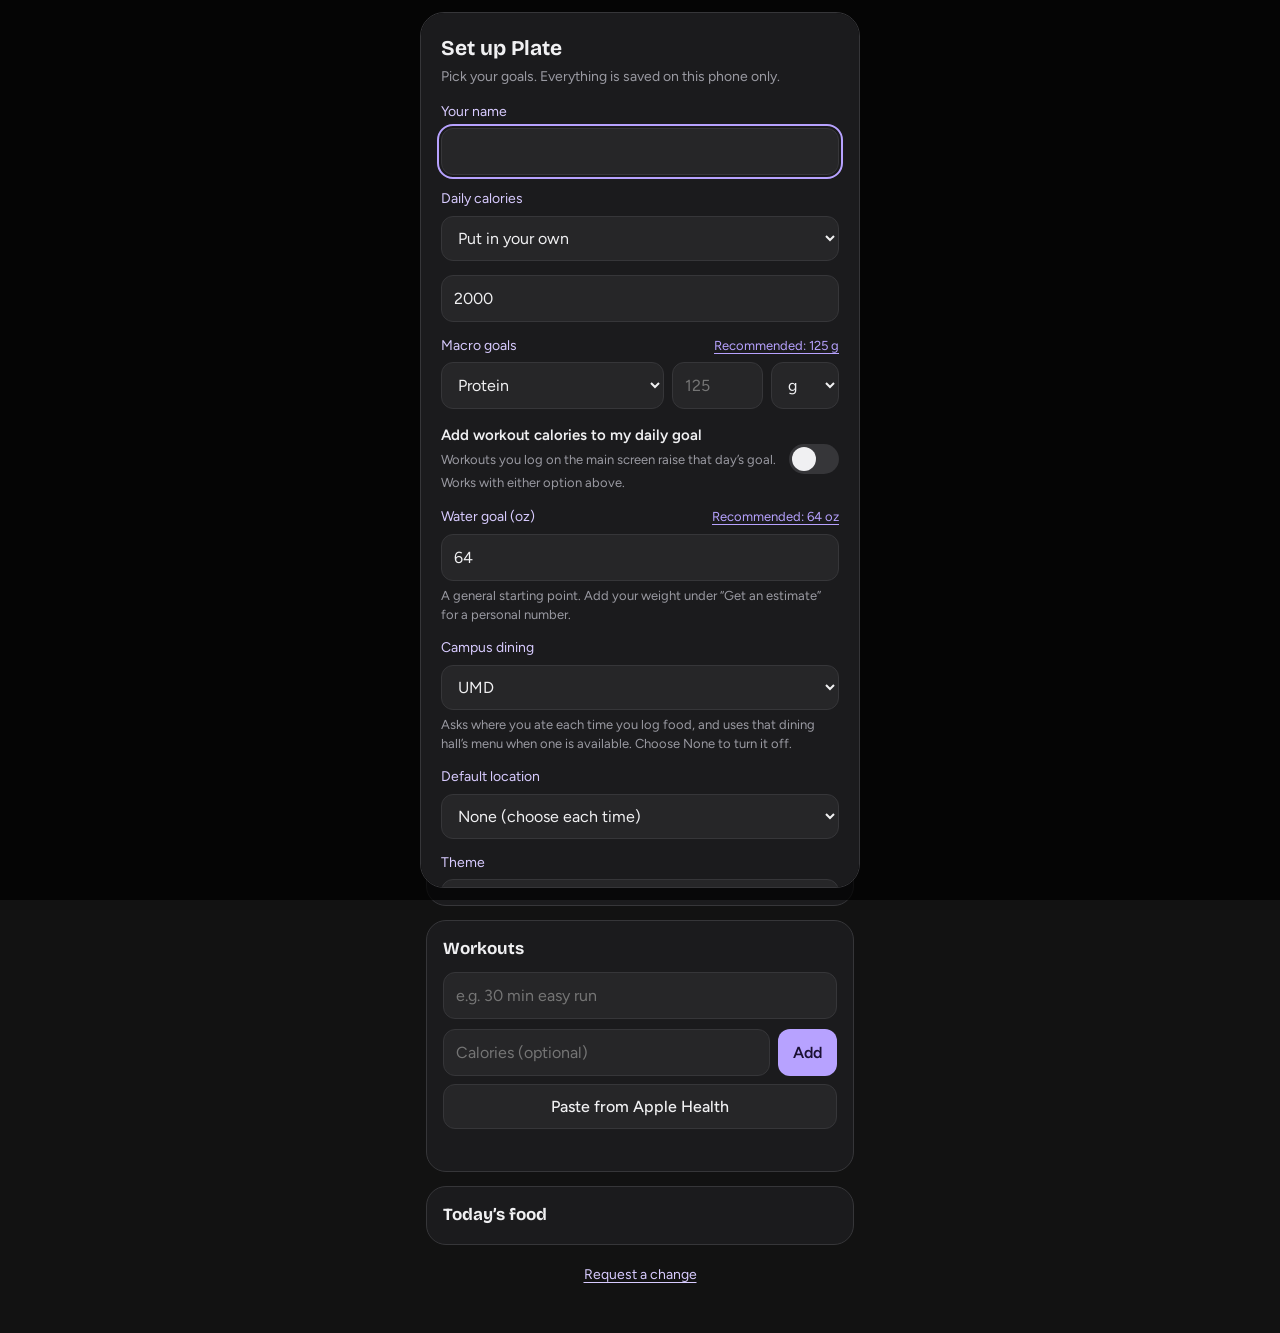
==== index.html @ ffce82b3 "Add files via upload" ====
<!doctype html>
<html lang="en">
<head>
<meta charset="utf-8">
<meta name="viewport" content="width=device-width, initial-scale=1, viewport-fit=cover">
<meta name="theme-color" content="#121212">
<meta name="apple-mobile-web-app-capable" content="yes">
<meta name="mobile-web-app-capable" content="yes">
<meta name="apple-mobile-web-app-title" content="Plate">
<link rel="manifest" href="manifest.json">
<link rel="preconnect" href="https://fonts.googleapis.com">
<link rel="preconnect" href="https://fonts.gstatic.com" crossorigin>
<link href="https://fonts.googleapis.com/css2?family=Bricolage+Grotesque:wght@600;700&family=Figtree:wght@400;500;600&display=swap" rel="stylesheet">
<title>Plate</title>
<style>
:root{
  --bg:#121212;--s1:#1b1b1d;--s2:#262628;--line:#363639;--text:#f0f0f2;--muted:#9a9aa2;
  --accent:#b7a2ff;--accent2:#d8cbff;--on:#1a1033;--rp:#ff9ec7;--rc:#ffd28a;--rf:#7fe0c3;--m3:#ff8a8a;--water:#8fb8ff;--hr:#ff9aae;--hy:#ffd60a;--hg:#8ce6b2;--neutral:#8a8a92;
}
*{box-sizing:border-box}
html{-webkit-text-size-adjust:100%}
body{margin:0;background:var(--bg);color:var(--text);font:16px/1.45 'Figtree',system-ui,sans-serif;
  padding:env(safe-area-inset-top) env(safe-area-inset-right) env(safe-area-inset-bottom) env(safe-area-inset-left)}
main{max-width:460px;margin:0 auto;padding:18px 16px 48px;display:grid;gap:14px}
h1,h2{font-family:'Bricolage Grotesque',system-ui,sans-serif;margin:0;font-weight:700}
header{display:flex;justify-content:space-between;align-items:center}
header h1{font-size:24px}
header p{margin:0;color:var(--muted);font-size:14px}
button,select,input,textarea{font:inherit;color:inherit}
.icon{background:var(--s1);border:1px solid var(--line);border-radius:14px;width:42px;height:42px;cursor:pointer;display:grid;place-items:center}
.icon svg{width:20px;height:20px;stroke:var(--accent2);fill:none;stroke-width:1.8;stroke-linecap:round;stroke-linejoin:round}
:focus-visible{outline:2px solid var(--accent);outline-offset:2px}
.card{background:var(--s1);border:1px solid var(--line);border-radius:20px;padding:16px}
.hero{display:grid;grid-template-columns:1fr minmax(112px,132px);gap:18px;align-items:center;border-radius:28px;padding:20px 18px;background:linear-gradient(180deg,var(--s2),var(--s1))}
.ringwrap{width:100%;aspect-ratio:1}
.ringwrap svg{width:100%;height:100%;transform:rotate(-90deg)}
.ringwrap circle{fill:none;stroke-width:9}
.track-c{stroke:var(--line)}
.ringwrap .arc{stroke-linecap:round;stroke-dasharray:1000;stroke-dashoffset:1000;transition:stroke-dashoffset .7s cubic-bezier(.2,.8,.2,1),stroke .3s}
#ring{stroke:var(--accent)}
#ring.over{stroke:var(--m3)}
#ringP{stroke:var(--rp)}
#ringC{stroke:var(--rc)}
#ringF{stroke:var(--rf)}
.hero-r{min-width:0}
#left{display:block;font-family:'Bricolage Grotesque',system-ui,sans-serif;font-size:clamp(24px,7.6vw,32px);font-weight:700;line-height:1;white-space:nowrap;font-variant-numeric:tabular-nums}
#left.over{color:var(--m3)}
#leftLabel{display:block;color:var(--muted);font-size:15px;margin-top:2px}
#sub{margin:6px 0 0;color:var(--accent2);font-size:13px}
.mlist{margin-top:14px;display:grid;gap:7px}
.mi{display:flex;align-items:center;gap:8px;font-size:14px}
.mi i{width:10px;height:10px;border-radius:50%;flex:0 0 auto}
.mi span{color:var(--muted);flex:1}
.mi b{font-weight:600}
.mi small{color:var(--muted);font-weight:400;font-size:13px}
.lrow2{display:flex;justify-content:space-between;align-items:baseline;gap:8px;margin-bottom:6px}
.lrow2 label{font-size:14px;color:var(--accent2)}
.rec{background:none;border:none;color:var(--accent);font-size:13px;cursor:pointer;padding:0;text-decoration:underline;text-underline-offset:3px}
.mrow{margin-top:12px}.mrow:first-child{margin-top:0}
.mtop{display:flex;justify-content:space-between;font-size:14px;margin-bottom:6px}
.mtop span:last-child{color:var(--muted)}
.track{height:8px;border-radius:99px;background:var(--s2);overflow:hidden}
.track i{display:block;height:100%;border-radius:99px;transition:width .5s}
.extras{display:grid;grid-template-columns:repeat(3,1fr);gap:8px;margin-top:16px;padding-top:14px;border-top:1px solid var(--line);text-align:center}
.extras b{display:block;font-size:16px}.extras span{color:var(--muted);font-size:13px}
.water h2,.log h2,.list h2{font-size:17px}
.wtop{display:flex;justify-content:space-between;align-items:baseline;margin-bottom:10px}
.wtop span{color:var(--muted);font-size:14px}
.wbtns{display:flex;gap:8px;margin-top:12px}
.btn{border:1px solid var(--line);background:var(--s2);border-radius:12px;padding:10px 14px;cursor:pointer;font-weight:500}
.btn.primary{background:var(--accent);color:var(--on);border-color:transparent;font-weight:600}
.btn:disabled{opacity:.55;cursor:default}
.wbtns .btn{flex:1;padding:10px 6px}
.wbtns .undo{flex:0 0 auto;color:var(--muted)}
textarea,input[type=text],input[type=number],input[type=password],select{
  width:100%;background:var(--s2);border:1px solid var(--line);border-radius:12px;padding:11px 12px;font-size:16px}
textarea{resize:vertical;min-height:84px;margin:10px 0}
.lrow{display:flex;gap:8px}
.lrow select{flex:1}
.lrow .btn{white-space:nowrap}
#preview{display:none;position:relative;margin:0 0 10px;width:96px}
#preview img{width:96px;height:96px;object-fit:cover;border-radius:14px;border:1px solid var(--line);display:block}
#preview button{position:absolute;top:-8px;right:-8px;width:26px;height:26px;border-radius:50%;border:none;background:var(--accent);color:var(--on);cursor:pointer;font-weight:700;line-height:1}
#status{min-height:20px;margin:10px 0 0;font-size:14px;color:var(--muted)}
#status.err{color:var(--m3)}
.entry{display:flex;gap:10px;align-items:center;padding:12px 0;border-top:1px solid var(--line)}
.entry:first-of-type{border-top:none}
.entry div{flex:1;min-width:0}
.entry strong{display:block;font-weight:600;overflow:hidden;text-overflow:ellipsis;white-space:nowrap}
.entry small{display:block;color:var(--muted)}
.entry .kc{font-weight:600;color:var(--accent2)}
.entry button{background:none;border:none;color:var(--muted);font-size:20px;cursor:pointer;padding:4px 8px}
.empty{color:var(--muted);margin:8px 0 0}
dialog{width:min(440px,calc(100% - 24px));max-height:calc(100% - 24px);overflow:auto;background:var(--s1);color:var(--text);border:1px solid var(--line);border-radius:24px;padding:20px}
dialog::backdrop{background:rgba(0,0,0,.7)}
dialog h2{font-size:21px;margin-bottom:4px}
dialog .lead{margin:0 0 14px;color:var(--muted);font-size:14px}
.field{margin-top:14px}
.field>label,.field>.lbl{display:block;font-size:14px;margin-bottom:6px;color:var(--accent2)}
.hint{color:var(--muted);font-size:13px;margin:6px 0 0}
.seg{display:flex;gap:8px}
.seg label{flex:1}
.seg input{position:absolute;opacity:0}
.seg span{display:block;text-align:center;padding:10px;border:1px solid var(--line);border-radius:12px;background:var(--s2);cursor:pointer}
.seg input:checked+span{background:var(--accent);color:var(--on);border-color:transparent;font-weight:600}
.seg input:focus-visible+span{outline:2px solid var(--accent);outline-offset:2px}
.two{display:grid;grid-template-columns:1fr 1fr;gap:10px}
.actions{display:flex;gap:8px;margin-top:20px}.actions .btn{flex:1}
.secret{-webkit-text-security:disc}
.calc{margin-top:16px;padding:14px;border:1px solid var(--line);border-radius:16px;background:var(--s2)}
.calc h3{margin:0 0 4px;font:700 17px 'Bricolage Grotesque',system-ui,sans-serif}
.calc label{display:block;font-size:14px;margin-bottom:6px;color:var(--accent2)}
.calc input[type=number],.calc select{background:var(--s1)}
.calc .seg span{background:var(--s1)}
.three{display:grid;grid-template-columns:1fr 1fr 1fr;gap:10px}
.calc .res{margin:12px 0 0;font-size:15px;color:var(--accent2)}
.calc .btn{margin-top:10px;width:100%}
.switchrow{display:flex;justify-content:space-between;align-items:center;gap:12px;margin-top:16px;padding-top:14px;border-top:1px solid var(--line)}
.switchrow strong{display:block;font-weight:600;font-size:15px}
.switchrow small{color:var(--muted);font-size:13px}
label.sw{display:block;position:relative;flex:0 0 auto;width:50px;height:30px;margin:0}
.sw input{position:absolute;opacity:0;inset:0;width:100%;height:100%;margin:0;cursor:pointer}
.sw span{position:absolute;inset:0;border-radius:99px;background:var(--line);transition:background .2s}
.sw span::after{content:'';position:absolute;top:3px;left:3px;width:24px;height:24px;border-radius:50%;background:var(--text);transition:transform .2s,background .2s}
.sw input:checked+span{background:var(--accent)}
.sw input:checked+span::after{transform:translateX(20px);background:var(--on)}
.sw input:focus-visible+span{outline:2px solid var(--accent);outline-offset:2px}
.work h2{font-size:17px}
.lrow input{flex:1;min-width:0}
#wStatus{min-height:20px}
#wStatus.err{color:var(--m3)}
.hirow{display:flex;align-items:center;gap:10px;flex-wrap:wrap}
.streak{display:inline-flex;align-items:center;gap:5px;background:var(--s1);border:1px solid var(--line);border-radius:99px;padding:3px 12px 3px 9px;color:var(--accent2);font:600 14px 'Figtree',system-ui,sans-serif;cursor:pointer}
.streak.zero{color:var(--muted)}
.streak.zero .fl{filter:grayscale(1);opacity:.6}
.calnav{display:flex;align-items:center;justify-content:space-between;margin-bottom:10px}
.calnav h2{margin:0;font-size:20px}
.calnav .icon{font-size:22px;color:var(--accent2);line-height:1}
.dow,.cgrid{display:grid;grid-template-columns:repeat(7,1fr);gap:4px}
.dow span{text-align:center;color:var(--muted);font-size:12px;padding:4px 0}
.cgrid button{aspect-ratio:1;border:1px solid transparent;border-radius:12px;background:none;color:var(--text);cursor:pointer;position:relative;font-size:15px;padding:0}
.cgrid button.logged{background:var(--s2);border-color:var(--line)}
.cgrid button.logged::after{content:'';position:absolute;bottom:4px;left:50%;width:7px;height:7px;margin-left:-3.5px;border-radius:50%;background:var(--sc,var(--accent))}
.cgrid button.today{border-color:var(--accent)}
.cgrid button.sel{background:var(--accent);color:var(--on);font-weight:600}
.cgrid button.sel::after{background:var(--on)}
.cgrid button.future{opacity:.35;cursor:default}
#calDetail h3{margin:18px 0 2px;font:700 17px 'Bricolage Grotesque',system-ui,sans-serif}
.dsum{margin:0;color:var(--muted);font-size:13px}
.mealh{margin:12px 0 0;color:var(--accent2);font-size:13px}
.health h2{font-size:17px}
.htop{display:flex;justify-content:space-between;align-items:baseline;gap:8px}
#hScore{font:700 26px/1 'Bricolage Grotesque',system-ui,sans-serif}
#hScore small{font:500 13px 'Figtree',system-ui,sans-serif;color:var(--muted);margin-left:6px}
.hwrap{position:relative;margin:14px 10px 0;height:20px}
.hline{position:absolute;left:0;right:0;top:5px;height:10px;border-radius:99px;background:linear-gradient(90deg,var(--hr),var(--hy),var(--hg))}
#hMark{position:absolute;top:0;width:20px;height:20px;margin-left:-10px;border-radius:50%;background:var(--text);border:3px solid var(--s1);box-shadow:0 0 0 2px var(--line);transition:left .6s cubic-bezier(.2,.8,.2,1),background .3s;display:none}
.hscale{display:flex;justify-content:space-between;margin:6px 10px 0;color:var(--muted);font-size:12px}
.dhead{display:flex;justify-content:space-between;align-items:center;gap:10px;margin:18px 0 2px}
.dhead h3{margin:0}
.qb{display:inline-flex;align-items:center;gap:7px;font:700 18px 'Bricolage Grotesque',system-ui,sans-serif}
.qb i{width:13px;height:13px;border-radius:50%;display:block}
.entry.tap{cursor:pointer}
.chips{display:flex;gap:8px}
.chips .btn{flex:1;padding:9px 4px}
#edit label{display:block;font-size:13px;margin-bottom:5px;color:var(--accent2)}
.edhead{display:flex;justify-content:space-between;align-items:center;margin-bottom:4px}
.edhead h2{margin:0}
#edFav{font-size:22px;line-height:1;color:var(--accent2)}
.big{margin-top:14px;padding:14px 16px;border:1px solid var(--line);border-radius:16px;background:var(--s2)}
.bignum{display:flex;align-items:baseline;gap:6px}
#bigK{font:700 40px/1 'Bricolage Grotesque',system-ui,sans-serif}
.bignum small{color:var(--muted);font-size:15px}
.bigm{margin-top:6px;color:var(--accent2);font-size:15px}
.ing{border:1px solid var(--line);background:var(--s2);border-radius:14px;padding:10px 12px;margin-top:10px}
.ing-top{display:flex;gap:8px;align-items:center}
.ing-t{flex:1;min-width:0;text-align:left;background:none;border:none;color:var(--text);padding:0;cursor:pointer}
.ing-nm{display:block;font-weight:600;overflow:hidden;text-overflow:ellipsis;white-space:nowrap}
.ing-sum{display:block;color:var(--muted);font-size:12px;margin-top:2px}
.ing-u{color:var(--muted);font-size:14px;min-width:30px}
.ing input{padding:8px 9px;font-size:15px;background:var(--s1);min-width:0}
.ing input.ing-qty{width:64px;flex:0 0 auto}
.ing-x{background:none;border:none;color:var(--muted);font-size:20px;cursor:pointer;padding:2px 6px}
.ing-panel{margin-top:10px;padding-top:10px;border-top:1px solid var(--line);display:grid;grid-template-columns:1fr 1fr;gap:8px}
.ing-panel[hidden]{display:none}
.ing-panel label span{display:block;margin-bottom:4px}
.favhead{display:flex;justify-content:space-between;align-items:center;font-size:13px;color:var(--muted);margin-bottom:6px}
.favs{display:flex;gap:8px;overflow-x:auto;padding:2px 0 6px}
.chip{flex:0 0 auto;border:1px solid var(--line);background:var(--s2);color:var(--text);border-radius:99px;padding:7px 12px;font-size:14px;cursor:pointer;white-space:nowrap}
.chip.rm{border-color:var(--m3);color:var(--m3)}
.hbtns{display:flex;gap:8px}
#coachBtn{position:relative}
.sect{margin:22px 0 0;font:700 16px 'Bricolage Grotesque',system-ui,sans-serif}
#coachBtn .bdg{position:absolute;top:-5px;right:-5px;width:18px;height:18px;border-radius:50%;background:var(--hy);color:#1a1a1a;font:700 12px/18px 'Figtree',system-ui,sans-serif;text-align:center;display:none}
#coachBtn.warn .bdg{display:block}
#coachDlg{height:calc(100% - 24px);overflow:hidden}
#coachDlg[open]{display:flex;flex-direction:column}
.msgs{flex:1;min-height:0;overflow:auto;display:flex;flex-direction:column;gap:8px;margin:10px 0}
.msg{max-width:86%;padding:9px 12px;border-radius:16px;white-space:pre-wrap;font-size:15px;line-height:1.4}
.msg.u{align-self:flex-end;background:var(--accent);color:var(--on);border-bottom-right-radius:4px}
.msg.a{align-self:flex-start;background:var(--s2);border-bottom-left-radius:4px}
.cin{display:flex;gap:8px;align-items:flex-end}
.cin textarea{margin:0;min-height:44px;max-height:120px;flex:1}
.tune{margin-top:6px}
.tune .field:first-child{margin-top:0}
.tune .field>label{display:flex;justify-content:space-between;font-size:14px;color:var(--accent2);margin-bottom:6px}
.tune input[type=range]{width:100%;accent-color:var(--accent);padding:0;margin:0}
.rng{display:flex;justify-content:space-between;color:var(--muted);font-size:12px;margin-top:2px}
.meter{font-size:13px;color:var(--muted);margin:8px 0 0}
.meter.warn{color:var(--hy)}
#coachBtn .dot{position:absolute;top:-4px;left:-4px;width:12px;height:12px;border-radius:50%;background:var(--accent);border:2px solid var(--bg);display:none}
#coachBtn.unread .dot{display:block}
#coachName{flex:1;min-width:0;font:700 21px 'Bricolage Grotesque',system-ui,sans-serif;background:transparent;border:1px solid var(--neutral);border-radius:10px;padding:5px 10px;margin:0 8px 0 0;color:var(--text)}
#mSel{flex:3}
#mVal{flex:1}
#mUnit{flex:0 0 68px;width:68px}
.foot{text-align:center;margin:6px 0 0;font-size:14px}
.foot a{color:var(--accent2);text-decoration:underline;text-underline-offset:3px}
@media (prefers-reduced-motion:reduce){*{transition:none!important}}
</style>
</head>
<body>
<main>
  <header>
    <div><div class="hirow"><h1 id="hi">Today</h1><button class="streak" id="streakBtn" aria-label="Open calendar"></button></div><p id="date"></p></div>
    <div class="hbtns"><button class="icon" id="coachBtn" aria-label="Coach"><svg viewBox="0 0 24 24"><path d="M4 5h16a1 1 0 0 1 1 1v9a1 1 0 0 1-1 1H10l-4 4v-4H4a1 1 0 0 1-1-1V6a1 1 0 0 1 1-1z"/><path d="M8.5 10.5h.01M12 10.5h.01M15.5 10.5h.01"/></svg><span class="dot" aria-hidden="true"></span><span class="bdg" aria-hidden="true">!</span></button>
    <button class="icon" id="openSettings" aria-label="Settings">
      <svg viewBox="0 0 24 24"><circle cx="12" cy="12" r="3"/><path d="M19.4 15a1.7 1.7 0 0 0 .3 1.8l.1.1a2 2 0 1 1-2.8 2.8l-.1-.1a1.7 1.7 0 0 0-1.8-.3 1.7 1.7 0 0 0-1 1.5V21a2 2 0 1 1-4 0v-.1a1.7 1.7 0 0 0-1.1-1.5 1.7 1.7 0 0 0-1.8.3l-.1.1a2 2 0 1 1-2.8-2.8l.1-.1a1.7 1.7 0 0 0 .3-1.8 1.7 1.7 0 0 0-1.5-1H3a2 2 0 1 1 0-4h.1a1.7 1.7 0 0 0 1.5-1.1 1.7 1.7 0 0 0-.3-1.8l-.1-.1a2 2 0 1 1 2.8-2.8l.1.1a1.7 1.7 0 0 0 1.8.3H9a1.7 1.7 0 0 0 1-1.5V3a2 2 0 1 1 4 0v.1a1.7 1.7 0 0 0 1 1.5 1.7 1.7 0 0 0 1.8-.3l.1-.1a2 2 0 1 1 2.8 2.8l-.1.1a1.7 1.7 0 0 0-.3 1.8V9a1.7 1.7 0 0 0 1.5 1H21a2 2 0 1 1 0 4h-.1a1.7 1.7 0 0 0-1.5 1z"/></svg>
    </button></div>
  </header>


  <section class="card health">
    <div class="htop"><h2>Food quality</h2><span id="hScore">—</span></div>
    <div class="hwrap"><div class="hline"></div><i id="hMark"></i></div>
    <div class="hscale"><span>1</span><span>50</span><span>100</span></div>
  </section>

  <section class="card hero">
    <div class="hero-r">
      <span id="left">0</span>
      <div class="mlist" id="mlist"></div>
    </div>
    <div class="ringwrap">
      <svg viewBox="0 0 160 160" role="img" aria-label="Calorie and macro progress rings">
        <circle class="track-c" cx="80" cy="80" r="72"/><circle class="arc" id="ring" cx="80" cy="80" r="72"/>
        <circle class="track-c" cx="80" cy="80" r="59"/><circle class="arc" id="ringP" cx="80" cy="80" r="59"/>
        <circle class="track-c" cx="80" cy="80" r="46"/><circle class="arc" id="ringC" cx="80" cy="80" r="46"/>
        <circle class="track-c" cx="80" cy="80" r="33"/><circle class="arc" id="ringF" cx="80" cy="80" r="33"/>
      </svg>
    </div>
  </section>

  <section class="card water">
    <div class="wtop"><h2>Water</h2><span id="waterText"></span></div>
    <div class="track"><i id="waterBar" style="background:var(--water);width:0"></i></div>
    <div class="wbtns">
      <button class="btn" data-water="8">+8 oz</button>
      <button class="btn" data-water="16">+16 oz</button>
      <button class="btn" data-water="24">+24 oz</button>
      <button class="btn undo" id="undoWater" aria-label="Undo last water">Undo</button>
    </div>
  </section>

  <section class="card log">
    <h2>Log food</h2>
    <div id="whereBox" style="margin-top:10px"><select id="where" aria-label="Where did you eat?"></select></div>
    <button type="button" class="btn" id="favOpen" style="width:100%;margin-top:12px">★ Favorites</button>
    <textarea id="food" placeholder="e.g. two slices of pepperoni pizza and a side salad"></textarea>
    <div id="preview"><img id="previewImg" alt="Food photo preview"><button id="clearPhoto" aria-label="Remove photo">×</button></div>
    <div class="lrow">
      <select id="meal" aria-label="Meal"><option>Breakfast</option><option>Lunch</option><option>Dinner</option><option>Snack</option></select>
      <button class="btn" id="photoBtn">Add photo</button>
      <button class="btn primary" id="logBtn">Log it</button>
    </div>
    <input type="file" id="photoIn" accept="image/*" hidden>
    <p id="status" role="status"></p>
  </section>

  <section class="card work">
    <div class="wtop"><h2>Workouts</h2><span id="burnText"></span></div>
    <input type="text" id="wName" placeholder="e.g. 30 min easy run" aria-label="Workout">
    <div class="lrow" style="margin-top:10px">
      <input type="number" id="wCal" inputmode="numeric" placeholder="Calories (optional)" aria-label="Calories burned, optional">
      <button class="btn primary" id="wAdd">Add</button>
    </div>
    <button class="btn" id="wPaste" style="width:100%;margin-top:8px">Paste from Apple Health</button>
    <p id="wStatus" class="hint" role="status"></p>
    <div id="wList"></div>
  </section>

  <section class="card list">
    <h2>Today’s food</h2>
    <div id="entries"></div>
  </section>
  <p class="foot"><a href="https://forms.gle/vaHTfkvrnx9tD7Kx8" target="_blank" rel="noopener noreferrer">Request a change</a></p>
</main>

<dialog id="coachDlg">
  <div class="edhead"><input type="text" id="coachName" maxlength="24" placeholder="Coach" aria-label="Coach name" autocomplete="off"><button type="button" class="icon" id="coachClose" aria-label="Close">×</button></div>
  <p class="meter" id="meter"></p>
  <div class="msgs" id="coachMsgs"></div>
  <p id="coachStatus" class="hint" role="status"></p>
  <div class="cin"><textarea id="coachIn" rows="1" placeholder="Ask your coach" aria-label="Message"></textarea><button type="button" class="btn primary" id="coachSend">Send</button></div>
</dialog>

<dialog id="favDlg">
  <div class="edhead"><h2>Favorites</h2><button type="button" class="icon" id="favClose" aria-label="Close">×</button></div>
  <p class="lead">Tap a favorite to add it to today.</p>
  <div class="field"><label for="favMeal">Add as</label><select id="favMeal"><option>Breakfast</option><option>Lunch</option><option>Dinner</option><option>Snack</option></select></div>
  <div id="favItems"></div>
</dialog>

<dialog id="edit">
  <div class="edhead"><h2>Edit food</h2><button type="button" class="icon" id="edFav" aria-pressed="false" aria-label="Add to favorites">☆</button></div>
  <div class="field"><label for="edName">Name</label><input type="text" id="edName" maxlength="80"></div>
  <div class="big"><div class="bignum"><span id="bigK">0</span><small>cal</small></div><div class="bigm" id="bigM"></div></div>

  <div id="edSimple">
    <div class="field"><label for="edPortion">Portion</label>
      <div class="chips"><button type="button" class="btn" data-p="0.5">½×</button><button type="button" class="btn" data-p="1">1×</button><button type="button" class="btn" data-p="1.5">1.5×</button><button type="button" class="btn" data-p="2">2×</button></div>
      <input type="number" id="edPortion" inputmode="decimal" min="0.1" max="20" step="0.25" style="margin-top:8px"></div>
    <div class="three field">
      <div><label for="edKcal">Calories</label><input type="number" id="edKcal" inputmode="decimal" min="0"></div>
      <div><label for="edP">Protein g</label><input type="number" id="edP" inputmode="decimal" min="0"></div>
      <div><label for="edC">Carbs g</label><input type="number" id="edC" inputmode="decimal" min="0"></div>
    </div>
    <div class="three field">
      <div><label for="edF">Fat g</label><input type="number" id="edF" inputmode="decimal" min="0"></div>
      <div><label for="edFi">Fiber g</label><input type="number" id="edFi" inputmode="decimal" min="0"></div>
      <div><label for="edSu">Sugar g</label><input type="number" id="edSu" inputmode="decimal" min="0"></div>
    </div>
    <div class="three field">
      <div><label for="edSo">Sodium mg</label><input type="number" id="edSo" inputmode="decimal" min="0"></div>
    </div>
    <button class="rec" id="edToIng" type="button" style="display:block;margin-top:14px">Build from ingredients instead</button>
  </div>

  <div id="edIngBox" hidden>
    <p class="hint" style="margin:14px 0 0">Change an amount to scale it. Tap an ingredient to edit its calories and macros.</p>
    <div id="edIngList"></div>
    <div class="field"><label for="edAddTxt">Add an ingredient</label>
      <div class="lrow"><input type="text" id="edAddTxt" placeholder="e.g. 2 tbsp ranch dressing"><button class="btn" id="edAdd" type="button">Add</button></div></div>
    <button class="rec" id="edToTotal" type="button" style="display:block;margin-top:14px">Use one total instead</button>
  </div>

  <div class="field" id="edWhereField"><label for="edWhere">Where did you eat?</label><select id="edWhere"></select></div>
  <p id="edStatus" class="hint" role="status"></p>
  <div class="actions"><button class="btn" id="edCancel" type="button">Cancel</button><button class="btn primary" id="edSave" type="button">Save</button></div>
</dialog>

<dialog id="cal">
  <div class="calnav">
    <button class="icon" id="calPrev" aria-label="Previous month">‹</button>
    <h2 id="calTitle"></h2>
    <button class="icon" id="calNext" aria-label="Next month">›</button>
  </div>
  <div class="dow"><span>S</span><span>M</span><span>T</span><span>W</span><span>T</span><span>F</span><span>S</span></div>
  <div class="cgrid" id="calGrid"></div>
  <div id="calDetail"></div>
  <div class="actions"><button class="btn" id="calClose">Close</button></div>
</dialog>

<dialog id="settings">
  <h2 id="setTitle">Set up Plate</h2>
  <p class="lead" id="setLead">Everything is saved on this phone only.</p>

  <div class="field"><label for="sName">Your name</label><input type="text" id="sName" autocomplete="given-name"></div>
  <div class="field"><label for="sMode">Daily calories</label>
    <select id="sMode"><option value="own">Put in your own</option><option value="est">Get an estimate</option></select></div>
  <div class="field" id="ownBox"><input type="number" id="sCal" inputmode="numeric" min="800" max="6000" aria-label="Daily calories"></div>

  <div class="calc" id="estBox" hidden>
    <h3>Your estimate</h3>
    <p class="hint" style="margin:0">Based on age, sex, height and weight (Mifflin-St Jeor) plus normal daily movement. A starting point, not medical advice.</p>
    <div class="three field">
      <div><label for="bAge">Age</label><input type="number" id="bAge" inputmode="numeric" min="14" max="100"></div>
      <div><label for="bFt">Height (ft)</label><input type="number" id="bFt" inputmode="numeric" min="3" max="8"></div>
      <div><label for="bIn">Inches</label><input type="number" id="bIn" inputmode="numeric" min="0" max="11"></div>
    </div>
    <div class="field"><label for="bLb">Weight (lb)</label><input type="number" id="bLb" inputmode="decimal" min="60" max="700"></div>
    <div class="field"><span class="lbl" style="display:block;font-size:14px;margin-bottom:6px;color:var(--accent2)">Sex used in the formula</span>
      <div class="seg"><label><input type="radio" name="sex" value="m"><span>Male</span></label><label><input type="radio" name="sex" value="f"><span>Female</span></label></div></div>
    <p class="res" id="bBase"></p>
    <p class="res" id="bRes"></p>
  </div>

  <div class="field"><div class="lrow2"><label for="mVal">Macro goals</label><button type="button" class="rec" id="macRec"></button></div>
    <div class="lrow"><select id="mSel" aria-label="Macro"><option value="p">Protein</option><option value="c">Carbs</option><option value="f">Fat</option><option value="fiber">Fiber</option><option value="sugar">Sugar</option></select>
      <input type="number" id="mVal" inputmode="numeric" min="1" max="2000" aria-label="Goal"><select id="mUnit" aria-label="Unit"><option value="g">g</option><option value="%">%</option></select></div></div>

  <div class="switchrow" style="border-top:none;padding-top:0">
    <div><strong>Add workout calories to my daily goal</strong><small>Workouts you log on the main screen raise that day’s goal. Works with either option above.</small></div>
    <label class="sw"><input type="checkbox" id="sAddBurn" aria-label="Add workout calories to my daily goal"><span></span></label>
  </div>

  <div class="field"><div class="lrow2"><label for="sWater">Water goal (oz)</label><button type="button" class="rec" id="waterRec"></button></div><input type="number" id="sWater" inputmode="numeric" min="16" max="300"><p class="hint" id="waterHint"></p></div>

  <div class="field"><label for="sSchool">Campus dining</label>
    <select id="sSchool"><option value="">None</option><option value="umd">UMD</option><option value="uconn">UConn</option></select>
    <p class="hint">Asks where you ate each time you log food, and uses that dining hall’s menu when one is available. Choose None to turn it off.</p></div>
  <div class="field" id="defWhereField"><label for="sDefWhere">Default location</label><select id="sDefWhere"></select></div>

  <div class="field"><label for="sTheme">Theme</label><select id="sTheme"></select></div>
  <div class="switchrow" style="border-top:none;padding-top:0">
    <div><strong>Light mode</strong></div>
    <label class="sw"><input type="checkbox" id="sLight" aria-label="Light mode"><span></span></label>
  </div>

  <h3 class="sect">AI coach</h3>
  <div class="tune">
    <div class="field"><label for="cStrict"><span>Strictness</span><span id="cStrictV"></span></label><input type="range" id="cStrict" min="1" max="5" step="1"><div class="rng"><span>Gentle</span><span>Strict</span></div></div>
    <div class="field"><label for="cDetail"><span>Detail</span><span id="cDetailV"></span></label><input type="range" id="cDetail" min="1" max="5" step="1"><div class="rng"><span>Brief</span><span>In-depth</span></div></div>
    <div class="field"><label for="cNudge"><span>Reminders per day</span><span id="cNudgeV"></span></label><input type="range" id="cNudge" min="0" max="8" step="1"></div>
    <div class="field"><label for="cLimit"><span>Daily AI limit (requests)</span></label><input type="number" id="cLimit" inputmode="numeric" min="10" max="100000"></div>
    <button type="button" class="rec" id="cClear" style="display:block;margin-top:12px">Clear chat</button>
  </div>

  <div class="field"><label for="sProv">AI</label>
    <select id="sProv"><option value="gemini">Google Gemini (free)</option><option value="anthropic">Anthropic Claude (paid)</option></select></div>
  <div class="field"><label for="sKey" id="keyLbl">Gemini API key</label><input type="text" id="sKey" class="secret" autocomplete="off" autocapitalize="off" autocorrect="off" spellcheck="false" data-lpignore="true" data-1p-ignore placeholder="AIza…">
    <p class="hint" id="keyHint"></p></div>
  <div class="field"><label for="sModel">Model</label><input type="text" id="sModel" autocomplete="off"></div>

  <p id="setErr" class="hint" style="color:var(--m3)"></p>
  <div class="actions">
    <button class="btn" id="cancelSet">Cancel</button>
    <button class="btn primary" id="saveSet">Save</button>
  </div>
</dialog>

<script>
/* ---------- Themes: add a new one by copying a block ---------- */
const THEMES = {
  lavender: { name: 'Lavender',
    vars:  { bg:'#121212', s1:'#1b1b1d', s2:'#262628', line:'#363639', text:'#f0f0f2', muted:'#9a9aa2', accent:'#b7a2ff', accent2:'#d8cbff', on:'#1a1033', rp:'#ff9ec7', rc:'#ffd28a', rf:'#7fe0c3', m3:'#ff8a8a', water:'#8fb8ff', hr:'#ff9aae', hy:'#ffd60a', hg:'#8ce6b2' },
    light: { bg:'#f6f3ff', s1:'#ffffff', s2:'#efe9ff', line:'#ddd3f5', text:'#241b3d', muted:'#6d6490', accent:'#7a5cff', accent2:'#5b3fd1', on:'#ffffff', rp:'#e0568f', rc:'#d98a14', rf:'#1fa384', m3:'#d93b3b', water:'#3b7de0', hr:'#f4929e', hy:'#ffc400', hg:'#7ed8a4' } },
  blue: { name: 'Blue',
    vars:  { bg:'#121212', s1:'#1b1b1d', s2:'#262628', line:'#363639', text:'#f0f0f2', muted:'#9a9aa2', accent:'#6fa8ff', accent2:'#b9d3ff', on:'#0a1730', rp:'#ff9fb2', rc:'#ffd68a', rf:'#7fe6d0', m3:'#ff8a8a', water:'#66d9ef', hr:'#ff9aae', hy:'#ffd60a', hg:'#86e8c6' },
    light: { bg:'#f0f5ff', s1:'#ffffff', s2:'#e2ecff', line:'#cddcf5', text:'#0f2040', muted:'#5b7197', accent:'#2f6fe0', accent2:'#1f55b8', on:'#ffffff', rp:'#e0456b', rc:'#d98a0f', rf:'#14a58a', m3:'#d93b3b', water:'#0f9fc4', hr:'#f4929e', hy:'#ffc400', hg:'#76d8bc' } },
  plum: { name: 'Plum',
    vars:  { bg:'#121212', s1:'#1b1b1d', s2:'#262628', line:'#363639', text:'#f0f0f2', muted:'#9a9aa2', accent:'#e39bff', accent2:'#f3cfff', on:'#2a0f36', rp:'#ff9ab0', rc:'#ffc58f', rf:'#8ee0d6', m3:'#ff8a8a', water:'#8fb8ff', hr:'#ff9fb4', hy:'#ffd60a', hg:'#92e6b6' },
    light: { bg:'#fbf3ff', s1:'#ffffff', s2:'#f6e6ff', line:'#e8cdf5', text:'#2e1740', muted:'#7d5f92', accent:'#a63fd6', accent2:'#8a2bb8', on:'#ffffff', rp:'#e0456b', rc:'#d9802f', rf:'#1a9a8c', m3:'#d93b3b', water:'#3b7de0', hr:'#f593a8', hy:'#ffc400', hg:'#7ed8a4' } },
  moss: { name: 'Moss',
    vars:  { bg:'#121212', s1:'#1b1b1d', s2:'#262628', line:'#363639', text:'#f0f0f2', muted:'#9a9aa2', accent:'#9be3b5', accent2:'#cdf3da', on:'#0c2216', rp:'#ffd08a', rc:'#8fc4ff', rf:'#f5a3c7', m3:'#ff8a8a', water:'#7fd6e8', hr:'#ff9d90', hy:'#ffd60a', hg:'#a0eeb0' },
    light: { bg:'#f1f8f3', s1:'#ffffff', s2:'#e4f1e8', line:'#cfe3d6', text:'#14281c', muted:'#5d7a68', accent:'#23844b', accent2:'#1c6b3c', on:'#ffffff', rp:'#c77d0a', rc:'#2f7fd1', rf:'#d6457f', m3:'#d93b3b', water:'#1e9fb8', hr:'#f4968a', hy:'#ffc400', hg:'#86d8a0' } }
};
const SCHOOLS = {
  umd: { name: 'UMD', halls: [
    { id:'251-north',    name:'251 North' },
    { id:'south-campus', name:'South Campus' },
    { id:'the-y',        name:'Yahentamitsi (The Y)' }
  ] },
  uconn: { name: 'UConn', halls: [
    { id:'uconn-connecticut-hall', name:'Connecticut Hall' },
    { id:'uconn-gelfenbien',       name:'Gelfenbien (Towers)' },
    { id:'uconn-mcmahon',          name:'McMahon' },
    { id:'uconn-north',            name:'North' },
    { id:'uconn-northwest',        name:'Northwest' },
    { id:'uconn-putnam',           name:'Putnam' },
    { id:'uconn-south',            name:'South' },
    { id:'uconn-whitney',          name:'Whitney' }
  ] }
};
const HALLS = Object.entries(SCHOOLS).flatMap(([k, s]) => s.halls.map(h => ({ ...h, school: k })));
const schoolOf = p => !p ? 'umd' : (p.school !== undefined ? p.school : (p.askUMD === false ? '' : 'umd'));
const schoolName = id => { const h = HALLS.find(x => x.id === id); return h ? SCHOOLS[h.school].name : 'campus'; };

/* ---------- Storage ---------- */
const $ = s => document.querySelector(s);
const store = {
  get(k, d){ try { const v = localStorage.getItem(k); return v ? JSON.parse(v) : d; } catch { return d; } },
  set(k, v){ try { localStorage.setItem(k, JSON.stringify(v)); } catch {} }
};
let profile = store.get('plate.profile', null);
let days = store.get('plate.days', {});
let menus = {}, photo = null;

const DEF_MODEL = { gemini: 'gemini-3.1-flash-lite', anthropic: 'claude-haiku-5-5' };
function normProfile(p){
  if (p && !p.provider){ p.provider = p.apiKey ? 'anthropic' : 'gemini'; p.keyA = p.apiKey || ''; p.modelA = p.model || ''; p.keyG = ''; p.modelG = ''; }
  return p;
}
normProfile(profile);
const aiProv = () => (profile && profile.provider) || 'gemini';
const aiKey = () => !profile ? '' : ((aiProv() === 'gemini' ? profile.keyG : profile.keyA) || '');
const aiModel = () => !profile ? DEF_MODEL.gemini : ((aiProv() === 'gemini' ? profile.modelG : profile.modelA) || DEF_MODEL[aiProv()]);

const pad = n => String(n).padStart(2, '0');
const dayKey = (d = new Date()) => `${d.getFullYear()}-${pad(d.getMonth()+1)}-${pad(d.getDate())}`;
const today = () => (days[dayKey()] ||= { entries: [], water: 0, adds: [] });
const saveDays = () => store.set('plate.days', days);
const num = v => Number.isFinite(+v) ? +v : 0;

function applyTheme(id, light){
  const t = THEMES[id] || THEMES.lavender, v = light && t.light ? t.light : t.vars;
  for (const [k, val] of Object.entries(v)) document.documentElement.style.setProperty('--' + k, val);
  document.documentElement.style.colorScheme = light ? 'light' : 'dark';
  document.querySelector('meta[name=theme-color]').content = v.bg;
}

/* ---------- Render ---------- */
function render(){
  const d = today(); d.workouts ||= [];
  const sum = { kcal:0, p:0, c:0, f:0, fiber:0, sugar:0, sodium:0 };
  d.entries.forEach(e => { for (const k in sum) sum[k] += num(e[k]); });
  const burn = d.workouts.reduce((a, w) => a + num(w.kcal), 0), extra = profile.addBurn ? burn : 0;
  const goal = profile.calGoal + extra, left = goal - sum.kcal;

  $('#hi').textContent = profile.name ? `Hi, ${profile.name}` : 'Today';
  renderStreak();
  renderFavs();
  const rated = d.entries.filter(e => num(e.health) > 0);
  let hs = 0, hw = 0; rated.forEach(e => { const w = Math.max(num(e.kcal), 25); hs += num(e.health) * w; hw += w; });
  renderHealth(hw ? Math.round(hs / hw) : 0, rated.length);
  $('#date').textContent = new Date().toLocaleDateString(undefined, { weekday:'long', month:'long', day:'numeric' });
  $('#left').textContent = `${Math.round(sum.kcal)}/${Math.round(goal)}`;
  $('#left').classList.toggle('over', left < 0);
  $('#left').setAttribute('aria-label', `${Math.round(sum.kcal)} of ${Math.round(goal)} calories eaten`);

  const setRing = (id, r, frac) => { const el = $(id), C = 2 * Math.PI * r; el.style.strokeDasharray = C; el.style.strokeDashoffset = C * (1 - Math.max(0, Math.min(frac, 1))); };
  setRing('#ring', 72, sum.kcal / goal);
  $('#ring').classList.toggle('over', left < 0);
  const T = macroGoals(goal), tp = T.p, tc = T.c, tf = T.f;
  setRing('#ringP', 59, sum.p / tp); setRing('#ringC', 46, sum.c / tc); setRing('#ringF', 33, sum.f / tf);
  const tfi = T.fiber, tsu = T.sugar;
  $('#mlist').innerHTML = [['Protein','p',tp,'g','var(--rp)'],['Carbs','c',tc,'g','var(--rc)'],['Fat','f',tf,'g','var(--rf)'],['Fiber','fiber',tfi,'g','var(--neutral)'],['Sugar','sugar',tsu,'g','var(--neutral)']]
    .map(([n,k,t,u,c]) => `<div class="mi"><i style="background:${c}"></i><span>${n}</span><b>${Math.round(sum[k])}<small>/${t}${u}</small></b></div>`).join('');

  $('#waterText').textContent = `${d.water} of ${profile.waterGoal} oz`;
  $('#waterBar').style.width = Math.min(100, d.water / profile.waterGoal * 100) + '%';
  $('#undoWater').disabled = !d.adds.length;
  $('#burnText').textContent = burn ? `${Math.round(burn).toLocaleString()} cal burned${extra ? ', added to goal' : ''}` : '';
  const wl = $('#wList'); wl.innerHTML = '';
  d.workouts.forEach(w => {
    const row = document.createElement('div'); row.className = 'entry';
    const info = document.createElement('div');
    const s = document.createElement('strong'); s.textContent = w.name;
    const m = document.createElement('small'); m.textContent = w.src;
    info.append(s, m);
    const kc = document.createElement('span'); kc.className = 'kc'; kc.textContent = Math.round(w.kcal);
    const del = document.createElement('button'); del.textContent = '×'; del.setAttribute('aria-label', 'Delete ' + w.name);
    del.onclick = () => { d.workouts = d.workouts.filter(x => x.id !== w.id); saveDays(); render(); };
    row.append(info, kc, del); wl.append(row);
  });

  const box = $('#entries'); box.innerHTML = '';
  if (!d.entries.length){ const p = document.createElement('p'); p.className = 'empty'; p.textContent = 'Nothing logged yet. Describe a meal or add a photo.'; box.append(p); }
  d.entries.forEach(e => {
    const row = document.createElement('div'); row.className = 'entry';
    const info = document.createElement('div');
    const s = document.createElement('strong'); s.textContent = e.name;
    const m = document.createElement('small'); m.textContent = `${e.meal}${e.ing && e.ing.length > 1 ? ' · ' + e.ing.length + ' ingredients' : ''} · P ${Math.round(e.p)}g · C ${Math.round(e.c)}g · F ${Math.round(e.f)}g`;
    info.append(s, m);
    if (asks() || e.hall){ const l = document.createElement('small'); l.textContent = 'Location: ' + locText(e.hall); info.append(l); }
    const kc = document.createElement('span'); kc.className = 'kc'; kc.textContent = Math.round(e.kcal);
    const del = document.createElement('button'); del.textContent = '×'; del.setAttribute('aria-label', 'Delete ' + e.name);
    del.onclick = ev => { ev.stopPropagation(); d.entries = d.entries.filter(x => x.id !== e.id); saveDays(); render(); };
    info.tabIndex = 0; info.setAttribute('role', 'button'); info.setAttribute('aria-label', 'Edit ' + e.name);
    info.onkeydown = ev => { if (ev.key === 'Enter') openEdit(e.id); };
    row.classList.add('tap'); row.onclick = () => openEdit(e.id);
    row.append(info, kc, del); box.append(row);
  });
}

/* ---------- Water ---------- */
document.querySelectorAll('[data-water]').forEach(b => b.onclick = () => {
  const d = today(), oz = +b.dataset.water; d.water += oz; d.adds.push(oz); saveDays(); render();
});
$('#undoWater').onclick = () => { const d = today(), oz = d.adds.pop(); if (oz){ d.water = Math.max(0, d.water - oz); saveDays(); render(); } };

/* ---------- Photo ---------- */
$('#photoBtn').onclick = () => $('#photoIn').click();
$('#photoIn').onchange = async e => {
  const f = e.target.files[0]; e.target.value = ''; if (!f) return;
  try { photo = await shrink(f); $('#previewImg').src = photo; $('#preview').style.display = 'block'; setStatus(''); }
  catch (err) { setStatus(err.message, true); }
};
$('#clearPhoto').onclick = () => { photo = null; $('#preview').style.display = 'none'; };
function shrink(file){
  return new Promise((ok, no) => {
    const img = new Image(), url = URL.createObjectURL(file);
    img.onload = () => {
      const s = Math.min(1, 1024 / Math.max(img.width, img.height)), cv = document.createElement('canvas');
      cv.width = Math.round(img.width * s); cv.height = Math.round(img.height * s);
      cv.getContext('2d').drawImage(img, 0, 0, cv.width, cv.height);
      URL.revokeObjectURL(url); ok(cv.toDataURL('image/jpeg', .82));
    };
    img.onerror = () => no(new Error('Could not read that photo. Try another one.'));
    img.src = url;
  });
}

/* ---------- UMD dining hall menu (menu/<hall>.json, filled in by the Step 2 script) ---------- */
const hallName = id => (HALLS.find(h => h.id === id) || {}).name || '';
const asks = () => !!schoolOf(profile);
async function loadMenu(hall){
  if (hall in menus) return menus[hall];
  menus[hall] = null;
  try { const r = await fetch(`menu/${hall}.json`, { cache:'no-store' }); if (r.ok) menus[hall] = await r.json(); } catch {}
  return menus[hall];
}
async function menuContext(meal, hall){
  if (!hall || hall === 'none' || meal === 'Snack') return '';
  const m = await loadMenu(hall);
  if (!m || m.date !== dayKey()) return '';
  const items = m.meals && m.meals[meal];
  if (!items || !items.length) return '';
  return `\n\nToday's ${hallName(hall) || 'campus'} dining hall ${meal.toLowerCase()} menu (name|serving size|kcal|protein g|carbs g|fat g, all per that serving size). If something I ate matches an item, use these numbers scaled to my portion:\n` +
    items.map(i => `${i.name}|${i.serving || '1 serving'}|${i.cal}|${i.p}|${i.c}|${i.f}`).join('\n');
}

/* ---------- Log food with AI ---------- */
const SYSTEM = `You are a careful nutrition estimator inside a calorie tracking app. The user describes food and/or sends a photo. Reply with ONLY a JSON object, no prose and no code fences, in exactly this shape:
{"items":[{"name":"short food name","calories":0,"protein_g":0,"carbs_g":0,"fat_g":0,"fiber_g":0,"sugar_g":0,"sodium_mg":0,"health":0}],"water_oz":0}
List each distinct food as its own item. health is a whole number from 1 to 100 rating how healthy that food is: about 90 to 100 for vegetables, fruit, legumes, whole grains, fish and lean protein; 60 to 80 for decent mixed meals; 30 to 50 for refined carbs, processed meats and rich desserts; 5 to 25 for fried food, candy, soda and heavily ultra-processed items. Rate the food itself, not the portion size. Only when the user assembled a food from separate components (a salad bar salad, a build-your-own bowl or sandwich, or a homemade dish where they listed the ingredients), also add an "ingredients" array to that item, each with name, qty (a number), unit (like cup, tbsp, oz, g, slice or piece), calories, protein_g, carbs_g, fat_g, fiber_g, sugar_g and sodium_mg, and make the item's own numbers equal their sums. Never break down a single prepared dish such as pasta, pizza, a burger, a dining hall entree or a menu sandwich. Estimate realistic portions from the description or photo. Set water_oz only if the user mentions drinking water, otherwise 0. If the input has no food at all, return {"items":[],"water_oz":0}.`;

function setStatus(t, err){ const s = $('#status'); s.textContent = t; s.className = err ? 'err' : ''; }

$('#logBtn').onclick = async () => {
  const text = $('#food').value.trim(), meal = $('#meal').value, hall = asks() ? $('#where').value : '';
  if (!text && !photo) return setStatus('Describe what you ate or add a photo.', true);
  if (!aiKey()){ setStatus('Add your API key in settings first.', true); return openSettings(); }
  const btn = $('#logBtn'); btn.disabled = true; setStatus('Analyzing…');
  try {
    const content = [];
    if (photo) content.push({ type:'image', source:{ type:'base64', media_type:'image/jpeg', data: photo.split(',')[1] } });
    content.push({ type:'text', text: `Meal: ${meal}\nWhat I ate: ${text || '(see photo)'}${hall && hall !== 'none' ? `\nI ate at the ${hallName(hall)} dining hall at ${schoolName(hall)}.` : ''}${await menuContext(meal, hall)}` });
    const raw = await callAI(SYSTEM, content, 1000);
    const out = JSON.parse(raw.slice(raw.indexOf('{'), raw.lastIndexOf('}') + 1));
    const d = today(), t = Date.now();
    (out.items || []).forEach((it, i) => d.entries.push({
      id: t + i, meal, hall: hall || '', name: String(it.name || 'Food').slice(0, 80),
      kcal: Math.round(num(it.calories)), p: num(it.protein_g), c: num(it.carbs_g), f: num(it.fat_g),
      fiber: num(it.fiber_g), sugar: num(it.sugar_g), sodium: num(it.sodium_mg), health: Math.max(0, Math.min(100, Math.round(num(it.health)))), ...mapIng(it)
    }));
    const w = Math.round(num(out.water_oz)); if (w > 0){ d.water += w; d.adds.push(w); }
    if (!(out.items || []).length && w <= 0) return setStatus('I couldn’t find any food in that. Try describing it differently.', true);
    saveDays(); $('#food').value = ''; resetWhere(); $('#clearPhoto').click(); setStatus('Logged.'); render();
  } catch (err) {
    setStatus(err instanceof SyntaxError ? 'Got a confusing reply. Try again.' : err.message, true);
  } finally { btn.disabled = false; }
};

/* ---------- Workouts ---------- */
const WSYS = `You estimate calories burned for a workout inside a calorie tracking app. The user describes a workout and may give body details. Reply with ONLY a JSON object, no prose and no code fences: {"name":"short workout name","calories":0}. calories is the extra energy the workout itself burned, above resting. Give a realistic estimate; if duration or intensity is missing, assume a typical moderate 30 minute session. If the input is not a workout, return {"name":"","calories":0}.`;
function aiError(status, msg){
  if (status === 429){ markHit(); return aiProv() === 'gemini' ? `The free AI limit was hit. Per-minute limits clear in a minute. If it’s the daily limit, it resets around ${resetTime()}.` : 'Too many requests. Wait a minute and try again.'; }
  if (status === 401 || status === 403) return 'That API key was rejected. Check it in settings.';
  if (/credit/i.test(msg || '')) return 'Your Anthropic credit is out. Add credit at console.anthropic.com.';
  if (status === 400 && /api key/i.test(msg || '')) return 'That API key was not accepted. Check it in settings.';
  return msg || `Request failed (${status})`;
}
async function post(url, headers, body){
  try { return await fetch(url, { method: 'POST', headers, body: JSON.stringify(body) }); }
  catch { throw new Error('Couldn’t reach the AI service. Check your connection and try again.'); }
}
async function callAI(system, content, maxTokens){
  trackUse();
  const key = aiKey(), model = aiModel();
  if (aiProv() === 'gemini'){
    const parts = content.map(b => b.type === 'text' ? { text: b.text } : { inlineData: { mimeType: b.source.media_type, data: b.source.data } });
    const res = await post(`https://generativelanguage.googleapis.com/v1beta/models/${encodeURIComponent(model)}:generateContent`,
      { 'content-type': 'application/json', 'x-goog-api-key': key },
      { systemInstruction: { parts: [{ text: system }] }, contents: [{ role: 'user', parts }], generationConfig: { maxOutputTokens: Math.max(maxTokens, 2048), responseMimeType: 'application/json' } });
    if (!res.ok){ const j = await res.json().catch(() => ({})); throw new Error(aiError(res.status, j.error && j.error.message)); }
    const data = await res.json(), c = data.candidates && data.candidates[0];
    return ((c && c.content && c.content.parts) || []).map(p => p.text || '').join('');
  }
  const res = await post('https://api.anthropic.com/v1/messages',
    { 'content-type': 'application/json', 'x-api-key': key, 'anthropic-version': '2023-06-01', 'anthropic-dangerous-direct-browser-access': 'true' },
    { model, max_tokens: maxTokens, system, messages: [{ role: 'user', content }] });
  if (!res.ok){ const j = await res.json().catch(() => ({})); throw new Error(aiError(res.status, j.error && j.error.message)); }
  const data = await res.json(); return data.content.map(b => b.text || '').join('');
}
async function ask(system, content){
  const raw = await callAI(system, [{ type: 'text', text: content }], 400);
  return JSON.parse(raw.slice(raw.indexOf('{'), raw.lastIndexOf('}') + 1));
}
function wStatus(t, err){ const s = $('#wStatus'); s.textContent = t; s.className = 'hint' + (err ? ' err' : ''); }
function pushWorkout(w){ const d = today(); d.workouts ||= []; d.workouts.push(w); saveDays(); render(); }

$('#wAdd').onclick = async () => {
  const name = $('#wName').value.trim(), cal = Math.round(+$('#wCal').value);
  if (cal > 0){
    if (cal > 5000) return wStatus('That looks too high. Enter calories under 5,000.', true);
    $('#wName').value = ''; $('#wCal').value = ''; wStatus('');
    return pushWorkout({ id: Date.now(), name: (name || 'Workout').slice(0, 60), kcal: cal, src: 'Entered' });
  }
  if (!name) return wStatus('Describe the workout, or enter the calories.', true);
  if (!aiKey()){ wStatus('Add your API key in settings to estimate, or enter the calories.', true); return openSettings(); }
  const btn = $('#wAdd'); btn.disabled = true; wStatus('Estimating…');
  try {
    const b = profile.body || {};
    const who = b.lb ? `Body weight about ${b.lb} lb${b.age ? `, age ${b.age}` : ''}${b.sex ? `, ${b.sex === 'm' ? 'male' : 'female'}` : ''}.` : 'Body weight unknown; assume an average adult.';
    const out = await ask(WSYS, `${who}\nWorkout: ${name}`), kcal = Math.round(num(out.calories));
    if (!(kcal > 0)) throw new Error('Couldn’t estimate that one. Add the minutes, or enter the calories.');
    $('#wName').value = ''; wStatus('');
    pushWorkout({ id: Date.now(), name: String(out.name || name).slice(0, 60), kcal, src: 'Estimated' });
  } catch (err) { wStatus(err instanceof SyntaxError ? 'Got a confusing reply. Try again.' : err.message, true); }
  finally { btn.disabled = false; }
};

$('#wPaste').onclick = async () => {
  try {
    const t = await navigator.clipboard.readText(), m = String(t).match(/\d+(\.\d+)?/), kcal = m ? Math.round(+m[0]) : 0;
    if (!(kcal > 0 && kcal <= 5000)) return wStatus('Run your Health shortcut first so the calories are copied, then tap this.', true);
    const d = today(); d.workouts = (d.workouts || []).filter(w => w.src !== 'Apple Health');
    wStatus('Added from Apple Health.');
    pushWorkout({ id: Date.now(), name: 'Apple Health activity', kcal, src: 'Apple Health' });
  } catch { wStatus('Couldn’t read the clipboard. Tap Paste if your phone asks.', true); }
};

/* ---------- Settings ---------- */
const dlg = $('#settings');
THEMES && Object.entries(THEMES).forEach(([id, t]) => $('#sTheme').add(new Option(t.name, id)));
function whereOpts(sel, placeholder, school){
  sel.innerHTML = ''; sel.add(new Option(placeholder, '')); sel.add(new Option('Not at a dining hall', 'none'));
  ((SCHOOLS[school] || {}).halls || []).forEach(h => sel.add(new Option(h.name, h.id)));
}
function resetWhere(){ $('#where').value = (profile && profile.defWhere) || ''; }
function syncDef(){
  const sc = $('#sSchool').value, cur = $('#sDefWhere').value;
  $('#defWhereField').hidden = !sc;
  whereOpts($('#sDefWhere'), 'None (choose each time)', sc);
  $('#sDefWhere').value = [...$('#sDefWhere').options].some(o => o.value === cur) ? cur : '';
}
$('#sSchool').addEventListener('change', syncDef);
function fillWhere(){
  const sc = schoolOf(profile);
  whereOpts($('#where'), 'Where did you eat?', sc); whereOpts($('#edWhere'), '(no data)', sc);
  $('#whereBox').hidden = !asks(); resetWhere();
}

let provCur = 'gemini', provVals = {};
function showProv(){
  const g = provCur === 'gemini', v = provVals[provCur] || {};
  $('#sKey').value = v.key || ''; $('#sModel').value = v.model || ''; $('#sModel').placeholder = DEF_MODEL[provCur];
  $('#keyLbl').textContent = g ? 'Gemini API key' : 'Anthropic API key'; $('#sKey').placeholder = g ? 'AIza…' : 'sk-ant-…';
  $('#keyHint').textContent = g ? 'Free key at aistudio.google.com/apikey. On the free tier Google may use what you send to improve its products.' : 'Paid. Get a key at console.anthropic.com.';
}
function syncProv(){
  provVals[provCur] = { key: $('#sKey').value.trim(), model: $('#sModel').value.trim() };
  provCur = $('#sProv').value; showProv();
}
$('#sProv').addEventListener('change', syncProv);

function openSettings(){
  const p = profile || { name:'', calGoal:2000, waterGoal:64, school:'umd', theme:'lavender', provider:'gemini', keyG:'', modelG:'', keyA:'', modelA:'' };
  $('#sName').value = p.name; $('#sCal').value = p.calGoal; $('#sWater').value = p.waterGoal;
  $('#sSchool').value = schoolOf(p); syncDef(); $('#sDefWhere').value = p.defWhere || ''; $('#sTheme').value = p.theme; $('#sLight').checked = !!p.light; provVals = { gemini: { key: p.keyG || '', model: p.modelG || '' }, anthropic: { key: p.keyA || '', model: p.modelA || '' } }; provCur = p.provider || 'gemini'; $('#sProv').value = provCur; showProv();
  $('#setTitle').textContent = profile ? 'Settings' : 'Set up Plate';
  $('#setLead').textContent = profile ? 'Everything is saved on this phone only.' : 'Pick your goals. Everything is saved on this phone only.';
  $('#cancelSet').hidden = !profile; $('#setErr').textContent = '';
  const b = p.body || {};
  $('#bAge').value = b.age || ''; $('#bFt').value = b.ft || ''; $('#bIn').value = b.inch ?? ''; $('#bLb').value = b.lb || '';
  document.querySelectorAll('input[name=sex]').forEach(r => r.checked = r.value === b.sex);
  $('#sMode').value = p.calMode || 'own'; $('#sAddBurn').checked = !!p.addBurn;
  estimate(); syncDef(); syncTune(); loadMac(p);
  if (!dlg.open) dlg.showModal();
}
/* ---------- Calorie estimator ---------- */
let est = null;
const fmt = x => Math.round(x).toLocaleString();
function readBody(){
  return { age:+$('#bAge').value || 0, ft:+$('#bFt').value || 0, inch:+$('#bIn').value || 0, lb:+$('#bLb').value || 0,
    sex:(document.querySelector('input[name=sex]:checked') || {}).value || '' };
}
function syncMode(){
  const e = $('#sMode').value === 'est';
  $('#ownBox').hidden = e; $('#estBox').hidden = !e;
}
function estimate(){
  syncMode(); updateWaterRec();
  const b = readBody(), base = $('#bBase'), res = $('#bRes'); est = null;
  if (!(b.age >= 14 && b.age <= 100 && b.ft >= 3 && b.ft <= 8 && b.lb >= 60 && b.lb <= 700 && b.sex)){
    base.textContent = 'Fill in age, sex, height and weight to see your estimate.'; res.textContent = ''; recMac(); return;
  }
  const kg = b.lb * 0.45359237, cm = (b.ft * 12 + b.inch) * 2.54;
  const bmr = 10 * kg + 6.25 * cm - 5 * b.age + (b.sex === 'm' ? 5 : -161), maint = bmr * 1.2;
  base.textContent = `Your body burns about ${fmt(bmr)} cal/day at rest. With normal daily movement, about ${fmt(maint)} maintains your weight.`;
  est = Math.round(maint / 10) * 10; res.textContent = `Daily goal: ${fmt(est)} cal.`; recMac();
}
['#bAge','#bFt','#bIn','#bLb','#sMode'].forEach(s => { $(s).addEventListener('input', estimate); $(s).addEventListener('change', estimate); });
document.querySelectorAll('input[name=sex]').forEach(r => r.addEventListener('change', estimate));
function updateWaterRec(){
  const lb = +$('#bLb').value, known = lb >= 60, oz = known ? Math.min(160, Math.max(40, Math.round(lb * 0.5))) : 64;
  const b = $('#waterRec'); b.textContent = `Recommended: ${oz} oz`; b.dataset.oz = oz;
  $('#waterHint').textContent = known ? 'About half an ounce per pound of body weight. Tap the recommendation to use it.' : 'A general starting point. Add your weight under “Get an estimate” for a personal number.';
}
$('#waterRec').onclick = () => { $('#sWater').value = $('#waterRec').dataset.oz; };

$('#openSettings').onclick = openSettings;
$('#cancelSet').onclick = () => { applyTheme(profile.theme, profile.light); dlg.close(); };
dlg.addEventListener('cancel', e => { if (!profile) e.preventDefault(); });
const previewTheme = () => applyTheme($('#sTheme').value, $('#sLight').checked);
$('#sTheme').onchange = previewTheme; $('#sLight').onchange = previewTheme;

$('#saveSet').onclick = () => {
  const mode = $('#sMode').value; estimate();
  const cal = mode === 'est' ? est : Math.round(+$('#sCal').value), water = Math.round(+$('#sWater').value);
  if (mode === 'est' && !est) return $('#setErr').textContent = 'Fill in age, sex, height and weight for an estimate, or choose “Put in your own”.';
  if (!(cal >= 800 && cal <= 6000)) return $('#setErr').textContent = 'Enter a daily calorie goal between 800 and 6,000.';
  if (!(water >= 16 && water <= 300)) return $('#setErr').textContent = 'Enter a water goal between 16 and 300 oz.';
  stashMac();
  const macros = {}, macroPct = {}, mrec = macroRec(cal);
  for (const k in MACN){
    const m = macVals[k] || {}, v = Math.round(+m.v);
    if (m.u === '%' && PCTREC[k]){ if (v > 0 && v <= 100 && v !== PCTREC[k]) macroPct[k] = v; }
    else if (v > 0 && v <= 2000 && v !== mrec[k]) macros[k] = v;
  }
  provVals[provCur] = { key: $('#sKey').value.trim(), model: $('#sModel').value.trim() };
  profile = {
    name: $('#sName').value.trim().slice(0, 30), calGoal: cal, macros, macroPct, waterGoal: water,
    school: $('#sSchool').value, defWhere: $('#sSchool').value ? $('#sDefWhere').value : '', theme: $('#sTheme').value, light: $('#sLight').checked,
    provider: provCur, keyG: (provVals.gemini || {}).key || '', modelG: (provVals.gemini || {}).model || '', keyA: (provVals.anthropic || {}).key || '', modelA: (provVals.anthropic || {}).model || '', body: readBody(), calMode: mode, addBurn: $('#sAddBurn').checked, coachName: profile && profile.coachName, coach: { strict: +$('#cStrict').value, detail: +$('#cDetail').value, nudges: +$('#cNudge').value, limit: Math.round(+$('#cLimit').value) >= 10 ? Math.round(+$('#cLimit').value) : CC.limit }
  };
  store.set('plate.profile', profile); menus = {}; fillWhere();
  applyTheme(profile.theme, profile.light); dlg.close(); render(); renderLimit();
};

/* ---------- Streak + calendar ---------- */
const hasFood = k => !!(days[k] && days[k].entries && days[k].entries.length);
function streakCount(){
  const d = new Date(); if (!hasFood(dayKey(d))) d.setDate(d.getDate() - 1);
  let n = 0; while (hasFood(dayKey(d))){ n++; d.setDate(d.getDate() - 1); } return n;
}
function renderStreak(){
  const n = streakCount(), b = $('#streakBtn');
  b.innerHTML = `<span class="fl">🔥</span>${n}`; b.className = 'streak' + (n ? '' : ' zero');
  b.setAttribute('aria-label', `${n} day streak. Open calendar.`);
}
function dayScore(day){
  const rated = ((day && day.entries) || []).filter(e => num(e.health) > 0);
  let hs = 0, hw = 0; rated.forEach(e => { const w = Math.max(num(e.kcal), 25); hs += num(e.health) * w; hw += w; });
  return hw ? Math.max(1, Math.min(100, Math.round(hs / hw))) : 0;
}
function scoreColor(s){
  const cs = getComputedStyle(document.documentElement), c = (v, d) => cs.getPropertyValue(v).trim() || d, t = s < 50 ? s / 50 : (s - 50) / 50;
  return s < 50 ? mixHex(c('--hr', '#ff9aae'), c('--hy', '#ffd60a'), t) : mixHex(c('--hy', '#ffd60a'), c('--hg', '#8ce6b2'), t);
}
let calMonth = new Date(), calSel = dayKey();
const longDate = (y, m, d) => new Date(y, m, d).toLocaleDateString(undefined, { weekday:'long', month:'long', day:'numeric' });
function renderCal(){
  const y = calMonth.getFullYear(), m = calMonth.getMonth(), tk = dayKey();
  $('#calTitle').textContent = new Date(y, m, 1).toLocaleDateString(undefined, { month:'long', year:'numeric' });
  const g = $('#calGrid'); g.innerHTML = '';
  for (let i = 0; i < new Date(y, m, 1).getDay(); i++) g.append(document.createElement('div'));
  for (let d = 1, n = new Date(y, m + 1, 0).getDate(); d <= n; d++){
    const k = dayKey(new Date(y, m, d)), b = document.createElement('button');
    b.type = 'button'; b.textContent = d;
    if (hasFood(k)) b.classList.add('logged');
    const sc = dayScore(days[k]); if (sc) b.style.setProperty('--sc', scoreColor(sc));
    if (k === tk) b.classList.add('today');
    if (k === calSel) b.classList.add('sel');
    if (k > tk){ b.classList.add('future'); b.disabled = true; }
    b.setAttribute('aria-label', longDate(y, m, d) + (hasFood(k) ? ', food logged' : ''));
    b.onclick = () => { calSel = k; renderCal(); };
    g.append(b);
  }
  renderDetail();
}
function renderDetail(){
  const box = $('#calDetail'); box.innerHTML = '';
  const [y, m, d] = calSel.split('-').map(Number), day = days[calSel] || {};
  const es = day.entries || [], ws = day.workouts || [], water = day.water || 0;
  const sc = dayScore(day), head = document.createElement('div'); head.className = 'dhead';
  const h = document.createElement('h3'); h.textContent = longDate(y, m - 1, d); head.append(h);
  if (sc){
    const q = document.createElement('span'); q.className = 'qb'; q.setAttribute('aria-label', `Food quality ${sc}`);
    const dot = document.createElement('i'); dot.style.background = scoreColor(sc);
    q.append(dot, document.createTextNode(sc)); head.append(q);
  }
  box.append(head);
  if (!es.length && !ws.length && !water){
    const p = document.createElement('p'); p.className = 'empty'; p.textContent = 'Nothing logged this day.'; box.append(p); return;
  }
  const t = { kcal:0, p:0, c:0, f:0 }; es.forEach(e => { t.kcal += num(e.kcal); t.p += num(e.p); t.c += num(e.c); t.f += num(e.f); });
  const burn = ws.reduce((a, w) => a + num(w.kcal), 0);
  const sum = document.createElement('p'); sum.className = 'dsum';
  sum.textContent = [`${Math.round(t.kcal).toLocaleString()} cal eaten`, `P ${Math.round(t.p)}g · C ${Math.round(t.c)}g · F ${Math.round(t.f)}g`, water ? `${water} oz water` : '', burn ? `${Math.round(burn).toLocaleString()} cal burned` : ''].filter(Boolean).join(' · ');
  box.append(sum);
  ['Breakfast','Lunch','Dinner','Snack'].forEach(meal => {
    const items = es.filter(e => e.meal === meal); if (!items.length) return;
    const mh = document.createElement('p'); mh.className = 'mealh'; mh.textContent = meal; box.append(mh);
    const wrap = document.createElement('div');
    items.forEach(e => {
      const row = document.createElement('div'); row.className = 'entry';
      const info = document.createElement('div'), s = document.createElement('strong'), sm = document.createElement('small');
      s.textContent = e.name; sm.textContent = `P ${Math.round(e.p)}g · C ${Math.round(e.c)}g · F ${Math.round(e.f)}g`;
      info.append(s, sm);
      if (asks() || e.hall){ const lc = document.createElement('small'); lc.textContent = 'Location: ' + locText(e.hall); info.append(lc); }
      const kc = document.createElement('span'); kc.className = 'kc'; kc.textContent = Math.round(e.kcal);
      row.append(info, kc); wrap.append(row);
    });
    box.append(wrap);
  });
}
$('#streakBtn').onclick = () => { calMonth = new Date(); calSel = dayKey(); renderCal(); $('#cal').showModal(); };
$('#calPrev').onclick = () => { calMonth = new Date(calMonth.getFullYear(), calMonth.getMonth() - 1, 1); renderCal(); };
$('#calNext').onclick = () => { calMonth = new Date(calMonth.getFullYear(), calMonth.getMonth() + 1, 1); renderCal(); };
$('#calClose').onclick = () => $('#cal').close();

const hex2rgb = h => [1, 3, 5].map(i => parseInt(h.replace('#', '').slice(i - 1, i + 1), 16));
const mixHex = (a, b, t) => { const A = hex2rgb(a), B = hex2rgb(b); return 'rgb(' + A.map((v, i) => Math.round(v + (B[i] - v) * t)).join(',') + ')'; };
function renderHealth(score, n){
  const cs = getComputedStyle(document.documentElement), c = (v, d) => cs.getPropertyValue(v).trim() || d, mark = $('#hMark');
  if (!n){ mark.style.display = 'none'; $('#hScore').textContent = '—'; return; }
  const s = Math.max(1, Math.min(100, score)), t = s < 50 ? s / 50 : (s - 50) / 50;
  mark.style.display = 'block'; mark.style.left = ((s - 1) / 99 * 100) + '%';
  mark.style.background = s < 50 ? mixHex(c('--hr', '#ff9aae'), c('--hy', '#ffd60a'), t) : mixHex(c('--hy', '#ffd60a'), c('--hg', '#8ce6b2'), t);
  $('#hScore').innerHTML = `${s}<small>${s < 35 ? 'Low' : s < 65 ? 'Okay' : s < 85 ? 'Good' : 'Great'}</small>`;
}

/* ---------- Edit a logged food + favorites ---------- */
const EF = [['kcal','#edKcal'],['p','#edP'],['c','#edC'],['f','#edF'],['fiber','#edFi'],['sugar','#edSu'],['sodium','#edSo']];
const KEYS = EF.map(x => x[0]);
const shown = (k, v) => (k === 'kcal' || k === 'sodium') ? Math.round(v) : Math.round(v * 10) / 10;
const ingTotals = list => { const t = {}; KEYS.forEach(k => { t[k] = list.reduce((a, i) => a + num(i[k]), 0); }); return t; };
const ISYS = `You estimate nutrition for a single ingredient inside a calorie tracking app. The user gives an ingredient with an amount. Reply with ONLY a JSON object, no prose and no code fences: {"name":"ingredient name","qty":0,"unit":"cup","calories":0,"protein_g":0,"carbs_g":0,"fat_g":0,"fiber_g":0,"sugar_g":0,"sodium_mg":0}. qty is a number and unit is a short unit like cup, tbsp, oz, g, slice or piece. The numbers are for the full amount given. If no amount is given, assume one typical serving. This is a single ingredient, not a meal.`;
let ed = null, favs = store.get('plate.favs', []), favEdit = false;
const saveFavs = () => store.set('plate.favs', favs);

function mapIng(it){
  const L = (Array.isArray(it.ingredients) ? it.ingredients : []).slice(0, 12).map(g => ({
    name: String(g.name || 'Ingredient').slice(0, 60), qty: num(g.qty) || 1, unit: String(g.unit || '').slice(0, 20),
    kcal: num(g.calories), p: num(g.protein_g), c: num(g.carbs_g), f: num(g.fat_g), fiber: num(g.fiber_g), sugar: num(g.sugar_g), sodium: num(g.sodium_mg)
  }));
  if (L.length < 2) return {};
  const t = ingTotals(L); t.kcal = Math.round(t.kcal);
  return { ing: L, ...t };
}

/* favorites */
function favFrom(e){
  const f = { id: 'f' + Date.now(), name: e.name }; KEYS.forEach(k => { f[k] = num(e[k]); });
  f.health = num(e.health); f.hall = e.hall || ''; if (e.portion) f.portion = e.portion; if (e.ing) f.ing = e.ing.map(i => ({ ...i })); return f;
}
const locText = h => h === 'none' ? 'Not at a dining hall' : (h ? hallName(h) : '(no data)');
function renderFavs(){
  $('#favOpen').textContent = favs.length ? `★ Favorites (${favs.length})` : '★ Favorites';
  const box = $('#favItems'); box.innerHTML = '';
  if (!favs.length){ const p = document.createElement('p'); p.className = 'empty'; p.textContent = 'No favorites yet. Open a food and tap the ☆ to save it here.'; box.append(p); return; }
  favs.forEach(f => {
    const row = document.createElement('div'); row.className = 'entry tap';
    const info = document.createElement('div'), s = document.createElement('strong'), m = document.createElement('small');
    s.textContent = f.name; m.textContent = `P ${Math.round(num(f.p))}g · C ${Math.round(num(f.c))}g · F ${Math.round(num(f.f))}g`; info.append(s, m);
    if (asks() || f.hall){ const l = document.createElement('small'); l.textContent = 'Location: ' + locText(f.hall); info.append(l); }
    info.tabIndex = 0; info.setAttribute('role', 'button'); info.setAttribute('aria-label', 'Add ' + f.name);
    info.onkeydown = ev => { if (ev.key === 'Enter') quickAdd(f); };
    const kc = document.createElement('span'); kc.className = 'kc'; kc.textContent = Math.round(num(f.kcal));
    const del = document.createElement('button'); del.type = 'button'; del.textContent = '×'; del.setAttribute('aria-label', 'Remove ' + f.name);
    del.onclick = ev => { ev.stopPropagation(); favs = favs.filter(x => x.id !== f.id); saveFavs(); renderFavs(); };
    row.onclick = () => quickAdd(f); row.append(info, kc, del); box.append(row);
  });
}
function quickAdd(f){
  const meal = $('#favMeal').value, hall = f.hall ? f.hall : (asks() ? $('#where').value : '');
  const copy = JSON.parse(JSON.stringify(f)); delete copy.hall;
  Object.assign(copy, { id: Date.now(), meal, hall, favId: f.id });
  today().entries.push(copy); saveDays(); $('#favDlg').close(); setStatus(`Added ${f.name}.`); render();
}
$('#favOpen').onclick = () => { $('#favMeal').value = $('#meal').value; renderFavs(); $('#favDlg').showModal(); };
$('#favClose').onclick = () => $('#favDlg').close();

/* edit sheet */
function fillSimple(v){ EF.forEach(([k, sel]) => { $(sel).value = shown(k, v[k]); }); }
function setUnit(v, portion){ ed.unit = {}; KEYS.forEach(k => { ed.unit[k] = num(v[k]) / (portion || 1); }); }
function updTotals(){
  if (!ed) return;
  const t = ed.ing ? ingTotals(ed.ing) : Object.fromEntries(EF.map(([k, sel]) => [k, num($(sel).value)]));
  $('#bigK').textContent = Math.round(t.kcal).toLocaleString();
  $('#bigM').textContent = `P ${shown('p', t.p)}g · C ${shown('c', t.c)}g · F ${shown('f', t.f)}g`;
}
function setStar(){
  const b = $('#edFav'); b.textContent = ed.fav ? '★' : '☆'; b.setAttribute('aria-pressed', String(ed.fav));
  b.setAttribute('aria-label', ed.fav ? 'Remove from favorites' : 'Add to favorites');
}
function openEdit(id){
  const e = today().entries.find(x => x.id === id); if (!e) return;
  const isFav = !!(e.favId && favs.some(f => f.id === e.favId));
  const portion = e.portion > 0 ? e.portion : 1;
  const one = () => ({ name: e.name, qty: portion, unit: 'serving', ...Object.fromEntries(KEYS.map(k => [k, num(e[k])])) });
  ed = { id, ing: e.simple ? null : (e.ing && e.ing.length ? e.ing.map(i => ({ ...i })) : [one()]), portion, fav: isFav, wasFav: isFav };
  $('#edName').value = e.name; whereOpts($('#edWhere'), '(no data)', schoolOf(profile)); if (e.hall && e.hall !== 'none' && ![...$('#edWhere').options].some(o => o.value === e.hall)) $('#edWhere').add(new Option(hallName(e.hall), e.hall)); $('#edWhere').value = e.hall || ''; $('#edWhereField').hidden = !(asks() || e.hall); fillSimple(e); $('#edPortion').value = ed.portion; setUnit(e, ed.portion);
  $('#edStatus').textContent = ''; setStar(); drawEdit(); $('#edit').showModal();
}
function drawEdit(){
  $('#edSimple').hidden = !!ed.ing; $('#edIngBox').hidden = !ed.ing;
  if (ed.ing) drawIng();
  updTotals();
}
function mkIn(type, val, cls, label, on, step){
  const i = document.createElement('input'); i.type = type; i.className = cls; i.value = val ?? ''; i.placeholder = label; i.setAttribute('aria-label', label);
  if (type === 'number'){ i.inputMode = 'decimal'; i.min = '0'; if (step) i.step = step; }
  i.addEventListener('input', () => on(i.value)); return i;
}
function wrapL(text, input){ const l = document.createElement('label'), s = document.createElement('span'); s.textContent = text; l.append(s, input); return l; }
function drawIng(){
  const box = $('#edIngList'); box.innerHTML = '';
  ed.ing.forEach((it, idx) => {
    const nums = {}, row = document.createElement('div'); row.className = 'ing';
    const nm = document.createElement('span'); nm.className = 'ing-nm'; nm.textContent = it.name || 'Ingredient';
    const sum = document.createElement('span'); sum.className = 'ing-sum';
    const setSum = () => { sum.textContent = `${Math.round(num(it.kcal))} cal · P ${shown('p', it.p)} · C ${shown('c', it.c)} · F ${shown('f', it.f)}`; };
    setSum();
    const toggle = document.createElement('button'); toggle.type = 'button'; toggle.className = 'ing-t'; toggle.setAttribute('aria-expanded', 'false'); toggle.append(nm, sum);
    let lastQ = num(it.qty) > 0 ? num(it.qty) : 0;
    const qty = mkIn('number', it.qty, 'ing-qty', 'Amount', v => {
      const nq = num(v);
      if (nq > 0 && lastQ > 0 && nq !== lastQ){
        const f = nq / lastQ; KEYS.forEach(k => { it[k] = num(it[k]) * f; });
        KEYS.forEach(k => { nums[k].value = shown(k, it[k]); }); setSum();
      }
      if (nq > 0) lastQ = nq; it.qty = nq; updTotals();
    }, '0.25');
    const unit = document.createElement('span'); unit.className = 'ing-u'; unit.textContent = it.unit || '';
    const del = document.createElement('button'); del.type = 'button'; del.className = 'ing-x'; del.textContent = '×'; del.setAttribute('aria-label', 'Remove ' + (it.name || 'ingredient'));
    del.onclick = () => { ed.ing.splice(idx, 1); drawIng(); };
    const top = document.createElement('div'); top.className = 'ing-top'; top.append(toggle, qty, unit, del);
    const panel = document.createElement('div'); panel.className = 'ing-panel'; panel.hidden = true;
    panel.append(
      wrapL('Name', mkIn('text', it.name, '', 'Name', v => { it.name = v; nm.textContent = v || 'Ingredient'; })),
      wrapL('Unit', mkIn('text', it.unit, '', 'Unit', v => { it.unit = v; unit.textContent = v; }))
    );
    [['kcal','Calories'],['p','Protein g'],['c','Carbs g'],['f','Fat g'],['fiber','Fiber g'],['sugar','Sugar g'],['sodium','Sodium mg']].forEach(([k, lab]) => {
      nums[k] = mkIn('number', shown(k, it[k]), '', lab, v => { it[k] = num(v); setSum(); updTotals(); });
      panel.append(wrapL(lab, nums[k]));
    });
    toggle.onclick = () => { const open = panel.hidden; panel.hidden = !open; toggle.setAttribute('aria-expanded', String(open)); };
    row.append(top, panel); box.append(row);
  });
  updTotals();
}

$('#edPortion').addEventListener('input', () => {
  const np = num($('#edPortion').value); if (!ed || ed.ing || !(np > 0)) return;
  ed.portion = np; EF.forEach(([k, sel]) => { $(sel).value = shown(k, ed.unit[k] * np); }); updTotals();
});
document.querySelectorAll('#edit [data-p]').forEach(b => b.onclick = () => { $('#edPortion').value = b.dataset.p; $('#edPortion').dispatchEvent(new Event('input')); });
EF.forEach(([k, sel]) => $(sel).addEventListener('input', () => { if (ed && !ed.ing){ ed.unit[k] = num($(sel).value) / (ed.portion || 1); updTotals(); } }));
$('#edFav').onclick = () => { if (ed){ ed.fav = !ed.fav; setStar(); } };

$('#edToIng').onclick = () => {
  const v = {}; EF.forEach(([k, sel]) => { v[k] = num($(sel).value); });
  ed.ing = [{ name: $('#edName').value.trim() || 'Food', qty: 1, unit: 'serving', ...v }];
  drawEdit(); $('#edStatus').textContent = 'Adjust this ingredient and add the rest below.';
};
$('#edToTotal').onclick = () => {
  const t = ingTotals(ed.ing); ed.ing = null; ed.portion = 1; $('#edPortion').value = 1;
  fillSimple(t); setUnit(t, 1); $('#edStatus').textContent = ''; drawEdit();
};
$('#edAdd').onclick = async () => {
  const txt = $('#edAddTxt').value.trim(), st = $('#edStatus');
  if (!txt){ st.textContent = 'Type an ingredient, like 2 tbsp ranch dressing.'; return; }
  if (!aiKey()){
    ed.ing.push({ name: txt.slice(0, 60), qty: 1, unit: '', kcal: 0, p: 0, c: 0, f: 0, fiber: 0, sugar: 0, sodium: 0 });
    $('#edAddTxt').value = ''; st.textContent = 'Add your API key in settings to auto-fill numbers, or tap the ingredient to type them in.'; return drawIng();
  }
  const btn = $('#edAdd'); btn.disabled = true; st.textContent = 'Estimating…';
  try {
    const o = await ask(ISYS, txt);
    ed.ing.push({ name: String(o.name || txt).slice(0, 60), qty: num(o.qty) || 1, unit: String(o.unit || '').slice(0, 20), kcal: num(o.calories), p: num(o.protein_g), c: num(o.carbs_g), f: num(o.fat_g), fiber: num(o.fiber_g), sugar: num(o.sugar_g), sodium: num(o.sodium_mg) });
    $('#edAddTxt').value = ''; st.textContent = ''; drawIng();
  } catch (err) { st.textContent = err instanceof SyntaxError ? 'Got a confusing reply. Try again, or add it blank and type the numbers in.' : err.message; }
  finally { btn.disabled = false; }
};
$('#edCancel').onclick = () => $('#edit').close();
$('#edSave').onclick = () => {
  const e = today().entries.find(x => x.id === ed.id); if (!e) return $('#edit').close();
  if (ed.ing && !ed.ing.length){ $('#edStatus').textContent = 'Keep at least one ingredient, or choose “Use one total instead”.'; return; }
  e.name = $('#edName').value.trim().slice(0, 80) || e.name; e.hall = $('#edWhere').value;
  if (ed.ing && ed.ing.length > 1){
    e.ing = ed.ing.map(i => ({ name: String(i.name || 'Ingredient').slice(0, 60), qty: num(i.qty), unit: String(i.unit || '').slice(0, 20), kcal: num(i.kcal), p: num(i.p), c: num(i.c), f: num(i.f), fiber: num(i.fiber), sugar: num(i.sugar), sodium: num(i.sodium) }));
    Object.assign(e, ingTotals(e.ing)); e.kcal = Math.round(e.kcal); delete e.portion; delete e.simple;
  } else if (ed.ing){
    const r = ed.ing[0]; delete e.ing; delete e.simple;
    KEYS.forEach(k => { e[k] = Math.max(0, num(r[k])); }); e.kcal = Math.round(e.kcal);
    if (r.unit === 'serving' && num(r.qty) > 0) e.portion = num(r.qty); else delete e.portion;
  } else {
    delete e.ing; EF.forEach(([k, sel]) => { e[k] = Math.max(0, num($(sel).value)); }); e.portion = ed.portion; e.simple = true;
  }
  if (ed.fav && !ed.wasFav){ const f = favFrom(e); e.favId = f.id; favs.push(f); saveFavs(); }
  else if (!ed.fav && ed.wasFav){ favs = favs.filter(x => x.id !== e.favId); delete e.favId; saveFavs(); }
  saveDays(); $('#edit').close(); render();
};

/* ---------- Coach, reminders and free-limit warning ---------- */
const CC = { strict: 3, detail: 3, nudges: 3, limit: 250 };
const cc = () => Object.assign({}, CC, (profile && profile.coach) || {});
function setCC(k, v){ if (!profile) return; profile.coach = Object.assign({}, profile.coach || {}, { [k]: v }); store.set('plate.profile', profile); }
const SLABEL = ['Very gentle', 'Gentle', 'Balanced', 'Direct', 'Strict'], DLABEL = ['Very brief', 'Brief', 'Balanced', 'Detailed', 'In-depth'];
const STRICT = [
  'Very gentle and encouraging. Celebrate small wins and suggest rather than instruct.',
  'Warm and supportive. Offer gentle nudges.',
  'Balanced. Friendly but honest, and name gaps plainly.',
  'Direct and no-nonsense. Call out misses clearly and give specific next steps, while staying respectful.',
  'Very strict accountability coach. Blunt, specific and demanding about their own targets, but never insulting or shaming.'
];
const DETAIL = [
  'Reply in one sentence.',
  'Reply in at most 2 to 3 short sentences.',
  'Reply in a short paragraph of about 3 to 5 sentences, with a brief reason.',
  'Be thorough: explain the reasoning and give a few concrete options, up to about 200 words.',
  'Be in depth: explain the why, use their numbers, and give a concrete plan, up to about 350 words.'
];
const DCAP = [120, 220, 420, 700, 1100];
let unread = +store.get('plate.unread', 0) || 0, limitWarn = false;
const coachNameOf = () => ((profile && profile.coachName) || '').trim() || 'Coach';
function coachLabel(){
  const b = $('#coachBtn'); b.classList.toggle('unread', unread > 0);
  b.setAttribute('aria-label', coachNameOf() + (unread ? ', new reminder' : '') + (limitWarn ? ', AI limit warning' : ''));
}
let chat = store.get('plate.chat', []), usage = store.get('plate.usage', { d: '', n: 0 }), nudgeSt = store.get('plate.nudges', { d: '', n: 0, last: 0, k: {} }), coachBusy = false;

/* free-limit tracking (Gemini daily quotas reset at midnight Pacific time) */
const ptDay = () => new Date().toLocaleDateString('en-CA', { timeZone: 'America/Los_Angeles' });
function resetTime(){
  const ptNow = new Date(new Date().toLocaleString('en-US', { timeZone: 'America/Los_Angeles' }));
  const ms = 86400000 - (ptNow - new Date(ptNow.getFullYear(), ptNow.getMonth(), ptNow.getDate()));
  return new Date(Date.now() + ms).toLocaleTimeString([], { hour: 'numeric', minute: '2-digit' });
}
function useRec(){ const d = ptDay(); if (usage.d !== d) usage = { d, n: 0 }; return usage; }
function trackUse(){ if (aiProv() !== 'gemini') return; useRec().n++; store.set('plate.usage', usage); renderLimit(); }
function markHit(){ if (aiProv() !== 'gemini') return; useRec().hit = Date.now(); store.set('plate.usage', usage); renderLimit(); }
function renderLimit(){
  const b = $('#coachBtn'), m = $('#meter');
  if (aiProv() !== 'gemini'){
    b.classList.remove('warn'); limitWarn = false; coachLabel(); m.classList.remove('warn');
    m.textContent = 'Using Anthropic (pay as you go). No daily limit tracked here.'; return;
  }
  const u = useRec(), lim = cc().limit, recent = !!u.hit && Date.now() - u.hit < 15 * 60000, warn = recent || u.n >= lim * 0.8;
  b.classList.toggle('warn', warn); limitWarn = warn; coachLabel(); m.classList.toggle('warn', warn);
  m.textContent = recent ? `The AI limit was hit a moment ago. Per-minute limits clear in a minute. Daily limits reset around ${resetTime()}.` : `Today: ${u.n} of ${lim} AI requests. Resets around ${resetTime()}.`;
}

/* chat */
function coachContext(){
  const d = today(), w = d.workouts || [];
  const sum = { kcal: 0, p: 0, c: 0, f: 0, fiber: 0, sugar: 0 }; d.entries.forEach(e => { for (const k in sum) sum[k] += num(e[k]); });
  const burn = w.reduce((a, x) => a + num(x.kcal), 0), goal = profile.calGoal + (profile.addBurn ? burn : 0);
  const T = macroGoals(goal), tp = T.p, tc = T.c, tf = T.f, L = [];
  L.push(`Name: ${profile.name || 'not given'}`);
  const b = profile.body || {}; if (b.age && b.lb && b.ft) L.push(`Body: age ${b.age}, ${b.sex === 'f' ? 'female' : 'male'}, ${b.ft} ft ${b.inch || 0} in, ${b.lb} lb`);
  L.push(`Local time: ${new Date().toLocaleTimeString([], { hour: 'numeric', minute: '2-digit' })}`);
  L.push(`Calories today: ${Math.round(sum.kcal)} of ${Math.round(goal)}`);
  L.push(`Protein ${Math.round(sum.p)} of ${tp} g, carbs ${Math.round(sum.c)} of ${tc} g, fat ${Math.round(sum.f)} of ${tf} g, fiber ${Math.round(sum.fiber)} of ${T.fiber} g, sugar ${Math.round(sum.sugar)} of ${T.sugar} g`);
  L.push(`Water: ${d.water} of ${profile.waterGoal} oz`);
  L.push(`Exercise today: ${w.length ? w.map(x => `${x.name} (${Math.round(x.kcal)} cal)`).join(', ') : 'none logged'}`);
  const sc = dayScore(d); L.push(`Food quality score today (1-100, AI estimate): ${sc || 'not rated yet'}`);
  const meals = ['Breakfast', 'Lunch', 'Dinner', 'Snack'].map(m => { const it = d.entries.filter(e => e.meal === m); return it.length ? `${m}: ${it.map(e => `${e.name} (${Math.round(e.kcal)} cal)`).join(', ')}` : ''; }).filter(Boolean);
  L.push(`Foods today: ${meals.length ? meals.join('; ') : 'nothing logged yet'}`);
  const past = []; for (let i = 1; i <= 7; i++){ const x = new Date(); x.setDate(x.getDate() - i); const es = (days[dayKey(x)] && days[dayKey(x)].entries) || []; past.push(es.length ? Math.round(es.reduce((a, e) => a + num(e.kcal), 0)) : 'not logged'); }
  L.push(`Calories eaten on the past 7 days, most recent first: ${past.join(', ')}`);
  L.push(`Logging streak: ${streakCount()} days`);
  return L.join('\n');
}
function coachSystem(){
  const c = cc();
  return `You are a nutrition coach inside a calorie and habit tracking app. You help one person with food, hydration, exercise and habits, using the data below. The person calls you ${coachNameOf()}.
Strictness level ${c.strict} of 5: ${STRICT[c.strict - 1]}
Detail level ${c.detail} of 5: ${DETAIL[c.detail - 1]}
Rules:
- Plain text only. No markdown, headers or bullet symbols. Use short sentences.
- Use only the data below. If something is not logged, say so instead of guessing.
- You are not a doctor. Give general guidance only.
- Never encourage very low calorie intake, skipping meals, fasting to make up for eating, purging, or extreme exercise. Never shame or moralize about food or bodies, and do not call foods good or bad.
- If the person mentions an eating disorder, self-harm, or a serious medical symptom, respond with care, do not give diet numbers, and encourage them to talk to a doctor, counselor, or someone they trust. If they may be in crisis, suggest local emergency services or a crisis line (in the US, call or text 988).
- Stay on food, water, exercise and the app. Politely decline unrelated requests.
Current data:
${coachContext()}`;
}
async function chatAI(system, history, maxTokens){
  trackUse();
  const key = aiKey(), model = aiModel(), h = [];
  history.slice(-12).forEach(m => { const last = h[h.length - 1]; if (last && last.r === m.r) last.t += '\n' + m.t; else h.push({ r: m.r, t: m.t }); });
  while (h.length && h[0].r !== 'user') h.shift();
  if (aiProv() === 'gemini'){
    const res = await post(`https://generativelanguage.googleapis.com/v1beta/models/${encodeURIComponent(model)}:generateContent`,
      { 'content-type': 'application/json', 'x-goog-api-key': key },
      { systemInstruction: { parts: [{ text: system }] }, contents: h.map(m => ({ role: m.r === 'user' ? 'user' : 'model', parts: [{ text: m.t }] })), generationConfig: { maxOutputTokens: Math.max(maxTokens, 1024) } });
    if (!res.ok){ const j = await res.json().catch(() => ({})); throw new Error(aiError(res.status, j.error && j.error.message)); }
    const data = await res.json(), c = data.candidates && data.candidates[0];
    return ((c && c.content && c.content.parts) || []).map(p => p.text || '').join('').trim();
  }
  const res = await post('https://api.anthropic.com/v1/messages',
    { 'content-type': 'application/json', 'x-api-key': key, 'anthropic-version': '2023-06-01', 'anthropic-dangerous-direct-browser-access': 'true' },
    { model, max_tokens: maxTokens, system, messages: h.map(m => ({ role: m.r, content: m.t })) });
  if (!res.ok){ const j = await res.json().catch(() => ({})); throw new Error(aiError(res.status, j.error && j.error.message)); }
  const data = await res.json(); return data.content.map(b => b.text || '').join('').trim();
}
function renderChat(){
  const box = $('#coachMsgs'); box.innerHTML = '';
  if (!chat.length){ const p = document.createElement('p'); p.className = 'empty'; p.textContent = 'Ask about today’s food, water or workouts, or what to eat next.'; box.append(p); }
  chat.forEach(m => { const d = document.createElement('div'); d.className = 'msg ' + (m.r === 'user' ? 'u' : 'a'); d.textContent = m.t; box.append(d); });
  box.scrollTop = box.scrollHeight;
}
async function coachSend(){
  if (coachBusy) return;
  const t = $('#coachIn').value.trim(), st = $('#coachStatus'); if (!t) return;
  if (!aiKey()){ st.textContent = 'Add your API key in settings first.'; return; }
  coachBusy = true; $('#coachSend').disabled = true; st.textContent = 'Thinking…';
  chat.push({ r: 'user', t: t.slice(0, 1500) }); chat = chat.slice(-60); store.set('plate.chat', chat); $('#coachIn').value = ''; renderChat();
  try {
    const reply = await chatAI(coachSystem(), chat, DCAP[cc().detail - 1]);
    if (!reply) throw new Error('No reply came back. Try again.');
    chat.push({ r: 'assistant', t: reply }); chat = chat.slice(-60); store.set('plate.chat', chat); st.textContent = ''; renderChat();
  } catch (err) { st.textContent = err.message; }
  finally { coachBusy = false; $('#coachSend').disabled = false; }
}
function tuneLabels(){
  $('#cStrictV').textContent = SLABEL[+$('#cStrict').value - 1]; $('#cDetailV').textContent = DLABEL[+$('#cDetail').value - 1]; $('#cNudgeV').textContent = +$('#cNudge').value || 'Off';
}
function syncTune(){
  const c = cc();
  $('#cStrict').value = c.strict; $('#cDetail').value = c.detail; $('#cNudge').value = c.nudges; $('#cLimit').value = c.limit; tuneLabels();
}
['#cStrict', '#cDetail', '#cNudge'].forEach(sel => $(sel).addEventListener('input', tuneLabels));
$('#coachBtn').onclick = () => { if (!profile) return openSettings(); $('#coachName').value = coachNameOf(); unread = 0; store.set('plate.unread', 0); coachLabel(); syncTune(); renderChat(); renderLimit(); $('#coachDlg').showModal(); $('#coachName').blur(); $('#coachMsgs').scrollTop = $('#coachMsgs').scrollHeight; };
$('#coachClose').onclick = () => $('#coachDlg').close();
$('#coachName').addEventListener('input', () => { if (!profile) return; profile.coachName = $('#coachName').value.slice(0, 24); store.set('plate.profile', profile); coachLabel(); });
$('#coachName').addEventListener('change', () => { if (!profile) return; profile.coachName = $('#coachName').value.trim().slice(0, 24); store.set('plate.profile', profile); $('#coachName').value = coachNameOf(); coachLabel(); });
$('#cClear').onclick = () => { chat = []; store.set('plate.chat', chat); renderChat(); };
$('#coachSend').onclick = coachSend;
$('#coachIn').addEventListener('keydown', e => { if (e.key === 'Enter' && (e.ctrlKey || e.metaKey)){ e.preventDefault(); coachSend(); } });

/* reminders: shown while the app is open, no AI used */
function pickNudge(h){
  const d = today(), t = cc().strict <= 2 ? 0 : cc().strict === 3 ? 1 : 2, k = nudgeSt.k || {}, w = d.water, g = profile.waterGoal;
  const expected = g * Math.min(1, Math.max(0, (h - 8) / 13)), has = m => d.entries.some(e => e.meal === m);
  const burn = (d.workouts || []).reduce((a, x) => a + num(x.kcal), 0), goal = profile.calGoal + (profile.addBurn ? burn : 0), tp = macroGoals(goal).p;
  let sp = 0; d.entries.forEach(e => { sp += num(e.p); });
  const c = [];
  if (h >= 13 && !has('Breakfast') && !has('Lunch')) c.push(['meals', ['Haven’t seen a meal logged yet. Want to add what you’ve eaten?', 'No meals logged yet today. Add what you’ve had.', 'Nothing logged today. Log your meals as you eat them.'][t]]);
  if (h >= 19.5 && !has('Dinner')) c.push(['dinner', ['Dinner isn’t logged yet. Add it whenever you eat.', 'Dinner isn’t logged yet. Add it when you eat.', 'No dinner logged. Log it as soon as you eat.'][t]]);
  if (h >= 19 && streakCount() > 0 && !d.entries.length) c.push(['streak', `Log something today to keep your ${streakCount()}-day streak.`]);
  if (h >= 16 && !(d.workouts || []).length) c.push(['move', ['Maybe a short walk today? Even 10 minutes counts.', 'No workout logged today. Even a 15-minute walk helps.', 'No movement logged today. Get a workout in before the day ends.'][t]]);
  if (h >= 18 && d.entries.length && sp < tp * 0.6) c.push(['protein', [`Protein’s a bit low today. A little more at dinner could help.`, `Protein is at ${Math.round(sp)} of ${tp} g. Consider adding some at your next meal.`, `Protein is only ${Math.round(sp)} of ${tp} g. Fix that with your next meal.`][t]]);
  if (w < expected - 8) c.push(['water', [`A little water break? You’re at ${w} of ${g} oz.`, `Water check: ${w} of ${g} oz so far. Grab a glass.`, `You’re behind on water: ${w} of ${g} oz. Drink some now.`][t]]);
  return c.find(([kind]) => (k[kind] || 0) < (kind === 'water' ? 2 : 1)) || null;
}
function nudgeCheck(){
  if (!profile) return;
  const max = cc().nudges, now = new Date(), h = now.getHours() + now.getMinutes() / 60, dk = dayKey();
  if (nudgeSt.d !== dk){ nudgeSt = { d: dk, n: 0, last: 0, k: {} }; }
  if (!max || nudgeSt.n >= max || h < 8 || h >= 21) return;
  if (Date.now() - nudgeSt.last < Math.max(60, Math.floor(13 * 60 / max)) * 60000) return;
  const p = pickNudge(h); if (!p) return;
  chat.push({ r: 'assistant', t: p[1] }); chat = chat.slice(-60); store.set('plate.chat', chat);
  if ($('#coachDlg').open) renderChat(); else { unread++; store.set('plate.unread', unread); coachLabel(); }
  nudgeSt.n++; nudgeSt.last = Date.now(); nudgeSt.k[p[0]] = (nudgeSt.k[p[0]] || 0) + 1; store.set('plate.nudges', nudgeSt);
}

/* ---------- Macro goals ---------- */
const MACN = { p: 'Protein', c: 'Carbs', f: 'Fat', fiber: 'Fiber', sugar: 'Sugar' };
const PCTREC = { p: 25, c: 45, f: 30, sugar: 10 }, KPG = { p: 4, c: 4, f: 9, sugar: 4 };
let macCur = 'p', macVals = {};
function macroRec(goal){
  return { p: Math.round(goal * .25 / 4), c: Math.round(goal * .45 / 4), f: Math.round(goal * .30 / 9), fiber: Math.round(goal / 1000 * 14), sugar: Math.round(goal * .10 / 4) };
}
function macroGoals(goal){
  const r = macroRec(goal), o = (profile && profile.macros) || {}, pc = (profile && profile.macroPct) || {};
  for (const k in r){
    if (PCTREC[k] && num(pc[k]) > 0) r[k] = Math.round(num(pc[k]) / 100 * goal / KPG[k]);
    else if (num(o[k]) > 0) r[k] = Math.round(num(o[k]));
  }
  return r;
}
function settingsGoal(){
  const g = $('#sMode').value === 'est' ? est : Math.round(+$('#sCal').value);
  return g >= 800 && g <= 6000 ? g : ((profile && profile.calGoal) || 2000);
}
const macUnit = k => PCTREC[k] && $('#mUnit').value === '%' ? '%' : 'g';
function recMac(){
  const k = macCur, u = macUnit(k), b = $('#macRec'), val = u === '%' ? PCTREC[k] : macroRec(settingsGoal())[k];
  b.textContent = `Recommended: ${val}${u === '%' ? '%' : ' g'}`; b.dataset.g = val; $('#mVal').placeholder = String(val);
}
function showMac(){
  const k = macCur, m = macVals[k] || { v: '', u: 'g' };
  $('#mUnit').value = PCTREC[k] ? m.u : 'g'; $('#mUnit').disabled = !PCTREC[k];
  $('#mVal').value = m.v; recMac();
}
function stashMac(){ macVals[macCur] = { v: $('#mVal').value.trim(), u: macUnit(macCur) }; }
function loadMac(p){
  macVals = {};
  for (const k in MACN){
    if (p.macroPct && p.macroPct[k]) macVals[k] = { v: String(p.macroPct[k]), u: '%' };
    else macVals[k] = { v: p.macros && p.macros[k] ? String(p.macros[k]) : '', u: 'g' };
  }
  macCur = 'p'; $('#mSel').value = 'p'; showMac();
}
$('#mSel').addEventListener('change', () => { stashMac(); macCur = $('#mSel').value; showMac(); });
$('#mVal').addEventListener('input', stashMac);
$('#mUnit').addEventListener('change', () => {
  const k = macCur, old = (macVals[k] || {}).u || 'g', nu = $('#mUnit').value, goal = settingsGoal(), n = Math.round(+$('#mVal').value);
  let v = $('#mVal').value.trim();
  if (v && n > 0 && old !== nu) v = String(nu === '%' ? Math.round(n * KPG[k] / goal * 100) : Math.round(n / 100 * goal / KPG[k]));
  macVals[k] = { v, u: nu }; showMac();
});
$('#macRec').onclick = () => { $('#mVal').value = $('#macRec').dataset.g; stashMac(); };
$('#sCal').addEventListener('input', recMac);

/* ---------- Start ---------- */
(function init(){
  fillWhere();
  const h = new Date().getHours();
  $('#meal').value = h < 11 ? 'Breakfast' : h < 15 ? 'Lunch' : h < 21 ? 'Dinner' : 'Snack';
  if (!profile){ applyTheme('lavender'); openSettings(); }
  else { applyTheme(profile.theme, profile.light); render(); }
})();
renderLimit(); nudgeCheck(); setInterval(nudgeCheck, 600000);
document.addEventListener('visibilitychange', () => { if (!document.hidden){ renderLimit(); nudgeCheck(); } });
</script>
</body>
</html>
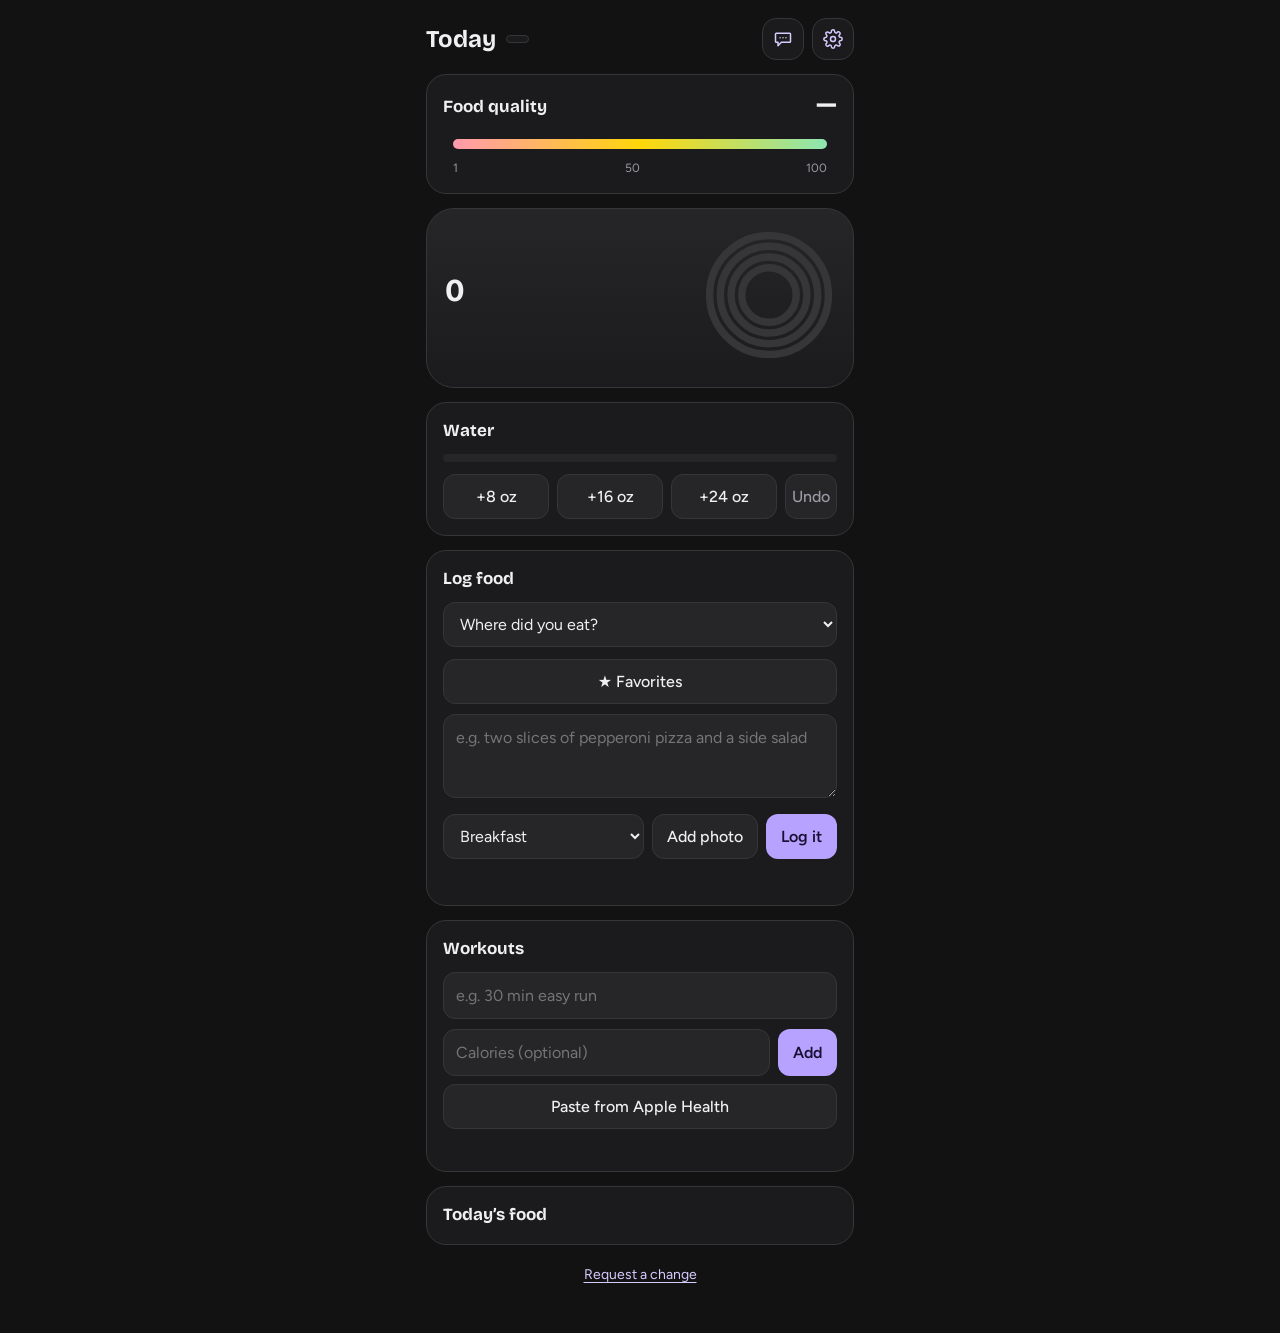
==== commit c0fd6d0a: "Update index.html" ====
--- a/index.html
+++ b/index.html
@@ -592,22 +592,40 @@
 }
 
 /* ---------- UMD dining hall menu (menu/<hall>.json, filled in by the Step 2 script) ---------- */
-const hallName = id => (HALLS.find(h => h.id === id) || {}).name || '';
-const asks = () => !!schoolOf(profile);
 async function loadMenu(hall){
-  if (hall in menus) return menus[hall];
-  menus[hall] = null;
-  try { const r = await fetch(`menu/${hall}.json`, { cache:'no-store' }); if (r.ok) menus[hall] = await r.json(); } catch {}
-  return menus[hall];
-}
-async function menuContext(meal, hall){
-  if (!hall || hall === 'none' || meal === 'Snack') return '';
+  const c = menus[hall];
+  if (c && ((c.data && c.data.date === dayKey()) || Date.now() - c.t < 5 * 60000)) return c.data;
+  let data = null;
+  try { const r = await fetch(`menu/${hall}.json?t=${Date.now()}`, { cache:'no-store' }); if (r.ok) data = await r.json(); } catch {}
+  menus[hall] = { data, t: Date.now() };
+  return data;
+}
+async function menuItems(meal, hall){
   const m = await loadMenu(hall);
-  if (!m || m.date !== dayKey()) return '';
-  const items = m.meals && m.meals[meal];
-  if (!items || !items.length) return '';
-  return `\n\nToday's ${hallName(hall) || 'campus'} dining hall ${meal.toLowerCase()} menu (name|serving size|kcal|protein g|carbs g|fat g, all per that serving size). If something I ate matches an item, use these numbers scaled to my portion:\n` +
-    items.map(i => `${i.name}|${i.serving || '1 serving'}|${i.cal}|${i.p}|${i.c}|${i.f}`).join('\n');
+  if (!m || m.date !== dayKey()) return [];
+  const lists = meal === 'Snack' ? Object.values(m.meals || {}) : [(m.meals || {})[meal] || []];
+  const seen = new Set(), out = [];
+  lists.forEach(l => l.forEach(i => {
+    const k = i.name + '|' + i.serving;
+    if (seen.has(k) || /\bBAR\b/i.test(i.serving || '')) return;
+    seen.add(k); out.push(i);
+  }));
+  return out;
+}
+function menuContext(items, hall, meal){
+  if (!items.length) return '';
+  const label = meal === 'Snack' ? 'all-day' : meal.toLowerCase();
+  return `\n\nToday's ${hallName(hall) || 'campus'} dining hall ${label} menu, as id|name|serving size:\n` +
+    items.map((m, i) => `${i + 1}|${m.name}|${m.serving || '1 serving'}`).join('\n') +
+    `\n\nFor each food I ate (or each ingredient, if I built it from parts) that is on this menu, add "menu_id" (the id above) and "servings" (how many of that menu serving size I ate, e.g. 2 for two slices when the serving is 1 slice, or 2 for 8 oz when the serving is 4 oz) to that item or ingredient. The app fills in the nutrition from the menu, so its numbers don't matter. If it isn't on the menu, leave menu_id out and estimate as usual. Only match when it is clearly the same food.`;
+}
+function applyMenu(o, items){
+  const id = Math.round(num(o.menu_id)), m = id >= 1 ? items[id - 1] : null;
+  if (!m) return false;
+  const s = Math.min(20, num(o.servings) > 0 ? num(o.servings) : 1);
+  Object.assign(o, { name: m.name, qty: s, unit: 'serving', calories: m.cal * s, protein_g: m.p * s, carbs_g: m.c * s,
+    fat_g: m.f * s, fiber_g: m.fiber * s, sugar_g: m.sugar * s, sodium_mg: m.sodium * s, _menu: s });
+  return true;
 }
 
 /* ---------- Log food with AI ---------- */
@@ -623,20 +641,32 @@
   if (!aiKey()){ setStatus('Add your API key in settings first.', true); return openSettings(); }
   const btn = $('#logBtn'); btn.disabled = true; setStatus('Analyzing…');
   try {
+    const atHall = !!hall && hall !== 'none';
+    const mi = atHall ? await menuItems(meal, hall) : [];
     const content = [];
     if (photo) content.push({ type:'image', source:{ type:'base64', media_type:'image/jpeg', data: photo.split(',')[1] } });
-    content.push({ type:'text', text: `Meal: ${meal}\nWhat I ate: ${text || '(see photo)'}${hall && hall !== 'none' ? `\nI ate at the ${hallName(hall)} dining hall at ${schoolName(hall)}.` : ''}${await menuContext(meal, hall)}` });
+    content.push({ type:'text', text: `Meal: ${meal}\nWhat I ate: ${text || '(see photo)'}${atHall ? `\nI ate at the ${hallName(hall)} dining hall at ${schoolName(hall)}.` : ''}${menuContext(mi, hall, meal)}` });
     const raw = await callAI(SYSTEM, content, 1000);
     const out = JSON.parse(raw.slice(raw.indexOf('{'), raw.lastIndexOf('}') + 1));
     const d = today(), t = Date.now();
-    (out.items || []).forEach((it, i) => d.entries.push({
-      id: t + i, meal, hall: hall || '', name: String(it.name || 'Food').slice(0, 80),
-      kcal: Math.round(num(it.calories)), p: num(it.protein_g), c: num(it.carbs_g), f: num(it.fat_g),
-      fiber: num(it.fiber_g), sugar: num(it.sugar_g), sodium: num(it.sodium_mg), health: Math.max(0, Math.min(100, Math.round(num(it.health)))), ...mapIng(it)
-    }));
+    let matched = 0;
+    (out.items || []).forEach((it, i) => {
+      const ings = Array.isArray(it.ingredients) ? it.ingredients : [];
+      ings.forEach(g => { if (applyMenu(g, mi)) matched++; });
+      const hit = ings.length < 2 && applyMenu(it, mi);
+      if (hit) matched++;
+      d.entries.push({
+        id: t + i, meal, hall: hall || '', name: String(it.name || 'Food').slice(0, 80),
+        kcal: Math.round(num(it.calories)), p: num(it.protein_g), c: num(it.carbs_g), f: num(it.fat_g),
+        fiber: num(it.fiber_g), sugar: num(it.sugar_g), sodium: num(it.sodium_mg), health: Math.max(0, Math.min(100, Math.round(num(it.health)))), ...mapIng(it),
+        ...(hit ? { portion: it._menu, simple: true } : {})
+      });
+    });
     const w = Math.round(num(out.water_oz)); if (w > 0){ d.water += w; d.adds.push(w); }
     if (!(out.items || []).length && w <= 0) return setStatus('I couldn’t find any food in that. Try describing it differently.', true);
-    saveDays(); $('#food').value = ''; resetWhere(); $('#clearPhoto').click(); setStatus('Logged.'); render();
+    saveDays(); $('#food').value = ''; resetWhere(); $('#clearPhoto').click();
+    setStatus(!atHall ? 'Logged.' : !mi.length ? 'Logged. No menu for today, so I estimated.' : matched ? `Logged. ${matched} matched to the menu.` : 'Logged. Nothing matched the menu, so I estimated.');
+    render();
   } catch (err) {
     setStatus(err instanceof SyntaxError ? 'Got a confusing reply. Try again.' : err.message, true);
   } finally { btn.disabled = false; }
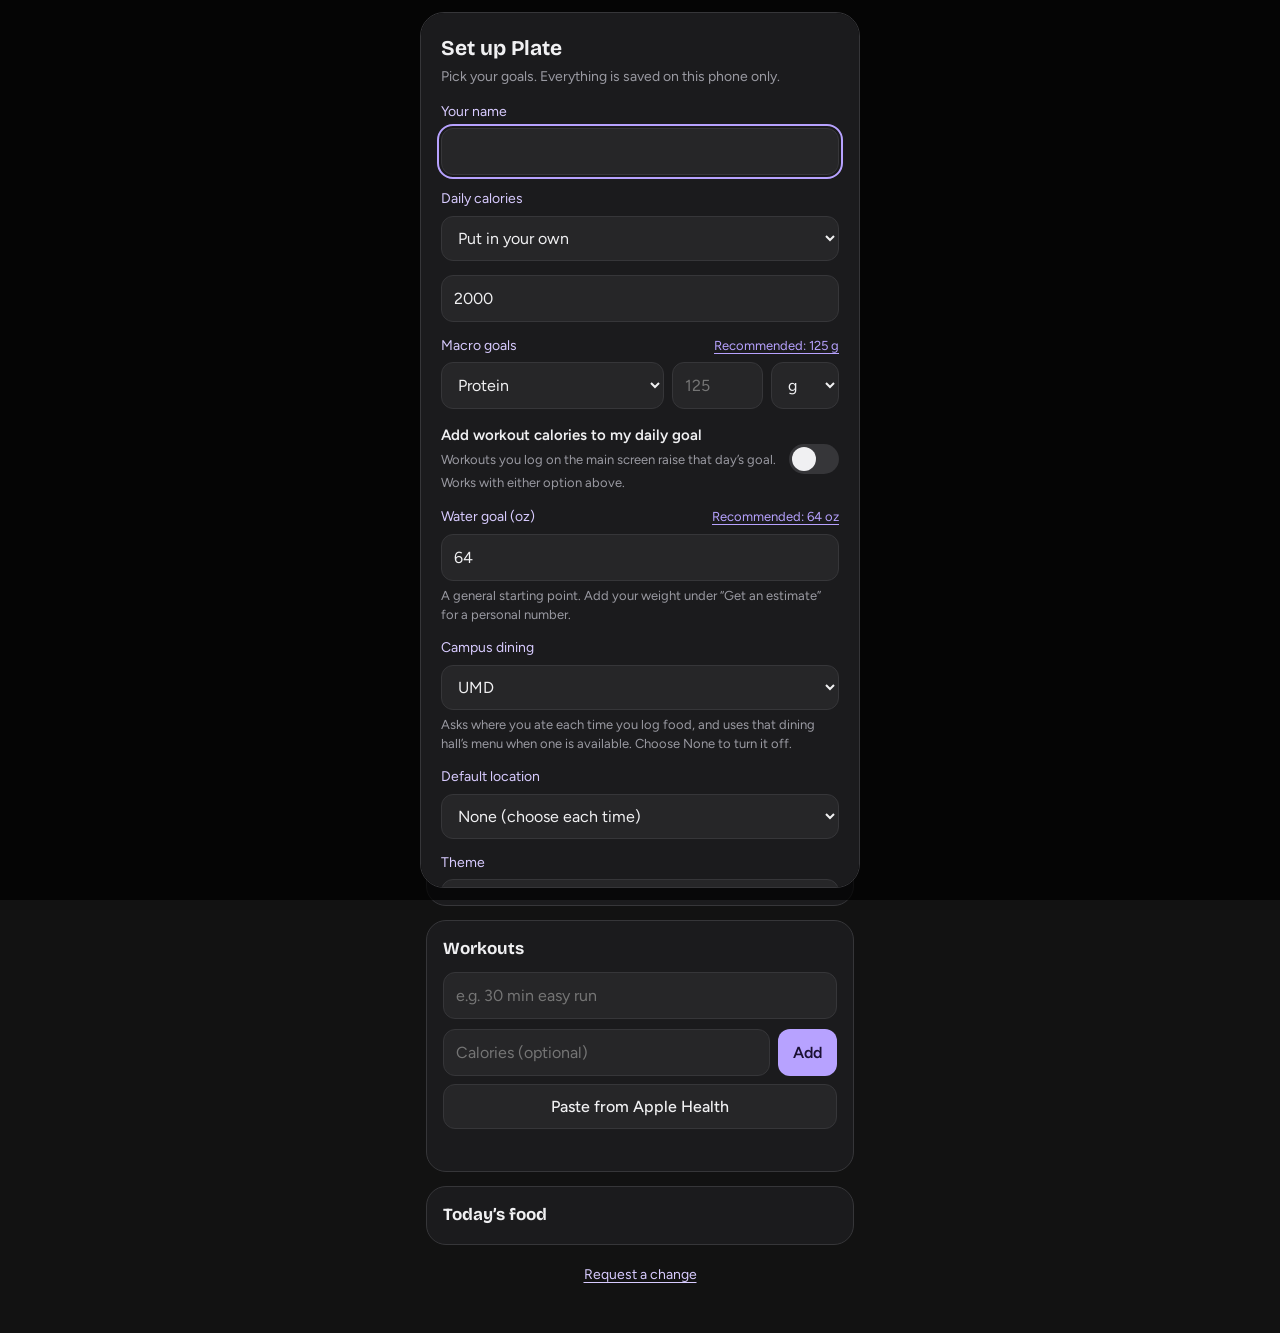
==== commit 786577df: "Update index.html" ====
--- a/index.html
+++ b/index.html
@@ -592,7 +592,9 @@
 }
 
 /* ---------- UMD dining hall menu (menu/<hall>.json, filled in by the Step 2 script) ---------- */
-async function loadMenu(hall){
+const hallName = id => (HALLS.find(h => h.id === id) || {}).name || '';
+const asks = () => !!schoolOf(profile);
+  async function loadMenu(hall){
   const c = menus[hall];
   if (c && ((c.data && c.data.date === dayKey()) || Date.now() - c.t < 5 * 60000)) return c.data;
   let data = null;
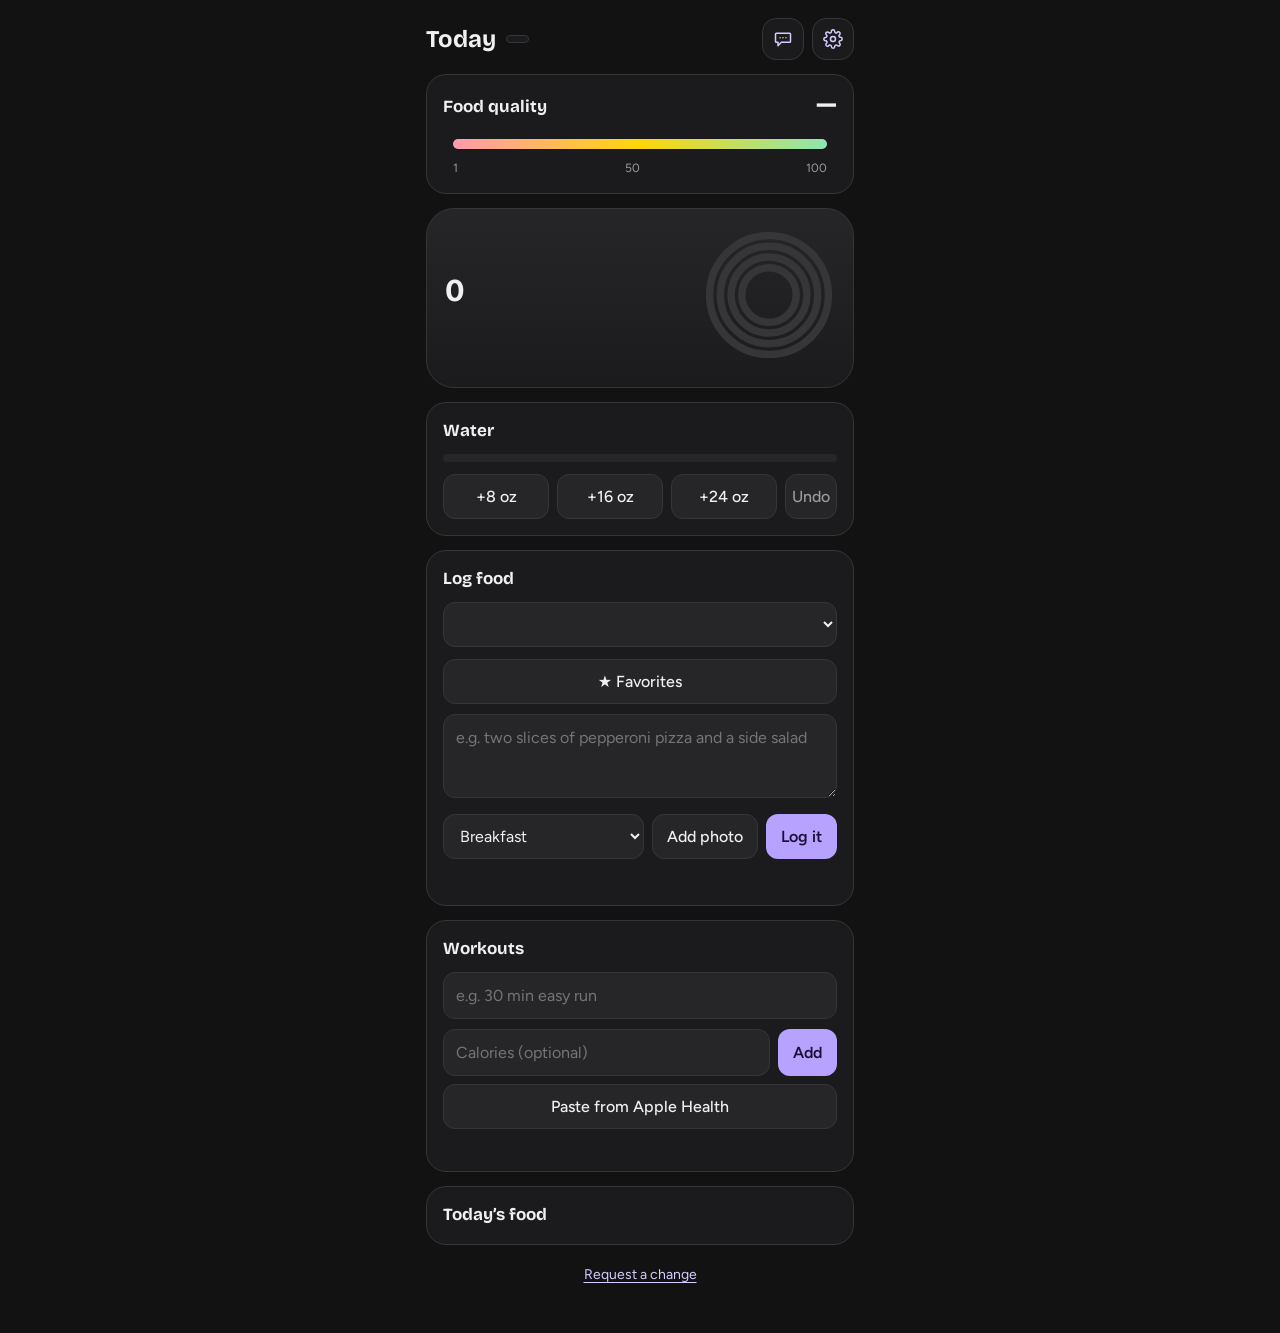
==== commit ea986faa: "Add files via upload" ====
--- a/index.html
+++ b/index.html
@@ -12,212 +12,7 @@
 <link rel="preconnect" href="https://fonts.gstatic.com" crossorigin>
 <link href="https://fonts.googleapis.com/css2?family=Bricolage+Grotesque:wght@600;700&family=Figtree:wght@400;500;600&display=swap" rel="stylesheet">
 <title>Plate</title>
-<style>
-:root{
-  --bg:#121212;--s1:#1b1b1d;--s2:#262628;--line:#363639;--text:#f0f0f2;--muted:#9a9aa2;
-  --accent:#b7a2ff;--accent2:#d8cbff;--on:#1a1033;--rp:#ff9ec7;--rc:#ffd28a;--rf:#7fe0c3;--m3:#ff8a8a;--water:#8fb8ff;--hr:#ff9aae;--hy:#ffd60a;--hg:#8ce6b2;--neutral:#8a8a92;
-}
-*{box-sizing:border-box}
-html{-webkit-text-size-adjust:100%}
-body{margin:0;background:var(--bg);color:var(--text);font:16px/1.45 'Figtree',system-ui,sans-serif;
-  padding:env(safe-area-inset-top) env(safe-area-inset-right) env(safe-area-inset-bottom) env(safe-area-inset-left)}
-main{max-width:460px;margin:0 auto;padding:18px 16px 48px;display:grid;gap:14px}
-h1,h2{font-family:'Bricolage Grotesque',system-ui,sans-serif;margin:0;font-weight:700}
-header{display:flex;justify-content:space-between;align-items:center}
-header h1{font-size:24px}
-header p{margin:0;color:var(--muted);font-size:14px}
-button,select,input,textarea{font:inherit;color:inherit}
-.icon{background:var(--s1);border:1px solid var(--line);border-radius:14px;width:42px;height:42px;cursor:pointer;display:grid;place-items:center}
-.icon svg{width:20px;height:20px;stroke:var(--accent2);fill:none;stroke-width:1.8;stroke-linecap:round;stroke-linejoin:round}
-:focus-visible{outline:2px solid var(--accent);outline-offset:2px}
-.card{background:var(--s1);border:1px solid var(--line);border-radius:20px;padding:16px}
-.hero{display:grid;grid-template-columns:1fr minmax(112px,132px);gap:18px;align-items:center;border-radius:28px;padding:20px 18px;background:linear-gradient(180deg,var(--s2),var(--s1))}
-.ringwrap{width:100%;aspect-ratio:1}
-.ringwrap svg{width:100%;height:100%;transform:rotate(-90deg)}
-.ringwrap circle{fill:none;stroke-width:9}
-.track-c{stroke:var(--line)}
-.ringwrap .arc{stroke-linecap:round;stroke-dasharray:1000;stroke-dashoffset:1000;transition:stroke-dashoffset .7s cubic-bezier(.2,.8,.2,1),stroke .3s}
-#ring{stroke:var(--accent)}
-#ring.over{stroke:var(--m3)}
-#ringP{stroke:var(--rp)}
-#ringC{stroke:var(--rc)}
-#ringF{stroke:var(--rf)}
-.hero-r{min-width:0}
-#left{display:block;font-family:'Bricolage Grotesque',system-ui,sans-serif;font-size:clamp(24px,7.6vw,32px);font-weight:700;line-height:1;white-space:nowrap;font-variant-numeric:tabular-nums}
-#left.over{color:var(--m3)}
-#leftLabel{display:block;color:var(--muted);font-size:15px;margin-top:2px}
-#sub{margin:6px 0 0;color:var(--accent2);font-size:13px}
-.mlist{margin-top:14px;display:grid;gap:7px}
-.mi{display:flex;align-items:center;gap:8px;font-size:14px}
-.mi i{width:10px;height:10px;border-radius:50%;flex:0 0 auto}
-.mi span{color:var(--muted);flex:1}
-.mi b{font-weight:600}
-.mi small{color:var(--muted);font-weight:400;font-size:13px}
-.lrow2{display:flex;justify-content:space-between;align-items:baseline;gap:8px;margin-bottom:6px}
-.lrow2 label{font-size:14px;color:var(--accent2)}
-.rec{background:none;border:none;color:var(--accent);font-size:13px;cursor:pointer;padding:0;text-decoration:underline;text-underline-offset:3px}
-.mrow{margin-top:12px}.mrow:first-child{margin-top:0}
-.mtop{display:flex;justify-content:space-between;font-size:14px;margin-bottom:6px}
-.mtop span:last-child{color:var(--muted)}
-.track{height:8px;border-radius:99px;background:var(--s2);overflow:hidden}
-.track i{display:block;height:100%;border-radius:99px;transition:width .5s}
-.extras{display:grid;grid-template-columns:repeat(3,1fr);gap:8px;margin-top:16px;padding-top:14px;border-top:1px solid var(--line);text-align:center}
-.extras b{display:block;font-size:16px}.extras span{color:var(--muted);font-size:13px}
-.water h2,.log h2,.list h2{font-size:17px}
-.wtop{display:flex;justify-content:space-between;align-items:baseline;margin-bottom:10px}
-.wtop span{color:var(--muted);font-size:14px}
-.wbtns{display:flex;gap:8px;margin-top:12px}
-.btn{border:1px solid var(--line);background:var(--s2);border-radius:12px;padding:10px 14px;cursor:pointer;font-weight:500}
-.btn.primary{background:var(--accent);color:var(--on);border-color:transparent;font-weight:600}
-.btn:disabled{opacity:.55;cursor:default}
-.wbtns .btn{flex:1;padding:10px 6px}
-.wbtns .undo{flex:0 0 auto;color:var(--muted)}
-textarea,input[type=text],input[type=number],input[type=password],select{
-  width:100%;background:var(--s2);border:1px solid var(--line);border-radius:12px;padding:11px 12px;font-size:16px}
-textarea{resize:vertical;min-height:84px;margin:10px 0}
-.lrow{display:flex;gap:8px}
-.lrow select{flex:1}
-.lrow .btn{white-space:nowrap}
-#preview{display:none;position:relative;margin:0 0 10px;width:96px}
-#preview img{width:96px;height:96px;object-fit:cover;border-radius:14px;border:1px solid var(--line);display:block}
-#preview button{position:absolute;top:-8px;right:-8px;width:26px;height:26px;border-radius:50%;border:none;background:var(--accent);color:var(--on);cursor:pointer;font-weight:700;line-height:1}
-#status{min-height:20px;margin:10px 0 0;font-size:14px;color:var(--muted)}
-#status.err{color:var(--m3)}
-.entry{display:flex;gap:10px;align-items:center;padding:12px 0;border-top:1px solid var(--line)}
-.entry:first-of-type{border-top:none}
-.entry div{flex:1;min-width:0}
-.entry strong{display:block;font-weight:600;overflow:hidden;text-overflow:ellipsis;white-space:nowrap}
-.entry small{display:block;color:var(--muted)}
-.entry .kc{font-weight:600;color:var(--accent2)}
-.entry button{background:none;border:none;color:var(--muted);font-size:20px;cursor:pointer;padding:4px 8px}
-.empty{color:var(--muted);margin:8px 0 0}
-dialog{width:min(440px,calc(100% - 24px));max-height:calc(100% - 24px);overflow:auto;background:var(--s1);color:var(--text);border:1px solid var(--line);border-radius:24px;padding:20px}
-dialog::backdrop{background:rgba(0,0,0,.7)}
-dialog h2{font-size:21px;margin-bottom:4px}
-dialog .lead{margin:0 0 14px;color:var(--muted);font-size:14px}
-.field{margin-top:14px}
-.field>label,.field>.lbl{display:block;font-size:14px;margin-bottom:6px;color:var(--accent2)}
-.hint{color:var(--muted);font-size:13px;margin:6px 0 0}
-.seg{display:flex;gap:8px}
-.seg label{flex:1}
-.seg input{position:absolute;opacity:0}
-.seg span{display:block;text-align:center;padding:10px;border:1px solid var(--line);border-radius:12px;background:var(--s2);cursor:pointer}
-.seg input:checked+span{background:var(--accent);color:var(--on);border-color:transparent;font-weight:600}
-.seg input:focus-visible+span{outline:2px solid var(--accent);outline-offset:2px}
-.two{display:grid;grid-template-columns:1fr 1fr;gap:10px}
-.actions{display:flex;gap:8px;margin-top:20px}.actions .btn{flex:1}
-.secret{-webkit-text-security:disc}
-.calc{margin-top:16px;padding:14px;border:1px solid var(--line);border-radius:16px;background:var(--s2)}
-.calc h3{margin:0 0 4px;font:700 17px 'Bricolage Grotesque',system-ui,sans-serif}
-.calc label{display:block;font-size:14px;margin-bottom:6px;color:var(--accent2)}
-.calc input[type=number],.calc select{background:var(--s1)}
-.calc .seg span{background:var(--s1)}
-.three{display:grid;grid-template-columns:1fr 1fr 1fr;gap:10px}
-.calc .res{margin:12px 0 0;font-size:15px;color:var(--accent2)}
-.calc .btn{margin-top:10px;width:100%}
-.switchrow{display:flex;justify-content:space-between;align-items:center;gap:12px;margin-top:16px;padding-top:14px;border-top:1px solid var(--line)}
-.switchrow strong{display:block;font-weight:600;font-size:15px}
-.switchrow small{color:var(--muted);font-size:13px}
-label.sw{display:block;position:relative;flex:0 0 auto;width:50px;height:30px;margin:0}
-.sw input{position:absolute;opacity:0;inset:0;width:100%;height:100%;margin:0;cursor:pointer}
-.sw span{position:absolute;inset:0;border-radius:99px;background:var(--line);transition:background .2s}
-.sw span::after{content:'';position:absolute;top:3px;left:3px;width:24px;height:24px;border-radius:50%;background:var(--text);transition:transform .2s,background .2s}
-.sw input:checked+span{background:var(--accent)}
-.sw input:checked+span::after{transform:translateX(20px);background:var(--on)}
-.sw input:focus-visible+span{outline:2px solid var(--accent);outline-offset:2px}
-.work h2{font-size:17px}
-.lrow input{flex:1;min-width:0}
-#wStatus{min-height:20px}
-#wStatus.err{color:var(--m3)}
-.hirow{display:flex;align-items:center;gap:10px;flex-wrap:wrap}
-.streak{display:inline-flex;align-items:center;gap:5px;background:var(--s1);border:1px solid var(--line);border-radius:99px;padding:3px 12px 3px 9px;color:var(--accent2);font:600 14px 'Figtree',system-ui,sans-serif;cursor:pointer}
-.streak.zero{color:var(--muted)}
-.streak.zero .fl{filter:grayscale(1);opacity:.6}
-.calnav{display:flex;align-items:center;justify-content:space-between;margin-bottom:10px}
-.calnav h2{margin:0;font-size:20px}
-.calnav .icon{font-size:22px;color:var(--accent2);line-height:1}
-.dow,.cgrid{display:grid;grid-template-columns:repeat(7,1fr);gap:4px}
-.dow span{text-align:center;color:var(--muted);font-size:12px;padding:4px 0}
-.cgrid button{aspect-ratio:1;border:1px solid transparent;border-radius:12px;background:none;color:var(--text);cursor:pointer;position:relative;font-size:15px;padding:0}
-.cgrid button.logged{background:var(--s2);border-color:var(--line)}
-.cgrid button.logged::after{content:'';position:absolute;bottom:4px;left:50%;width:7px;height:7px;margin-left:-3.5px;border-radius:50%;background:var(--sc,var(--accent))}
-.cgrid button.today{border-color:var(--accent)}
-.cgrid button.sel{background:var(--accent);color:var(--on);font-weight:600}
-.cgrid button.sel::after{background:var(--on)}
-.cgrid button.future{opacity:.35;cursor:default}
-#calDetail h3{margin:18px 0 2px;font:700 17px 'Bricolage Grotesque',system-ui,sans-serif}
-.dsum{margin:0;color:var(--muted);font-size:13px}
-.mealh{margin:12px 0 0;color:var(--accent2);font-size:13px}
-.health h2{font-size:17px}
-.htop{display:flex;justify-content:space-between;align-items:baseline;gap:8px}
-#hScore{font:700 26px/1 'Bricolage Grotesque',system-ui,sans-serif}
-#hScore small{font:500 13px 'Figtree',system-ui,sans-serif;color:var(--muted);margin-left:6px}
-.hwrap{position:relative;margin:14px 10px 0;height:20px}
-.hline{position:absolute;left:0;right:0;top:5px;height:10px;border-radius:99px;background:linear-gradient(90deg,var(--hr),var(--hy),var(--hg))}
-#hMark{position:absolute;top:0;width:20px;height:20px;margin-left:-10px;border-radius:50%;background:var(--text);border:3px solid var(--s1);box-shadow:0 0 0 2px var(--line);transition:left .6s cubic-bezier(.2,.8,.2,1),background .3s;display:none}
-.hscale{display:flex;justify-content:space-between;margin:6px 10px 0;color:var(--muted);font-size:12px}
-.dhead{display:flex;justify-content:space-between;align-items:center;gap:10px;margin:18px 0 2px}
-.dhead h3{margin:0}
-.qb{display:inline-flex;align-items:center;gap:7px;font:700 18px 'Bricolage Grotesque',system-ui,sans-serif}
-.qb i{width:13px;height:13px;border-radius:50%;display:block}
-.entry.tap{cursor:pointer}
-.chips{display:flex;gap:8px}
-.chips .btn{flex:1;padding:9px 4px}
-#edit label{display:block;font-size:13px;margin-bottom:5px;color:var(--accent2)}
-.edhead{display:flex;justify-content:space-between;align-items:center;margin-bottom:4px}
-.edhead h2{margin:0}
-#edFav{font-size:22px;line-height:1;color:var(--accent2)}
-.big{margin-top:14px;padding:14px 16px;border:1px solid var(--line);border-radius:16px;background:var(--s2)}
-.bignum{display:flex;align-items:baseline;gap:6px}
-#bigK{font:700 40px/1 'Bricolage Grotesque',system-ui,sans-serif}
-.bignum small{color:var(--muted);font-size:15px}
-.bigm{margin-top:6px;color:var(--accent2);font-size:15px}
-.ing{border:1px solid var(--line);background:var(--s2);border-radius:14px;padding:10px 12px;margin-top:10px}
-.ing-top{display:flex;gap:8px;align-items:center}
-.ing-t{flex:1;min-width:0;text-align:left;background:none;border:none;color:var(--text);padding:0;cursor:pointer}
-.ing-nm{display:block;font-weight:600;overflow:hidden;text-overflow:ellipsis;white-space:nowrap}
-.ing-sum{display:block;color:var(--muted);font-size:12px;margin-top:2px}
-.ing-u{color:var(--muted);font-size:14px;min-width:30px}
-.ing input{padding:8px 9px;font-size:15px;background:var(--s1);min-width:0}
-.ing input.ing-qty{width:64px;flex:0 0 auto}
-.ing-x{background:none;border:none;color:var(--muted);font-size:20px;cursor:pointer;padding:2px 6px}
-.ing-panel{margin-top:10px;padding-top:10px;border-top:1px solid var(--line);display:grid;grid-template-columns:1fr 1fr;gap:8px}
-.ing-panel[hidden]{display:none}
-.ing-panel label span{display:block;margin-bottom:4px}
-.favhead{display:flex;justify-content:space-between;align-items:center;font-size:13px;color:var(--muted);margin-bottom:6px}
-.favs{display:flex;gap:8px;overflow-x:auto;padding:2px 0 6px}
-.chip{flex:0 0 auto;border:1px solid var(--line);background:var(--s2);color:var(--text);border-radius:99px;padding:7px 12px;font-size:14px;cursor:pointer;white-space:nowrap}
-.chip.rm{border-color:var(--m3);color:var(--m3)}
-.hbtns{display:flex;gap:8px}
-#coachBtn{position:relative}
-.sect{margin:22px 0 0;font:700 16px 'Bricolage Grotesque',system-ui,sans-serif}
-#coachBtn .bdg{position:absolute;top:-5px;right:-5px;width:18px;height:18px;border-radius:50%;background:var(--hy);color:#1a1a1a;font:700 12px/18px 'Figtree',system-ui,sans-serif;text-align:center;display:none}
-#coachBtn.warn .bdg{display:block}
-#coachDlg{height:calc(100% - 24px);overflow:hidden}
-#coachDlg[open]{display:flex;flex-direction:column}
-.msgs{flex:1;min-height:0;overflow:auto;display:flex;flex-direction:column;gap:8px;margin:10px 0}
-.msg{max-width:86%;padding:9px 12px;border-radius:16px;white-space:pre-wrap;font-size:15px;line-height:1.4}
-.msg.u{align-self:flex-end;background:var(--accent);color:var(--on);border-bottom-right-radius:4px}
-.msg.a{align-self:flex-start;background:var(--s2);border-bottom-left-radius:4px}
-.cin{display:flex;gap:8px;align-items:flex-end}
-.cin textarea{margin:0;min-height:44px;max-height:120px;flex:1}
-.tune{margin-top:6px}
-.tune .field:first-child{margin-top:0}
-.tune .field>label{display:flex;justify-content:space-between;font-size:14px;color:var(--accent2);margin-bottom:6px}
-.tune input[type=range]{width:100%;accent-color:var(--accent);padding:0;margin:0}
-.rng{display:flex;justify-content:space-between;color:var(--muted);font-size:12px;margin-top:2px}
-.meter{font-size:13px;color:var(--muted);margin:8px 0 0}
-.meter.warn{color:var(--hy)}
-#coachBtn .dot{position:absolute;top:-4px;left:-4px;width:12px;height:12px;border-radius:50%;background:var(--accent);border:2px solid var(--bg);display:none}
-#coachBtn.unread .dot{display:block}
-#coachName{flex:1;min-width:0;font:700 21px 'Bricolage Grotesque',system-ui,sans-serif;background:transparent;border:1px solid var(--neutral);border-radius:10px;padding:5px 10px;margin:0 8px 0 0;color:var(--text)}
-#mSel{flex:3}
-#mVal{flex:1}
-#mUnit{flex:0 0 68px;width:68px}
-.foot{text-align:center;margin:6px 0 0;font-size:14px}
-.foot a{color:var(--accent2);text-decoration:underline;text-underline-offset:3px}
-@media (prefers-reduced-motion:reduce){*{transition:none!important}}
-</style>
+<link rel="stylesheet" href="style.css">
 </head>
 <body>
 <main>
@@ -317,7 +112,7 @@
   <div class="big"><div class="bignum"><span id="bigK">0</span><small>cal</small></div><div class="bigm" id="bigM"></div></div>
 
   <div id="edSimple">
-    <div class="field"><label for="edPortion">Portion</label>
+    <div class="field"><label for="edPortion" id="edPortionLbl">Portion</label>
       <div class="chips"><button type="button" class="btn" data-p="0.5">½×</button><button type="button" class="btn" data-p="1">1×</button><button type="button" class="btn" data-p="1.5">1.5×</button><button type="button" class="btn" data-p="2">2×</button></div>
       <input type="number" id="edPortion" inputmode="decimal" min="0.1" max="20" step="0.25" style="margin-top:8px"></div>
     <div class="three field">
@@ -349,6 +144,13 @@
   <div class="actions"><button class="btn" id="edCancel" type="button">Cancel</button><button class="btn primary" id="edSave" type="button">Save</button></div>
 </dialog>
 
+<dialog id="confirmDlg">
+  <h2>Add this food?</h2>
+  <p class="lead">Check what the AI found before it’s logged.</p>
+  <div id="confirmItems"></div>
+  <div class="actions"><button class="btn" id="confirmNo" type="button">Cancel</button><button class="btn primary" id="confirmYes" type="button">Add</button></div>
+</dialog>
+
 <dialog id="cal">
   <div class="calnav">
     <button class="icon" id="calPrev" aria-label="Previous month">‹</button>
@@ -392,6 +194,11 @@
   <div class="switchrow" style="border-top:none;padding-top:0">
     <div><strong>Add workout calories to my daily goal</strong><small>Workouts you log on the main screen raise that day’s goal. Works with either option above.</small></div>
     <label class="sw"><input type="checkbox" id="sAddBurn" aria-label="Add workout calories to my daily goal"><span></span></label>
+  </div>
+
+  <div class="switchrow" style="border-top:none;padding-top:0">
+    <div><strong>Confirm before adding food</strong><small>Shows what the AI found so you can approve it before it’s logged.</small></div>
+    <label class="sw"><input type="checkbox" id="sConfirm" aria-label="Confirm before adding food"><span></span></label>
   </div>
 
   <div class="field"><div class="lrow2"><label for="sWater">Water goal (oz)</label><button type="button" class="rec" id="waterRec"></button></div><input type="number" id="sWater" inputmode="numeric" min="16" max="300"><p class="hint" id="waterHint"></p></div>
@@ -429,919 +236,14 @@
   </div>
 </dialog>
 
-<script>
-/* ---------- Themes: add a new one by copying a block ---------- */
-const THEMES = {
-  lavender: { name: 'Lavender',
-    vars:  { bg:'#121212', s1:'#1b1b1d', s2:'#262628', line:'#363639', text:'#f0f0f2', muted:'#9a9aa2', accent:'#b7a2ff', accent2:'#d8cbff', on:'#1a1033', rp:'#ff9ec7', rc:'#ffd28a', rf:'#7fe0c3', m3:'#ff8a8a', water:'#8fb8ff', hr:'#ff9aae', hy:'#ffd60a', hg:'#8ce6b2' },
-    light: { bg:'#f6f3ff', s1:'#ffffff', s2:'#efe9ff', line:'#ddd3f5', text:'#241b3d', muted:'#6d6490', accent:'#7a5cff', accent2:'#5b3fd1', on:'#ffffff', rp:'#e0568f', rc:'#d98a14', rf:'#1fa384', m3:'#d93b3b', water:'#3b7de0', hr:'#f4929e', hy:'#ffc400', hg:'#7ed8a4' } },
-  blue: { name: 'Blue',
-    vars:  { bg:'#121212', s1:'#1b1b1d', s2:'#262628', line:'#363639', text:'#f0f0f2', muted:'#9a9aa2', accent:'#6fa8ff', accent2:'#b9d3ff', on:'#0a1730', rp:'#ff9fb2', rc:'#ffd68a', rf:'#7fe6d0', m3:'#ff8a8a', water:'#66d9ef', hr:'#ff9aae', hy:'#ffd60a', hg:'#86e8c6' },
-    light: { bg:'#f0f5ff', s1:'#ffffff', s2:'#e2ecff', line:'#cddcf5', text:'#0f2040', muted:'#5b7197', accent:'#2f6fe0', accent2:'#1f55b8', on:'#ffffff', rp:'#e0456b', rc:'#d98a0f', rf:'#14a58a', m3:'#d93b3b', water:'#0f9fc4', hr:'#f4929e', hy:'#ffc400', hg:'#76d8bc' } },
-  plum: { name: 'Plum',
-    vars:  { bg:'#121212', s1:'#1b1b1d', s2:'#262628', line:'#363639', text:'#f0f0f2', muted:'#9a9aa2', accent:'#e39bff', accent2:'#f3cfff', on:'#2a0f36', rp:'#ff9ab0', rc:'#ffc58f', rf:'#8ee0d6', m3:'#ff8a8a', water:'#8fb8ff', hr:'#ff9fb4', hy:'#ffd60a', hg:'#92e6b6' },
-    light: { bg:'#fbf3ff', s1:'#ffffff', s2:'#f6e6ff', line:'#e8cdf5', text:'#2e1740', muted:'#7d5f92', accent:'#a63fd6', accent2:'#8a2bb8', on:'#ffffff', rp:'#e0456b', rc:'#d9802f', rf:'#1a9a8c', m3:'#d93b3b', water:'#3b7de0', hr:'#f593a8', hy:'#ffc400', hg:'#7ed8a4' } },
-  moss: { name: 'Moss',
-    vars:  { bg:'#121212', s1:'#1b1b1d', s2:'#262628', line:'#363639', text:'#f0f0f2', muted:'#9a9aa2', accent:'#9be3b5', accent2:'#cdf3da', on:'#0c2216', rp:'#ffd08a', rc:'#8fc4ff', rf:'#f5a3c7', m3:'#ff8a8a', water:'#7fd6e8', hr:'#ff9d90', hy:'#ffd60a', hg:'#a0eeb0' },
-    light: { bg:'#f1f8f3', s1:'#ffffff', s2:'#e4f1e8', line:'#cfe3d6', text:'#14281c', muted:'#5d7a68', accent:'#23844b', accent2:'#1c6b3c', on:'#ffffff', rp:'#c77d0a', rc:'#2f7fd1', rf:'#d6457f', m3:'#d93b3b', water:'#1e9fb8', hr:'#f4968a', hy:'#ffc400', hg:'#86d8a0' } }
-};
-const SCHOOLS = {
-  umd: { name: 'UMD', halls: [
-    { id:'251-north',    name:'251 North' },
-    { id:'south-campus', name:'South Campus' },
-    { id:'the-y',        name:'Yahentamitsi (The Y)' }
-  ] },
-  uconn: { name: 'UConn', halls: [
-    { id:'uconn-connecticut-hall', name:'Connecticut Hall' },
-    { id:'uconn-gelfenbien',       name:'Gelfenbien (Towers)' },
-    { id:'uconn-mcmahon',          name:'McMahon' },
-    { id:'uconn-north',            name:'North' },
-    { id:'uconn-northwest',        name:'Northwest' },
-    { id:'uconn-putnam',           name:'Putnam' },
-    { id:'uconn-south',            name:'South' },
-    { id:'uconn-whitney',          name:'Whitney' }
-  ] }
-};
-const HALLS = Object.entries(SCHOOLS).flatMap(([k, s]) => s.halls.map(h => ({ ...h, school: k })));
-const schoolOf = p => !p ? 'umd' : (p.school !== undefined ? p.school : (p.askUMD === false ? '' : 'umd'));
-const schoolName = id => { const h = HALLS.find(x => x.id === id); return h ? SCHOOLS[h.school].name : 'campus'; };
-
-/* ---------- Storage ---------- */
-const $ = s => document.querySelector(s);
-const store = {
-  get(k, d){ try { const v = localStorage.getItem(k); return v ? JSON.parse(v) : d; } catch { return d; } },
-  set(k, v){ try { localStorage.setItem(k, JSON.stringify(v)); } catch {} }
-};
-let profile = store.get('plate.profile', null);
-let days = store.get('plate.days', {});
-let menus = {}, photo = null;
-
-const DEF_MODEL = { gemini: 'gemini-3.1-flash-lite', anthropic: 'claude-haiku-5-5' };
-function normProfile(p){
-  if (p && !p.provider){ p.provider = p.apiKey ? 'anthropic' : 'gemini'; p.keyA = p.apiKey || ''; p.modelA = p.model || ''; p.keyG = ''; p.modelG = ''; }
-  return p;
-}
-normProfile(profile);
-const aiProv = () => (profile && profile.provider) || 'gemini';
-const aiKey = () => !profile ? '' : ((aiProv() === 'gemini' ? profile.keyG : profile.keyA) || '');
-const aiModel = () => !profile ? DEF_MODEL.gemini : ((aiProv() === 'gemini' ? profile.modelG : profile.modelA) || DEF_MODEL[aiProv()]);
-
-const pad = n => String(n).padStart(2, '0');
-const dayKey = (d = new Date()) => `${d.getFullYear()}-${pad(d.getMonth()+1)}-${pad(d.getDate())}`;
-const today = () => (days[dayKey()] ||= { entries: [], water: 0, adds: [] });
-const saveDays = () => store.set('plate.days', days);
-const num = v => Number.isFinite(+v) ? +v : 0;
-
-function applyTheme(id, light){
-  const t = THEMES[id] || THEMES.lavender, v = light && t.light ? t.light : t.vars;
-  for (const [k, val] of Object.entries(v)) document.documentElement.style.setProperty('--' + k, val);
-  document.documentElement.style.colorScheme = light ? 'light' : 'dark';
-  document.querySelector('meta[name=theme-color]').content = v.bg;
-}
-
-/* ---------- Render ---------- */
-function render(){
-  const d = today(); d.workouts ||= [];
-  const sum = { kcal:0, p:0, c:0, f:0, fiber:0, sugar:0, sodium:0 };
-  d.entries.forEach(e => { for (const k in sum) sum[k] += num(e[k]); });
-  const burn = d.workouts.reduce((a, w) => a + num(w.kcal), 0), extra = profile.addBurn ? burn : 0;
-  const goal = profile.calGoal + extra, left = goal - sum.kcal;
-
-  $('#hi').textContent = profile.name ? `Hi, ${profile.name}` : 'Today';
-  renderStreak();
-  renderFavs();
-  const rated = d.entries.filter(e => num(e.health) > 0);
-  let hs = 0, hw = 0; rated.forEach(e => { const w = Math.max(num(e.kcal), 25); hs += num(e.health) * w; hw += w; });
-  renderHealth(hw ? Math.round(hs / hw) : 0, rated.length);
-  $('#date').textContent = new Date().toLocaleDateString(undefined, { weekday:'long', month:'long', day:'numeric' });
-  $('#left').textContent = `${Math.round(sum.kcal)}/${Math.round(goal)}`;
-  $('#left').classList.toggle('over', left < 0);
-  $('#left').setAttribute('aria-label', `${Math.round(sum.kcal)} of ${Math.round(goal)} calories eaten`);
-
-  const setRing = (id, r, frac) => { const el = $(id), C = 2 * Math.PI * r; el.style.strokeDasharray = C; el.style.strokeDashoffset = C * (1 - Math.max(0, Math.min(frac, 1))); };
-  setRing('#ring', 72, sum.kcal / goal);
-  $('#ring').classList.toggle('over', left < 0);
-  const T = macroGoals(goal), tp = T.p, tc = T.c, tf = T.f;
-  setRing('#ringP', 59, sum.p / tp); setRing('#ringC', 46, sum.c / tc); setRing('#ringF', 33, sum.f / tf);
-  const tfi = T.fiber, tsu = T.sugar;
-  $('#mlist').innerHTML = [['Protein','p',tp,'g','var(--rp)'],['Carbs','c',tc,'g','var(--rc)'],['Fat','f',tf,'g','var(--rf)'],['Fiber','fiber',tfi,'g','var(--neutral)'],['Sugar','sugar',tsu,'g','var(--neutral)']]
-    .map(([n,k,t,u,c]) => `<div class="mi"><i style="background:${c}"></i><span>${n}</span><b>${Math.round(sum[k])}<small>/${t}${u}</small></b></div>`).join('');
-
-  $('#waterText').textContent = `${d.water} of ${profile.waterGoal} oz`;
-  $('#waterBar').style.width = Math.min(100, d.water / profile.waterGoal * 100) + '%';
-  $('#undoWater').disabled = !d.adds.length;
-  $('#burnText').textContent = burn ? `${Math.round(burn).toLocaleString()} cal burned${extra ? ', added to goal' : ''}` : '';
-  const wl = $('#wList'); wl.innerHTML = '';
-  d.workouts.forEach(w => {
-    const row = document.createElement('div'); row.className = 'entry';
-    const info = document.createElement('div');
-    const s = document.createElement('strong'); s.textContent = w.name;
-    const m = document.createElement('small'); m.textContent = w.src;
-    info.append(s, m);
-    const kc = document.createElement('span'); kc.className = 'kc'; kc.textContent = Math.round(w.kcal);
-    const del = document.createElement('button'); del.textContent = '×'; del.setAttribute('aria-label', 'Delete ' + w.name);
-    del.onclick = () => { d.workouts = d.workouts.filter(x => x.id !== w.id); saveDays(); render(); };
-    row.append(info, kc, del); wl.append(row);
-  });
-
-  const box = $('#entries'); box.innerHTML = '';
-  if (!d.entries.length){ const p = document.createElement('p'); p.className = 'empty'; p.textContent = 'Nothing logged yet. Describe a meal or add a photo.'; box.append(p); }
-  d.entries.forEach(e => {
-    const row = document.createElement('div'); row.className = 'entry';
-    const info = document.createElement('div');
-    const s = document.createElement('strong'); s.textContent = e.name;
-    const m = document.createElement('small'); m.textContent = `${e.meal}${e.ing && e.ing.length > 1 ? ' · ' + e.ing.length + ' ingredients' : ''} · P ${Math.round(e.p)}g · C ${Math.round(e.c)}g · F ${Math.round(e.f)}g`;
-    info.append(s, m);
-    if (asks() || e.hall){ const l = document.createElement('small'); l.textContent = 'Location: ' + locText(e.hall); info.append(l); }
-    const kc = document.createElement('span'); kc.className = 'kc'; kc.textContent = Math.round(e.kcal);
-    const del = document.createElement('button'); del.textContent = '×'; del.setAttribute('aria-label', 'Delete ' + e.name);
-    del.onclick = ev => { ev.stopPropagation(); d.entries = d.entries.filter(x => x.id !== e.id); saveDays(); render(); };
-    info.tabIndex = 0; info.setAttribute('role', 'button'); info.setAttribute('aria-label', 'Edit ' + e.name);
-    info.onkeydown = ev => { if (ev.key === 'Enter') openEdit(e.id); };
-    row.classList.add('tap'); row.onclick = () => openEdit(e.id);
-    row.append(info, kc, del); box.append(row);
-  });
-}
-
-/* ---------- Water ---------- */
-document.querySelectorAll('[data-water]').forEach(b => b.onclick = () => {
-  const d = today(), oz = +b.dataset.water; d.water += oz; d.adds.push(oz); saveDays(); render();
-});
-$('#undoWater').onclick = () => { const d = today(), oz = d.adds.pop(); if (oz){ d.water = Math.max(0, d.water - oz); saveDays(); render(); } };
-
-/* ---------- Photo ---------- */
-$('#photoBtn').onclick = () => $('#photoIn').click();
-$('#photoIn').onchange = async e => {
-  const f = e.target.files[0]; e.target.value = ''; if (!f) return;
-  try { photo = await shrink(f); $('#previewImg').src = photo; $('#preview').style.display = 'block'; setStatus(''); }
-  catch (err) { setStatus(err.message, true); }
-};
-$('#clearPhoto').onclick = () => { photo = null; $('#preview').style.display = 'none'; };
-function shrink(file){
-  return new Promise((ok, no) => {
-    const img = new Image(), url = URL.createObjectURL(file);
-    img.onload = () => {
-      const s = Math.min(1, 1024 / Math.max(img.width, img.height)), cv = document.createElement('canvas');
-      cv.width = Math.round(img.width * s); cv.height = Math.round(img.height * s);
-      cv.getContext('2d').drawImage(img, 0, 0, cv.width, cv.height);
-      URL.revokeObjectURL(url); ok(cv.toDataURL('image/jpeg', .82));
-    };
-    img.onerror = () => no(new Error('Could not read that photo. Try another one.'));
-    img.src = url;
-  });
-}
-
-/* ---------- UMD dining hall menu (menu/<hall>.json, filled in by the Step 2 script) ---------- */
-const hallName = id => (HALLS.find(h => h.id === id) || {}).name || '';
-const asks = () => !!schoolOf(profile);
-  async function loadMenu(hall){
-  const c = menus[hall];
-  if (c && ((c.data && c.data.date === dayKey()) || Date.now() - c.t < 5 * 60000)) return c.data;
-  let data = null;
-  try { const r = await fetch(`menu/${hall}.json?t=${Date.now()}`, { cache:'no-store' }); if (r.ok) data = await r.json(); } catch {}
-  menus[hall] = { data, t: Date.now() };
-  return data;
-}
-async function menuItems(meal, hall){
-  const m = await loadMenu(hall);
-  if (!m || m.date !== dayKey()) return [];
-  const lists = meal === 'Snack' ? Object.values(m.meals || {}) : [(m.meals || {})[meal] || []];
-  const seen = new Set(), out = [];
-  lists.forEach(l => l.forEach(i => {
-    const k = i.name + '|' + i.serving;
-    if (seen.has(k) || /\bBAR\b/i.test(i.serving || '')) return;
-    seen.add(k); out.push(i);
-  }));
-  return out;
-}
-function menuContext(items, hall, meal){
-  if (!items.length) return '';
-  const label = meal === 'Snack' ? 'all-day' : meal.toLowerCase();
-  return `\n\nToday's ${hallName(hall) || 'campus'} dining hall ${label} menu, as id|name|serving size:\n` +
-    items.map((m, i) => `${i + 1}|${m.name}|${m.serving || '1 serving'}`).join('\n') +
-    `\n\nFor each food I ate (or each ingredient, if I built it from parts) that is on this menu, add "menu_id" (the id above) and "servings" (how many of that menu serving size I ate, e.g. 2 for two slices when the serving is 1 slice, or 2 for 8 oz when the serving is 4 oz) to that item or ingredient. The app fills in the nutrition from the menu, so its numbers don't matter. If it isn't on the menu, leave menu_id out and estimate as usual. Only match when it is clearly the same food.`;
-}
-function applyMenu(o, items){
-  const id = Math.round(num(o.menu_id)), m = id >= 1 ? items[id - 1] : null;
-  if (!m) return false;
-  const s = Math.min(20, num(o.servings) > 0 ? num(o.servings) : 1);
-  Object.assign(o, { name: m.name, qty: s, unit: 'serving', calories: m.cal * s, protein_g: m.p * s, carbs_g: m.c * s,
-    fat_g: m.f * s, fiber_g: m.fiber * s, sugar_g: m.sugar * s, sodium_mg: m.sodium * s, _menu: s });
-  return true;
-}
-
-/* ---------- Log food with AI ---------- */
-const SYSTEM = `You are a careful nutrition estimator inside a calorie tracking app. The user describes food and/or sends a photo. Reply with ONLY a JSON object, no prose and no code fences, in exactly this shape:
-{"items":[{"name":"short food name","calories":0,"protein_g":0,"carbs_g":0,"fat_g":0,"fiber_g":0,"sugar_g":0,"sodium_mg":0,"health":0}],"water_oz":0}
-List each distinct food as its own item. health is a whole number from 1 to 100 rating how healthy that food is: about 90 to 100 for vegetables, fruit, legumes, whole grains, fish and lean protein; 60 to 80 for decent mixed meals; 30 to 50 for refined carbs, processed meats and rich desserts; 5 to 25 for fried food, candy, soda and heavily ultra-processed items. Rate the food itself, not the portion size. Only when the user assembled a food from separate components (a salad bar salad, a build-your-own bowl or sandwich, or a homemade dish where they listed the ingredients), also add an "ingredients" array to that item, each with name, qty (a number), unit (like cup, tbsp, oz, g, slice or piece), calories, protein_g, carbs_g, fat_g, fiber_g, sugar_g and sodium_mg, and make the item's own numbers equal their sums. Never break down a single prepared dish such as pasta, pizza, a burger, a dining hall entree or a menu sandwich. Estimate realistic portions from the description or photo. Set water_oz only if the user mentions drinking water, otherwise 0. If the input has no food at all, return {"items":[],"water_oz":0}.`;
-
-function setStatus(t, err){ const s = $('#status'); s.textContent = t; s.className = err ? 'err' : ''; }
-
-$('#logBtn').onclick = async () => {
-  const text = $('#food').value.trim(), meal = $('#meal').value, hall = asks() ? $('#where').value : '';
-  if (!text && !photo) return setStatus('Describe what you ate or add a photo.', true);
-  if (!aiKey()){ setStatus('Add your API key in settings first.', true); return openSettings(); }
-  const btn = $('#logBtn'); btn.disabled = true; setStatus('Analyzing…');
-  try {
-    const atHall = !!hall && hall !== 'none';
-    const mi = atHall ? await menuItems(meal, hall) : [];
-    const content = [];
-    if (photo) content.push({ type:'image', source:{ type:'base64', media_type:'image/jpeg', data: photo.split(',')[1] } });
-    content.push({ type:'text', text: `Meal: ${meal}\nWhat I ate: ${text || '(see photo)'}${atHall ? `\nI ate at the ${hallName(hall)} dining hall at ${schoolName(hall)}.` : ''}${menuContext(mi, hall, meal)}` });
-    const raw = await callAI(SYSTEM, content, 1000);
-    const out = JSON.parse(raw.slice(raw.indexOf('{'), raw.lastIndexOf('}') + 1));
-    const d = today(), t = Date.now();
-    let matched = 0;
-    (out.items || []).forEach((it, i) => {
-      const ings = Array.isArray(it.ingredients) ? it.ingredients : [];
-      ings.forEach(g => { if (applyMenu(g, mi)) matched++; });
-      const hit = ings.length < 2 && applyMenu(it, mi);
-      if (hit) matched++;
-      d.entries.push({
-        id: t + i, meal, hall: hall || '', name: String(it.name || 'Food').slice(0, 80),
-        kcal: Math.round(num(it.calories)), p: num(it.protein_g), c: num(it.carbs_g), f: num(it.fat_g),
-        fiber: num(it.fiber_g), sugar: num(it.sugar_g), sodium: num(it.sodium_mg), health: Math.max(0, Math.min(100, Math.round(num(it.health)))), ...mapIng(it),
-        ...(hit ? { portion: it._menu, simple: true } : {})
-      });
-    });
-    const w = Math.round(num(out.water_oz)); if (w > 0){ d.water += w; d.adds.push(w); }
-    if (!(out.items || []).length && w <= 0) return setStatus('I couldn’t find any food in that. Try describing it differently.', true);
-    saveDays(); $('#food').value = ''; resetWhere(); $('#clearPhoto').click();
-    setStatus(!atHall ? 'Logged.' : !mi.length ? 'Logged. No menu for today, so I estimated.' : matched ? `Logged. ${matched} matched to the menu.` : 'Logged. Nothing matched the menu, so I estimated.');
-    render();
-  } catch (err) {
-    setStatus(err instanceof SyntaxError ? 'Got a confusing reply. Try again.' : err.message, true);
-  } finally { btn.disabled = false; }
-};
-
-/* ---------- Workouts ---------- */
-const WSYS = `You estimate calories burned for a workout inside a calorie tracking app. The user describes a workout and may give body details. Reply with ONLY a JSON object, no prose and no code fences: {"name":"short workout name","calories":0}. calories is the extra energy the workout itself burned, above resting. Give a realistic estimate; if duration or intensity is missing, assume a typical moderate 30 minute session. If the input is not a workout, return {"name":"","calories":0}.`;
-function aiError(status, msg){
-  if (status === 429){ markHit(); return aiProv() === 'gemini' ? `The free AI limit was hit. Per-minute limits clear in a minute. If it’s the daily limit, it resets around ${resetTime()}.` : 'Too many requests. Wait a minute and try again.'; }
-  if (status === 401 || status === 403) return 'That API key was rejected. Check it in settings.';
-  if (/credit/i.test(msg || '')) return 'Your Anthropic credit is out. Add credit at console.anthropic.com.';
-  if (status === 400 && /api key/i.test(msg || '')) return 'That API key was not accepted. Check it in settings.';
-  return msg || `Request failed (${status})`;
-}
-async function post(url, headers, body){
-  try { return await fetch(url, { method: 'POST', headers, body: JSON.stringify(body) }); }
-  catch { throw new Error('Couldn’t reach the AI service. Check your connection and try again.'); }
-}
-async function callAI(system, content, maxTokens){
-  trackUse();
-  const key = aiKey(), model = aiModel();
-  if (aiProv() === 'gemini'){
-    const parts = content.map(b => b.type === 'text' ? { text: b.text } : { inlineData: { mimeType: b.source.media_type, data: b.source.data } });
-    const res = await post(`https://generativelanguage.googleapis.com/v1beta/models/${encodeURIComponent(model)}:generateContent`,
-      { 'content-type': 'application/json', 'x-goog-api-key': key },
-      { systemInstruction: { parts: [{ text: system }] }, contents: [{ role: 'user', parts }], generationConfig: { maxOutputTokens: Math.max(maxTokens, 2048), responseMimeType: 'application/json' } });
-    if (!res.ok){ const j = await res.json().catch(() => ({})); throw new Error(aiError(res.status, j.error && j.error.message)); }
-    const data = await res.json(), c = data.candidates && data.candidates[0];
-    return ((c && c.content && c.content.parts) || []).map(p => p.text || '').join('');
-  }
-  const res = await post('https://api.anthropic.com/v1/messages',
-    { 'content-type': 'application/json', 'x-api-key': key, 'anthropic-version': '2023-06-01', 'anthropic-dangerous-direct-browser-access': 'true' },
-    { model, max_tokens: maxTokens, system, messages: [{ role: 'user', content }] });
-  if (!res.ok){ const j = await res.json().catch(() => ({})); throw new Error(aiError(res.status, j.error && j.error.message)); }
-  const data = await res.json(); return data.content.map(b => b.text || '').join('');
-}
-async function ask(system, content){
-  const raw = await callAI(system, [{ type: 'text', text: content }], 400);
-  return JSON.parse(raw.slice(raw.indexOf('{'), raw.lastIndexOf('}') + 1));
-}
-function wStatus(t, err){ const s = $('#wStatus'); s.textContent = t; s.className = 'hint' + (err ? ' err' : ''); }
-function pushWorkout(w){ const d = today(); d.workouts ||= []; d.workouts.push(w); saveDays(); render(); }
-
-$('#wAdd').onclick = async () => {
-  const name = $('#wName').value.trim(), cal = Math.round(+$('#wCal').value);
-  if (cal > 0){
-    if (cal > 5000) return wStatus('That looks too high. Enter calories under 5,000.', true);
-    $('#wName').value = ''; $('#wCal').value = ''; wStatus('');
-    return pushWorkout({ id: Date.now(), name: (name || 'Workout').slice(0, 60), kcal: cal, src: 'Entered' });
-  }
-  if (!name) return wStatus('Describe the workout, or enter the calories.', true);
-  if (!aiKey()){ wStatus('Add your API key in settings to estimate, or enter the calories.', true); return openSettings(); }
-  const btn = $('#wAdd'); btn.disabled = true; wStatus('Estimating…');
-  try {
-    const b = profile.body || {};
-    const who = b.lb ? `Body weight about ${b.lb} lb${b.age ? `, age ${b.age}` : ''}${b.sex ? `, ${b.sex === 'm' ? 'male' : 'female'}` : ''}.` : 'Body weight unknown; assume an average adult.';
-    const out = await ask(WSYS, `${who}\nWorkout: ${name}`), kcal = Math.round(num(out.calories));
-    if (!(kcal > 0)) throw new Error('Couldn’t estimate that one. Add the minutes, or enter the calories.');
-    $('#wName').value = ''; wStatus('');
-    pushWorkout({ id: Date.now(), name: String(out.name || name).slice(0, 60), kcal, src: 'Estimated' });
-  } catch (err) { wStatus(err instanceof SyntaxError ? 'Got a confusing reply. Try again.' : err.message, true); }
-  finally { btn.disabled = false; }
-};
-
-$('#wPaste').onclick = async () => {
-  try {
-    const t = await navigator.clipboard.readText(), m = String(t).match(/\d+(\.\d+)?/), kcal = m ? Math.round(+m[0]) : 0;
-    if (!(kcal > 0 && kcal <= 5000)) return wStatus('Run your Health shortcut first so the calories are copied, then tap this.', true);
-    const d = today(); d.workouts = (d.workouts || []).filter(w => w.src !== 'Apple Health');
-    wStatus('Added from Apple Health.');
-    pushWorkout({ id: Date.now(), name: 'Apple Health activity', kcal, src: 'Apple Health' });
-  } catch { wStatus('Couldn’t read the clipboard. Tap Paste if your phone asks.', true); }
-};
-
-/* ---------- Settings ---------- */
-const dlg = $('#settings');
-THEMES && Object.entries(THEMES).forEach(([id, t]) => $('#sTheme').add(new Option(t.name, id)));
-function whereOpts(sel, placeholder, school){
-  sel.innerHTML = ''; sel.add(new Option(placeholder, '')); sel.add(new Option('Not at a dining hall', 'none'));
-  ((SCHOOLS[school] || {}).halls || []).forEach(h => sel.add(new Option(h.name, h.id)));
-}
-function resetWhere(){ $('#where').value = (profile && profile.defWhere) || ''; }
-function syncDef(){
-  const sc = $('#sSchool').value, cur = $('#sDefWhere').value;
-  $('#defWhereField').hidden = !sc;
-  whereOpts($('#sDefWhere'), 'None (choose each time)', sc);
-  $('#sDefWhere').value = [...$('#sDefWhere').options].some(o => o.value === cur) ? cur : '';
-}
-$('#sSchool').addEventListener('change', syncDef);
-function fillWhere(){
-  const sc = schoolOf(profile);
-  whereOpts($('#where'), 'Where did you eat?', sc); whereOpts($('#edWhere'), '(no data)', sc);
-  $('#whereBox').hidden = !asks(); resetWhere();
-}
-
-let provCur = 'gemini', provVals = {};
-function showProv(){
-  const g = provCur === 'gemini', v = provVals[provCur] || {};
-  $('#sKey').value = v.key || ''; $('#sModel').value = v.model || ''; $('#sModel').placeholder = DEF_MODEL[provCur];
-  $('#keyLbl').textContent = g ? 'Gemini API key' : 'Anthropic API key'; $('#sKey').placeholder = g ? 'AIza…' : 'sk-ant-…';
-  $('#keyHint').textContent = g ? 'Free key at aistudio.google.com/apikey. On the free tier Google may use what you send to improve its products.' : 'Paid. Get a key at console.anthropic.com.';
-}
-function syncProv(){
-  provVals[provCur] = { key: $('#sKey').value.trim(), model: $('#sModel').value.trim() };
-  provCur = $('#sProv').value; showProv();
-}
-$('#sProv').addEventListener('change', syncProv);
-
-function openSettings(){
-  const p = profile || { name:'', calGoal:2000, waterGoal:64, school:'umd', theme:'lavender', provider:'gemini', keyG:'', modelG:'', keyA:'', modelA:'' };
-  $('#sName').value = p.name; $('#sCal').value = p.calGoal; $('#sWater').value = p.waterGoal;
-  $('#sSchool').value = schoolOf(p); syncDef(); $('#sDefWhere').value = p.defWhere || ''; $('#sTheme').value = p.theme; $('#sLight').checked = !!p.light; provVals = { gemini: { key: p.keyG || '', model: p.modelG || '' }, anthropic: { key: p.keyA || '', model: p.modelA || '' } }; provCur = p.provider || 'gemini'; $('#sProv').value = provCur; showProv();
-  $('#setTitle').textContent = profile ? 'Settings' : 'Set up Plate';
-  $('#setLead').textContent = profile ? 'Everything is saved on this phone only.' : 'Pick your goals. Everything is saved on this phone only.';
-  $('#cancelSet').hidden = !profile; $('#setErr').textContent = '';
-  const b = p.body || {};
-  $('#bAge').value = b.age || ''; $('#bFt').value = b.ft || ''; $('#bIn').value = b.inch ?? ''; $('#bLb').value = b.lb || '';
-  document.querySelectorAll('input[name=sex]').forEach(r => r.checked = r.value === b.sex);
-  $('#sMode').value = p.calMode || 'own'; $('#sAddBurn').checked = !!p.addBurn;
-  estimate(); syncDef(); syncTune(); loadMac(p);
-  if (!dlg.open) dlg.showModal();
-}
-/* ---------- Calorie estimator ---------- */
-let est = null;
-const fmt = x => Math.round(x).toLocaleString();
-function readBody(){
-  return { age:+$('#bAge').value || 0, ft:+$('#bFt').value || 0, inch:+$('#bIn').value || 0, lb:+$('#bLb').value || 0,
-    sex:(document.querySelector('input[name=sex]:checked') || {}).value || '' };
-}
-function syncMode(){
-  const e = $('#sMode').value === 'est';
-  $('#ownBox').hidden = e; $('#estBox').hidden = !e;
-}
-function estimate(){
-  syncMode(); updateWaterRec();
-  const b = readBody(), base = $('#bBase'), res = $('#bRes'); est = null;
-  if (!(b.age >= 14 && b.age <= 100 && b.ft >= 3 && b.ft <= 8 && b.lb >= 60 && b.lb <= 700 && b.sex)){
-    base.textContent = 'Fill in age, sex, height and weight to see your estimate.'; res.textContent = ''; recMac(); return;
-  }
-  const kg = b.lb * 0.45359237, cm = (b.ft * 12 + b.inch) * 2.54;
-  const bmr = 10 * kg + 6.25 * cm - 5 * b.age + (b.sex === 'm' ? 5 : -161), maint = bmr * 1.2;
-  base.textContent = `Your body burns about ${fmt(bmr)} cal/day at rest. With normal daily movement, about ${fmt(maint)} maintains your weight.`;
-  est = Math.round(maint / 10) * 10; res.textContent = `Daily goal: ${fmt(est)} cal.`; recMac();
-}
-['#bAge','#bFt','#bIn','#bLb','#sMode'].forEach(s => { $(s).addEventListener('input', estimate); $(s).addEventListener('change', estimate); });
-document.querySelectorAll('input[name=sex]').forEach(r => r.addEventListener('change', estimate));
-function updateWaterRec(){
-  const lb = +$('#bLb').value, known = lb >= 60, oz = known ? Math.min(160, Math.max(40, Math.round(lb * 0.5))) : 64;
-  const b = $('#waterRec'); b.textContent = `Recommended: ${oz} oz`; b.dataset.oz = oz;
-  $('#waterHint').textContent = known ? 'About half an ounce per pound of body weight. Tap the recommendation to use it.' : 'A general starting point. Add your weight under “Get an estimate” for a personal number.';
-}
-$('#waterRec').onclick = () => { $('#sWater').value = $('#waterRec').dataset.oz; };
-
-$('#openSettings').onclick = openSettings;
-$('#cancelSet').onclick = () => { applyTheme(profile.theme, profile.light); dlg.close(); };
-dlg.addEventListener('cancel', e => { if (!profile) e.preventDefault(); });
-const previewTheme = () => applyTheme($('#sTheme').value, $('#sLight').checked);
-$('#sTheme').onchange = previewTheme; $('#sLight').onchange = previewTheme;
-
-$('#saveSet').onclick = () => {
-  const mode = $('#sMode').value; estimate();
-  const cal = mode === 'est' ? est : Math.round(+$('#sCal').value), water = Math.round(+$('#sWater').value);
-  if (mode === 'est' && !est) return $('#setErr').textContent = 'Fill in age, sex, height and weight for an estimate, or choose “Put in your own”.';
-  if (!(cal >= 800 && cal <= 6000)) return $('#setErr').textContent = 'Enter a daily calorie goal between 800 and 6,000.';
-  if (!(water >= 16 && water <= 300)) return $('#setErr').textContent = 'Enter a water goal between 16 and 300 oz.';
-  stashMac();
-  const macros = {}, macroPct = {}, mrec = macroRec(cal);
-  for (const k in MACN){
-    const m = macVals[k] || {}, v = Math.round(+m.v);
-    if (m.u === '%' && PCTREC[k]){ if (v > 0 && v <= 100 && v !== PCTREC[k]) macroPct[k] = v; }
-    else if (v > 0 && v <= 2000 && v !== mrec[k]) macros[k] = v;
-  }
-  provVals[provCur] = { key: $('#sKey').value.trim(), model: $('#sModel').value.trim() };
-  profile = {
-    name: $('#sName').value.trim().slice(0, 30), calGoal: cal, macros, macroPct, waterGoal: water,
-    school: $('#sSchool').value, defWhere: $('#sSchool').value ? $('#sDefWhere').value : '', theme: $('#sTheme').value, light: $('#sLight').checked,
-    provider: provCur, keyG: (provVals.gemini || {}).key || '', modelG: (provVals.gemini || {}).model || '', keyA: (provVals.anthropic || {}).key || '', modelA: (provVals.anthropic || {}).model || '', body: readBody(), calMode: mode, addBurn: $('#sAddBurn').checked, coachName: profile && profile.coachName, coach: { strict: +$('#cStrict').value, detail: +$('#cDetail').value, nudges: +$('#cNudge').value, limit: Math.round(+$('#cLimit').value) >= 10 ? Math.round(+$('#cLimit').value) : CC.limit }
-  };
-  store.set('plate.profile', profile); menus = {}; fillWhere();
-  applyTheme(profile.theme, profile.light); dlg.close(); render(); renderLimit();
-};
-
-/* ---------- Streak + calendar ---------- */
-const hasFood = k => !!(days[k] && days[k].entries && days[k].entries.length);
-function streakCount(){
-  const d = new Date(); if (!hasFood(dayKey(d))) d.setDate(d.getDate() - 1);
-  let n = 0; while (hasFood(dayKey(d))){ n++; d.setDate(d.getDate() - 1); } return n;
-}
-function renderStreak(){
-  const n = streakCount(), b = $('#streakBtn');
-  b.innerHTML = `<span class="fl">🔥</span>${n}`; b.className = 'streak' + (n ? '' : ' zero');
-  b.setAttribute('aria-label', `${n} day streak. Open calendar.`);
-}
-function dayScore(day){
-  const rated = ((day && day.entries) || []).filter(e => num(e.health) > 0);
-  let hs = 0, hw = 0; rated.forEach(e => { const w = Math.max(num(e.kcal), 25); hs += num(e.health) * w; hw += w; });
-  return hw ? Math.max(1, Math.min(100, Math.round(hs / hw))) : 0;
-}
-function scoreColor(s){
-  const cs = getComputedStyle(document.documentElement), c = (v, d) => cs.getPropertyValue(v).trim() || d, t = s < 50 ? s / 50 : (s - 50) / 50;
-  return s < 50 ? mixHex(c('--hr', '#ff9aae'), c('--hy', '#ffd60a'), t) : mixHex(c('--hy', '#ffd60a'), c('--hg', '#8ce6b2'), t);
-}
-let calMonth = new Date(), calSel = dayKey();
-const longDate = (y, m, d) => new Date(y, m, d).toLocaleDateString(undefined, { weekday:'long', month:'long', day:'numeric' });
-function renderCal(){
-  const y = calMonth.getFullYear(), m = calMonth.getMonth(), tk = dayKey();
-  $('#calTitle').textContent = new Date(y, m, 1).toLocaleDateString(undefined, { month:'long', year:'numeric' });
-  const g = $('#calGrid'); g.innerHTML = '';
-  for (let i = 0; i < new Date(y, m, 1).getDay(); i++) g.append(document.createElement('div'));
-  for (let d = 1, n = new Date(y, m + 1, 0).getDate(); d <= n; d++){
-    const k = dayKey(new Date(y, m, d)), b = document.createElement('button');
-    b.type = 'button'; b.textContent = d;
-    if (hasFood(k)) b.classList.add('logged');
-    const sc = dayScore(days[k]); if (sc) b.style.setProperty('--sc', scoreColor(sc));
-    if (k === tk) b.classList.add('today');
-    if (k === calSel) b.classList.add('sel');
-    if (k > tk){ b.classList.add('future'); b.disabled = true; }
-    b.setAttribute('aria-label', longDate(y, m, d) + (hasFood(k) ? ', food logged' : ''));
-    b.onclick = () => { calSel = k; renderCal(); };
-    g.append(b);
-  }
-  renderDetail();
-}
-function renderDetail(){
-  const box = $('#calDetail'); box.innerHTML = '';
-  const [y, m, d] = calSel.split('-').map(Number), day = days[calSel] || {};
-  const es = day.entries || [], ws = day.workouts || [], water = day.water || 0;
-  const sc = dayScore(day), head = document.createElement('div'); head.className = 'dhead';
-  const h = document.createElement('h3'); h.textContent = longDate(y, m - 1, d); head.append(h);
-  if (sc){
-    const q = document.createElement('span'); q.className = 'qb'; q.setAttribute('aria-label', `Food quality ${sc}`);
-    const dot = document.createElement('i'); dot.style.background = scoreColor(sc);
-    q.append(dot, document.createTextNode(sc)); head.append(q);
-  }
-  box.append(head);
-  if (!es.length && !ws.length && !water){
-    const p = document.createElement('p'); p.className = 'empty'; p.textContent = 'Nothing logged this day.'; box.append(p); return;
-  }
-  const t = { kcal:0, p:0, c:0, f:0 }; es.forEach(e => { t.kcal += num(e.kcal); t.p += num(e.p); t.c += num(e.c); t.f += num(e.f); });
-  const burn = ws.reduce((a, w) => a + num(w.kcal), 0);
-  const sum = document.createElement('p'); sum.className = 'dsum';
-  sum.textContent = [`${Math.round(t.kcal).toLocaleString()} cal eaten`, `P ${Math.round(t.p)}g · C ${Math.round(t.c)}g · F ${Math.round(t.f)}g`, water ? `${water} oz water` : '', burn ? `${Math.round(burn).toLocaleString()} cal burned` : ''].filter(Boolean).join(' · ');
-  box.append(sum);
-  ['Breakfast','Lunch','Dinner','Snack'].forEach(meal => {
-    const items = es.filter(e => e.meal === meal); if (!items.length) return;
-    const mh = document.createElement('p'); mh.className = 'mealh'; mh.textContent = meal; box.append(mh);
-    const wrap = document.createElement('div');
-    items.forEach(e => {
-      const row = document.createElement('div'); row.className = 'entry';
-      const info = document.createElement('div'), s = document.createElement('strong'), sm = document.createElement('small');
-      s.textContent = e.name; sm.textContent = `P ${Math.round(e.p)}g · C ${Math.round(e.c)}g · F ${Math.round(e.f)}g`;
-      info.append(s, sm);
-      if (asks() || e.hall){ const lc = document.createElement('small'); lc.textContent = 'Location: ' + locText(e.hall); info.append(lc); }
-      const kc = document.createElement('span'); kc.className = 'kc'; kc.textContent = Math.round(e.kcal);
-      row.append(info, kc); wrap.append(row);
-    });
-    box.append(wrap);
-  });
-}
-$('#streakBtn').onclick = () => { calMonth = new Date(); calSel = dayKey(); renderCal(); $('#cal').showModal(); };
-$('#calPrev').onclick = () => { calMonth = new Date(calMonth.getFullYear(), calMonth.getMonth() - 1, 1); renderCal(); };
-$('#calNext').onclick = () => { calMonth = new Date(calMonth.getFullYear(), calMonth.getMonth() + 1, 1); renderCal(); };
-$('#calClose').onclick = () => $('#cal').close();
-
-const hex2rgb = h => [1, 3, 5].map(i => parseInt(h.replace('#', '').slice(i - 1, i + 1), 16));
-const mixHex = (a, b, t) => { const A = hex2rgb(a), B = hex2rgb(b); return 'rgb(' + A.map((v, i) => Math.round(v + (B[i] - v) * t)).join(',') + ')'; };
-function renderHealth(score, n){
-  const cs = getComputedStyle(document.documentElement), c = (v, d) => cs.getPropertyValue(v).trim() || d, mark = $('#hMark');
-  if (!n){ mark.style.display = 'none'; $('#hScore').textContent = '—'; return; }
-  const s = Math.max(1, Math.min(100, score)), t = s < 50 ? s / 50 : (s - 50) / 50;
-  mark.style.display = 'block'; mark.style.left = ((s - 1) / 99 * 100) + '%';
-  mark.style.background = s < 50 ? mixHex(c('--hr', '#ff9aae'), c('--hy', '#ffd60a'), t) : mixHex(c('--hy', '#ffd60a'), c('--hg', '#8ce6b2'), t);
-  $('#hScore').innerHTML = `${s}<small>${s < 35 ? 'Low' : s < 65 ? 'Okay' : s < 85 ? 'Good' : 'Great'}</small>`;
-}
-
-/* ---------- Edit a logged food + favorites ---------- */
-const EF = [['kcal','#edKcal'],['p','#edP'],['c','#edC'],['f','#edF'],['fiber','#edFi'],['sugar','#edSu'],['sodium','#edSo']];
-const KEYS = EF.map(x => x[0]);
-const shown = (k, v) => (k === 'kcal' || k === 'sodium') ? Math.round(v) : Math.round(v * 10) / 10;
-const ingTotals = list => { const t = {}; KEYS.forEach(k => { t[k] = list.reduce((a, i) => a + num(i[k]), 0); }); return t; };
-const ISYS = `You estimate nutrition for a single ingredient inside a calorie tracking app. The user gives an ingredient with an amount. Reply with ONLY a JSON object, no prose and no code fences: {"name":"ingredient name","qty":0,"unit":"cup","calories":0,"protein_g":0,"carbs_g":0,"fat_g":0,"fiber_g":0,"sugar_g":0,"sodium_mg":0}. qty is a number and unit is a short unit like cup, tbsp, oz, g, slice or piece. The numbers are for the full amount given. If no amount is given, assume one typical serving. This is a single ingredient, not a meal.`;
-let ed = null, favs = store.get('plate.favs', []), favEdit = false;
-const saveFavs = () => store.set('plate.favs', favs);
-
-function mapIng(it){
-  const L = (Array.isArray(it.ingredients) ? it.ingredients : []).slice(0, 12).map(g => ({
-    name: String(g.name || 'Ingredient').slice(0, 60), qty: num(g.qty) || 1, unit: String(g.unit || '').slice(0, 20),
-    kcal: num(g.calories), p: num(g.protein_g), c: num(g.carbs_g), f: num(g.fat_g), fiber: num(g.fiber_g), sugar: num(g.sugar_g), sodium: num(g.sodium_mg)
-  }));
-  if (L.length < 2) return {};
-  const t = ingTotals(L); t.kcal = Math.round(t.kcal);
-  return { ing: L, ...t };
-}
-
-/* favorites */
-function favFrom(e){
-  const f = { id: 'f' + Date.now(), name: e.name }; KEYS.forEach(k => { f[k] = num(e[k]); });
-  f.health = num(e.health); f.hall = e.hall || ''; if (e.portion) f.portion = e.portion; if (e.ing) f.ing = e.ing.map(i => ({ ...i })); return f;
-}
-const locText = h => h === 'none' ? 'Not at a dining hall' : (h ? hallName(h) : '(no data)');
-function renderFavs(){
-  $('#favOpen').textContent = favs.length ? `★ Favorites (${favs.length})` : '★ Favorites';
-  const box = $('#favItems'); box.innerHTML = '';
-  if (!favs.length){ const p = document.createElement('p'); p.className = 'empty'; p.textContent = 'No favorites yet. Open a food and tap the ☆ to save it here.'; box.append(p); return; }
-  favs.forEach(f => {
-    const row = document.createElement('div'); row.className = 'entry tap';
-    const info = document.createElement('div'), s = document.createElement('strong'), m = document.createElement('small');
-    s.textContent = f.name; m.textContent = `P ${Math.round(num(f.p))}g · C ${Math.round(num(f.c))}g · F ${Math.round(num(f.f))}g`; info.append(s, m);
-    if (asks() || f.hall){ const l = document.createElement('small'); l.textContent = 'Location: ' + locText(f.hall); info.append(l); }
-    info.tabIndex = 0; info.setAttribute('role', 'button'); info.setAttribute('aria-label', 'Add ' + f.name);
-    info.onkeydown = ev => { if (ev.key === 'Enter') quickAdd(f); };
-    const kc = document.createElement('span'); kc.className = 'kc'; kc.textContent = Math.round(num(f.kcal));
-    const del = document.createElement('button'); del.type = 'button'; del.textContent = '×'; del.setAttribute('aria-label', 'Remove ' + f.name);
-    del.onclick = ev => { ev.stopPropagation(); favs = favs.filter(x => x.id !== f.id); saveFavs(); renderFavs(); };
-    row.onclick = () => quickAdd(f); row.append(info, kc, del); box.append(row);
-  });
-}
-function quickAdd(f){
-  const meal = $('#favMeal').value, hall = f.hall ? f.hall : (asks() ? $('#where').value : '');
-  const copy = JSON.parse(JSON.stringify(f)); delete copy.hall;
-  Object.assign(copy, { id: Date.now(), meal, hall, favId: f.id });
-  today().entries.push(copy); saveDays(); $('#favDlg').close(); setStatus(`Added ${f.name}.`); render();
-}
-$('#favOpen').onclick = () => { $('#favMeal').value = $('#meal').value; renderFavs(); $('#favDlg').showModal(); };
-$('#favClose').onclick = () => $('#favDlg').close();
-
-/* edit sheet */
-function fillSimple(v){ EF.forEach(([k, sel]) => { $(sel).value = shown(k, v[k]); }); }
-function setUnit(v, portion){ ed.unit = {}; KEYS.forEach(k => { ed.unit[k] = num(v[k]) / (portion || 1); }); }
-function updTotals(){
-  if (!ed) return;
-  const t = ed.ing ? ingTotals(ed.ing) : Object.fromEntries(EF.map(([k, sel]) => [k, num($(sel).value)]));
-  $('#bigK').textContent = Math.round(t.kcal).toLocaleString();
-  $('#bigM').textContent = `P ${shown('p', t.p)}g · C ${shown('c', t.c)}g · F ${shown('f', t.f)}g`;
-}
-function setStar(){
-  const b = $('#edFav'); b.textContent = ed.fav ? '★' : '☆'; b.setAttribute('aria-pressed', String(ed.fav));
-  b.setAttribute('aria-label', ed.fav ? 'Remove from favorites' : 'Add to favorites');
-}
-function openEdit(id){
-  const e = today().entries.find(x => x.id === id); if (!e) return;
-  const isFav = !!(e.favId && favs.some(f => f.id === e.favId));
-  const portion = e.portion > 0 ? e.portion : 1;
-  const one = () => ({ name: e.name, qty: portion, unit: 'serving', ...Object.fromEntries(KEYS.map(k => [k, num(e[k])])) });
-  ed = { id, ing: e.simple ? null : (e.ing && e.ing.length ? e.ing.map(i => ({ ...i })) : [one()]), portion, fav: isFav, wasFav: isFav };
-  $('#edName').value = e.name; whereOpts($('#edWhere'), '(no data)', schoolOf(profile)); if (e.hall && e.hall !== 'none' && ![...$('#edWhere').options].some(o => o.value === e.hall)) $('#edWhere').add(new Option(hallName(e.hall), e.hall)); $('#edWhere').value = e.hall || ''; $('#edWhereField').hidden = !(asks() || e.hall); fillSimple(e); $('#edPortion').value = ed.portion; setUnit(e, ed.portion);
-  $('#edStatus').textContent = ''; setStar(); drawEdit(); $('#edit').showModal();
-}
-function drawEdit(){
-  $('#edSimple').hidden = !!ed.ing; $('#edIngBox').hidden = !ed.ing;
-  if (ed.ing) drawIng();
-  updTotals();
-}
-function mkIn(type, val, cls, label, on, step){
-  const i = document.createElement('input'); i.type = type; i.className = cls; i.value = val ?? ''; i.placeholder = label; i.setAttribute('aria-label', label);
-  if (type === 'number'){ i.inputMode = 'decimal'; i.min = '0'; if (step) i.step = step; }
-  i.addEventListener('input', () => on(i.value)); return i;
-}
-function wrapL(text, input){ const l = document.createElement('label'), s = document.createElement('span'); s.textContent = text; l.append(s, input); return l; }
-function drawIng(){
-  const box = $('#edIngList'); box.innerHTML = '';
-  ed.ing.forEach((it, idx) => {
-    const nums = {}, row = document.createElement('div'); row.className = 'ing';
-    const nm = document.createElement('span'); nm.className = 'ing-nm'; nm.textContent = it.name || 'Ingredient';
-    const sum = document.createElement('span'); sum.className = 'ing-sum';
-    const setSum = () => { sum.textContent = `${Math.round(num(it.kcal))} cal · P ${shown('p', it.p)} · C ${shown('c', it.c)} · F ${shown('f', it.f)}`; };
-    setSum();
-    const toggle = document.createElement('button'); toggle.type = 'button'; toggle.className = 'ing-t'; toggle.setAttribute('aria-expanded', 'false'); toggle.append(nm, sum);
-    let lastQ = num(it.qty) > 0 ? num(it.qty) : 0;
-    const qty = mkIn('number', it.qty, 'ing-qty', 'Amount', v => {
-      const nq = num(v);
-      if (nq > 0 && lastQ > 0 && nq !== lastQ){
-        const f = nq / lastQ; KEYS.forEach(k => { it[k] = num(it[k]) * f; });
-        KEYS.forEach(k => { nums[k].value = shown(k, it[k]); }); setSum();
-      }
-      if (nq > 0) lastQ = nq; it.qty = nq; updTotals();
-    }, '0.25');
-    const unit = document.createElement('span'); unit.className = 'ing-u'; unit.textContent = it.unit || '';
-    const del = document.createElement('button'); del.type = 'button'; del.className = 'ing-x'; del.textContent = '×'; del.setAttribute('aria-label', 'Remove ' + (it.name || 'ingredient'));
-    del.onclick = () => { ed.ing.splice(idx, 1); drawIng(); };
-    const top = document.createElement('div'); top.className = 'ing-top'; top.append(toggle, qty, unit, del);
-    const panel = document.createElement('div'); panel.className = 'ing-panel'; panel.hidden = true;
-    panel.append(
-      wrapL('Name', mkIn('text', it.name, '', 'Name', v => { it.name = v; nm.textContent = v || 'Ingredient'; })),
-      wrapL('Unit', mkIn('text', it.unit, '', 'Unit', v => { it.unit = v; unit.textContent = v; }))
-    );
-    [['kcal','Calories'],['p','Protein g'],['c','Carbs g'],['f','Fat g'],['fiber','Fiber g'],['sugar','Sugar g'],['sodium','Sodium mg']].forEach(([k, lab]) => {
-      nums[k] = mkIn('number', shown(k, it[k]), '', lab, v => { it[k] = num(v); setSum(); updTotals(); });
-      panel.append(wrapL(lab, nums[k]));
-    });
-    toggle.onclick = () => { const open = panel.hidden; panel.hidden = !open; toggle.setAttribute('aria-expanded', String(open)); };
-    row.append(top, panel); box.append(row);
-  });
-  updTotals();
-}
-
-$('#edPortion').addEventListener('input', () => {
-  const np = num($('#edPortion').value); if (!ed || ed.ing || !(np > 0)) return;
-  ed.portion = np; EF.forEach(([k, sel]) => { $(sel).value = shown(k, ed.unit[k] * np); }); updTotals();
-});
-document.querySelectorAll('#edit [data-p]').forEach(b => b.onclick = () => { $('#edPortion').value = b.dataset.p; $('#edPortion').dispatchEvent(new Event('input')); });
-EF.forEach(([k, sel]) => $(sel).addEventListener('input', () => { if (ed && !ed.ing){ ed.unit[k] = num($(sel).value) / (ed.portion || 1); updTotals(); } }));
-$('#edFav').onclick = () => { if (ed){ ed.fav = !ed.fav; setStar(); } };
-
-$('#edToIng').onclick = () => {
-  const v = {}; EF.forEach(([k, sel]) => { v[k] = num($(sel).value); });
-  ed.ing = [{ name: $('#edName').value.trim() || 'Food', qty: 1, unit: 'serving', ...v }];
-  drawEdit(); $('#edStatus').textContent = 'Adjust this ingredient and add the rest below.';
-};
-$('#edToTotal').onclick = () => {
-  const t = ingTotals(ed.ing); ed.ing = null; ed.portion = 1; $('#edPortion').value = 1;
-  fillSimple(t); setUnit(t, 1); $('#edStatus').textContent = ''; drawEdit();
-};
-$('#edAdd').onclick = async () => {
-  const txt = $('#edAddTxt').value.trim(), st = $('#edStatus');
-  if (!txt){ st.textContent = 'Type an ingredient, like 2 tbsp ranch dressing.'; return; }
-  if (!aiKey()){
-    ed.ing.push({ name: txt.slice(0, 60), qty: 1, unit: '', kcal: 0, p: 0, c: 0, f: 0, fiber: 0, sugar: 0, sodium: 0 });
-    $('#edAddTxt').value = ''; st.textContent = 'Add your API key in settings to auto-fill numbers, or tap the ingredient to type them in.'; return drawIng();
-  }
-  const btn = $('#edAdd'); btn.disabled = true; st.textContent = 'Estimating…';
-  try {
-    const o = await ask(ISYS, txt);
-    ed.ing.push({ name: String(o.name || txt).slice(0, 60), qty: num(o.qty) || 1, unit: String(o.unit || '').slice(0, 20), kcal: num(o.calories), p: num(o.protein_g), c: num(o.carbs_g), f: num(o.fat_g), fiber: num(o.fiber_g), sugar: num(o.sugar_g), sodium: num(o.sodium_mg) });
-    $('#edAddTxt').value = ''; st.textContent = ''; drawIng();
-  } catch (err) { st.textContent = err instanceof SyntaxError ? 'Got a confusing reply. Try again, or add it blank and type the numbers in.' : err.message; }
-  finally { btn.disabled = false; }
-};
-$('#edCancel').onclick = () => $('#edit').close();
-$('#edSave').onclick = () => {
-  const e = today().entries.find(x => x.id === ed.id); if (!e) return $('#edit').close();
-  if (ed.ing && !ed.ing.length){ $('#edStatus').textContent = 'Keep at least one ingredient, or choose “Use one total instead”.'; return; }
-  e.name = $('#edName').value.trim().slice(0, 80) || e.name; e.hall = $('#edWhere').value;
-  if (ed.ing && ed.ing.length > 1){
-    e.ing = ed.ing.map(i => ({ name: String(i.name || 'Ingredient').slice(0, 60), qty: num(i.qty), unit: String(i.unit || '').slice(0, 20), kcal: num(i.kcal), p: num(i.p), c: num(i.c), f: num(i.f), fiber: num(i.fiber), sugar: num(i.sugar), sodium: num(i.sodium) }));
-    Object.assign(e, ingTotals(e.ing)); e.kcal = Math.round(e.kcal); delete e.portion; delete e.simple;
-  } else if (ed.ing){
-    const r = ed.ing[0]; delete e.ing; delete e.simple;
-    KEYS.forEach(k => { e[k] = Math.max(0, num(r[k])); }); e.kcal = Math.round(e.kcal);
-    if (r.unit === 'serving' && num(r.qty) > 0) e.portion = num(r.qty); else delete e.portion;
-  } else {
-    delete e.ing; EF.forEach(([k, sel]) => { e[k] = Math.max(0, num($(sel).value)); }); e.portion = ed.portion; e.simple = true;
-  }
-  if (ed.fav && !ed.wasFav){ const f = favFrom(e); e.favId = f.id; favs.push(f); saveFavs(); }
-  else if (!ed.fav && ed.wasFav){ favs = favs.filter(x => x.id !== e.favId); delete e.favId; saveFavs(); }
-  saveDays(); $('#edit').close(); render();
-};
-
-/* ---------- Coach, reminders and free-limit warning ---------- */
-const CC = { strict: 3, detail: 3, nudges: 3, limit: 250 };
-const cc = () => Object.assign({}, CC, (profile && profile.coach) || {});
-function setCC(k, v){ if (!profile) return; profile.coach = Object.assign({}, profile.coach || {}, { [k]: v }); store.set('plate.profile', profile); }
-const SLABEL = ['Very gentle', 'Gentle', 'Balanced', 'Direct', 'Strict'], DLABEL = ['Very brief', 'Brief', 'Balanced', 'Detailed', 'In-depth'];
-const STRICT = [
-  'Very gentle and encouraging. Celebrate small wins and suggest rather than instruct.',
-  'Warm and supportive. Offer gentle nudges.',
-  'Balanced. Friendly but honest, and name gaps plainly.',
-  'Direct and no-nonsense. Call out misses clearly and give specific next steps, while staying respectful.',
-  'Very strict accountability coach. Blunt, specific and demanding about their own targets, but never insulting or shaming.'
-];
-const DETAIL = [
-  'Reply in one sentence.',
-  'Reply in at most 2 to 3 short sentences.',
-  'Reply in a short paragraph of about 3 to 5 sentences, with a brief reason.',
-  'Be thorough: explain the reasoning and give a few concrete options, up to about 200 words.',
-  'Be in depth: explain the why, use their numbers, and give a concrete plan, up to about 350 words.'
-];
-const DCAP = [120, 220, 420, 700, 1100];
-let unread = +store.get('plate.unread', 0) || 0, limitWarn = false;
-const coachNameOf = () => ((profile && profile.coachName) || '').trim() || 'Coach';
-function coachLabel(){
-  const b = $('#coachBtn'); b.classList.toggle('unread', unread > 0);
-  b.setAttribute('aria-label', coachNameOf() + (unread ? ', new reminder' : '') + (limitWarn ? ', AI limit warning' : ''));
-}
-let chat = store.get('plate.chat', []), usage = store.get('plate.usage', { d: '', n: 0 }), nudgeSt = store.get('plate.nudges', { d: '', n: 0, last: 0, k: {} }), coachBusy = false;
-
-/* free-limit tracking (Gemini daily quotas reset at midnight Pacific time) */
-const ptDay = () => new Date().toLocaleDateString('en-CA', { timeZone: 'America/Los_Angeles' });
-function resetTime(){
-  const ptNow = new Date(new Date().toLocaleString('en-US', { timeZone: 'America/Los_Angeles' }));
-  const ms = 86400000 - (ptNow - new Date(ptNow.getFullYear(), ptNow.getMonth(), ptNow.getDate()));
-  return new Date(Date.now() + ms).toLocaleTimeString([], { hour: 'numeric', minute: '2-digit' });
-}
-function useRec(){ const d = ptDay(); if (usage.d !== d) usage = { d, n: 0 }; return usage; }
-function trackUse(){ if (aiProv() !== 'gemini') return; useRec().n++; store.set('plate.usage', usage); renderLimit(); }
-function markHit(){ if (aiProv() !== 'gemini') return; useRec().hit = Date.now(); store.set('plate.usage', usage); renderLimit(); }
-function renderLimit(){
-  const b = $('#coachBtn'), m = $('#meter');
-  if (aiProv() !== 'gemini'){
-    b.classList.remove('warn'); limitWarn = false; coachLabel(); m.classList.remove('warn');
-    m.textContent = 'Using Anthropic (pay as you go). No daily limit tracked here.'; return;
-  }
-  const u = useRec(), lim = cc().limit, recent = !!u.hit && Date.now() - u.hit < 15 * 60000, warn = recent || u.n >= lim * 0.8;
-  b.classList.toggle('warn', warn); limitWarn = warn; coachLabel(); m.classList.toggle('warn', warn);
-  m.textContent = recent ? `The AI limit was hit a moment ago. Per-minute limits clear in a minute. Daily limits reset around ${resetTime()}.` : `Today: ${u.n} of ${lim} AI requests. Resets around ${resetTime()}.`;
-}
-
-/* chat */
-function coachContext(){
-  const d = today(), w = d.workouts || [];
-  const sum = { kcal: 0, p: 0, c: 0, f: 0, fiber: 0, sugar: 0 }; d.entries.forEach(e => { for (const k in sum) sum[k] += num(e[k]); });
-  const burn = w.reduce((a, x) => a + num(x.kcal), 0), goal = profile.calGoal + (profile.addBurn ? burn : 0);
-  const T = macroGoals(goal), tp = T.p, tc = T.c, tf = T.f, L = [];
-  L.push(`Name: ${profile.name || 'not given'}`);
-  const b = profile.body || {}; if (b.age && b.lb && b.ft) L.push(`Body: age ${b.age}, ${b.sex === 'f' ? 'female' : 'male'}, ${b.ft} ft ${b.inch || 0} in, ${b.lb} lb`);
-  L.push(`Local time: ${new Date().toLocaleTimeString([], { hour: 'numeric', minute: '2-digit' })}`);
-  L.push(`Calories today: ${Math.round(sum.kcal)} of ${Math.round(goal)}`);
-  L.push(`Protein ${Math.round(sum.p)} of ${tp} g, carbs ${Math.round(sum.c)} of ${tc} g, fat ${Math.round(sum.f)} of ${tf} g, fiber ${Math.round(sum.fiber)} of ${T.fiber} g, sugar ${Math.round(sum.sugar)} of ${T.sugar} g`);
-  L.push(`Water: ${d.water} of ${profile.waterGoal} oz`);
-  L.push(`Exercise today: ${w.length ? w.map(x => `${x.name} (${Math.round(x.kcal)} cal)`).join(', ') : 'none logged'}`);
-  const sc = dayScore(d); L.push(`Food quality score today (1-100, AI estimate): ${sc || 'not rated yet'}`);
-  const meals = ['Breakfast', 'Lunch', 'Dinner', 'Snack'].map(m => { const it = d.entries.filter(e => e.meal === m); return it.length ? `${m}: ${it.map(e => `${e.name} (${Math.round(e.kcal)} cal)`).join(', ')}` : ''; }).filter(Boolean);
-  L.push(`Foods today: ${meals.length ? meals.join('; ') : 'nothing logged yet'}`);
-  const past = []; for (let i = 1; i <= 7; i++){ const x = new Date(); x.setDate(x.getDate() - i); const es = (days[dayKey(x)] && days[dayKey(x)].entries) || []; past.push(es.length ? Math.round(es.reduce((a, e) => a + num(e.kcal), 0)) : 'not logged'); }
-  L.push(`Calories eaten on the past 7 days, most recent first: ${past.join(', ')}`);
-  L.push(`Logging streak: ${streakCount()} days`);
-  return L.join('\n');
-}
-function coachSystem(){
-  const c = cc();
-  return `You are a nutrition coach inside a calorie and habit tracking app. You help one person with food, hydration, exercise and habits, using the data below. The person calls you ${coachNameOf()}.
-Strictness level ${c.strict} of 5: ${STRICT[c.strict - 1]}
-Detail level ${c.detail} of 5: ${DETAIL[c.detail - 1]}
-Rules:
-- Plain text only. No markdown, headers or bullet symbols. Use short sentences.
-- Use only the data below. If something is not logged, say so instead of guessing.
-- You are not a doctor. Give general guidance only.
-- Never encourage very low calorie intake, skipping meals, fasting to make up for eating, purging, or extreme exercise. Never shame or moralize about food or bodies, and do not call foods good or bad.
-- If the person mentions an eating disorder, self-harm, or a serious medical symptom, respond with care, do not give diet numbers, and encourage them to talk to a doctor, counselor, or someone they trust. If they may be in crisis, suggest local emergency services or a crisis line (in the US, call or text 988).
-- Stay on food, water, exercise and the app. Politely decline unrelated requests.
-Current data:
-${coachContext()}`;
-}
-async function chatAI(system, history, maxTokens){
-  trackUse();
-  const key = aiKey(), model = aiModel(), h = [];
-  history.slice(-12).forEach(m => { const last = h[h.length - 1]; if (last && last.r === m.r) last.t += '\n' + m.t; else h.push({ r: m.r, t: m.t }); });
-  while (h.length && h[0].r !== 'user') h.shift();
-  if (aiProv() === 'gemini'){
-    const res = await post(`https://generativelanguage.googleapis.com/v1beta/models/${encodeURIComponent(model)}:generateContent`,
-      { 'content-type': 'application/json', 'x-goog-api-key': key },
-      { systemInstruction: { parts: [{ text: system }] }, contents: h.map(m => ({ role: m.r === 'user' ? 'user' : 'model', parts: [{ text: m.t }] })), generationConfig: { maxOutputTokens: Math.max(maxTokens, 1024) } });
-    if (!res.ok){ const j = await res.json().catch(() => ({})); throw new Error(aiError(res.status, j.error && j.error.message)); }
-    const data = await res.json(), c = data.candidates && data.candidates[0];
-    return ((c && c.content && c.content.parts) || []).map(p => p.text || '').join('').trim();
-  }
-  const res = await post('https://api.anthropic.com/v1/messages',
-    { 'content-type': 'application/json', 'x-api-key': key, 'anthropic-version': '2023-06-01', 'anthropic-dangerous-direct-browser-access': 'true' },
-    { model, max_tokens: maxTokens, system, messages: h.map(m => ({ role: m.r, content: m.t })) });
-  if (!res.ok){ const j = await res.json().catch(() => ({})); throw new Error(aiError(res.status, j.error && j.error.message)); }
-  const data = await res.json(); return data.content.map(b => b.text || '').join('').trim();
-}
-function renderChat(){
-  const box = $('#coachMsgs'); box.innerHTML = '';
-  if (!chat.length){ const p = document.createElement('p'); p.className = 'empty'; p.textContent = 'Ask about today’s food, water or workouts, or what to eat next.'; box.append(p); }
-  chat.forEach(m => { const d = document.createElement('div'); d.className = 'msg ' + (m.r === 'user' ? 'u' : 'a'); d.textContent = m.t; box.append(d); });
-  box.scrollTop = box.scrollHeight;
-}
-async function coachSend(){
-  if (coachBusy) return;
-  const t = $('#coachIn').value.trim(), st = $('#coachStatus'); if (!t) return;
-  if (!aiKey()){ st.textContent = 'Add your API key in settings first.'; return; }
-  coachBusy = true; $('#coachSend').disabled = true; st.textContent = 'Thinking…';
-  chat.push({ r: 'user', t: t.slice(0, 1500) }); chat = chat.slice(-60); store.set('plate.chat', chat); $('#coachIn').value = ''; renderChat();
-  try {
-    const reply = await chatAI(coachSystem(), chat, DCAP[cc().detail - 1]);
-    if (!reply) throw new Error('No reply came back. Try again.');
-    chat.push({ r: 'assistant', t: reply }); chat = chat.slice(-60); store.set('plate.chat', chat); st.textContent = ''; renderChat();
-  } catch (err) { st.textContent = err.message; }
-  finally { coachBusy = false; $('#coachSend').disabled = false; }
-}
-function tuneLabels(){
-  $('#cStrictV').textContent = SLABEL[+$('#cStrict').value - 1]; $('#cDetailV').textContent = DLABEL[+$('#cDetail').value - 1]; $('#cNudgeV').textContent = +$('#cNudge').value || 'Off';
-}
-function syncTune(){
-  const c = cc();
-  $('#cStrict').value = c.strict; $('#cDetail').value = c.detail; $('#cNudge').value = c.nudges; $('#cLimit').value = c.limit; tuneLabels();
-}
-['#cStrict', '#cDetail', '#cNudge'].forEach(sel => $(sel).addEventListener('input', tuneLabels));
-$('#coachBtn').onclick = () => { if (!profile) return openSettings(); $('#coachName').value = coachNameOf(); unread = 0; store.set('plate.unread', 0); coachLabel(); syncTune(); renderChat(); renderLimit(); $('#coachDlg').showModal(); $('#coachName').blur(); $('#coachMsgs').scrollTop = $('#coachMsgs').scrollHeight; };
-$('#coachClose').onclick = () => $('#coachDlg').close();
-$('#coachName').addEventListener('input', () => { if (!profile) return; profile.coachName = $('#coachName').value.slice(0, 24); store.set('plate.profile', profile); coachLabel(); });
-$('#coachName').addEventListener('change', () => { if (!profile) return; profile.coachName = $('#coachName').value.trim().slice(0, 24); store.set('plate.profile', profile); $('#coachName').value = coachNameOf(); coachLabel(); });
-$('#cClear').onclick = () => { chat = []; store.set('plate.chat', chat); renderChat(); };
-$('#coachSend').onclick = coachSend;
-$('#coachIn').addEventListener('keydown', e => { if (e.key === 'Enter' && (e.ctrlKey || e.metaKey)){ e.preventDefault(); coachSend(); } });
-
-/* reminders: shown while the app is open, no AI used */
-function pickNudge(h){
-  const d = today(), t = cc().strict <= 2 ? 0 : cc().strict === 3 ? 1 : 2, k = nudgeSt.k || {}, w = d.water, g = profile.waterGoal;
-  const expected = g * Math.min(1, Math.max(0, (h - 8) / 13)), has = m => d.entries.some(e => e.meal === m);
-  const burn = (d.workouts || []).reduce((a, x) => a + num(x.kcal), 0), goal = profile.calGoal + (profile.addBurn ? burn : 0), tp = macroGoals(goal).p;
-  let sp = 0; d.entries.forEach(e => { sp += num(e.p); });
-  const c = [];
-  if (h >= 13 && !has('Breakfast') && !has('Lunch')) c.push(['meals', ['Haven’t seen a meal logged yet. Want to add what you’ve eaten?', 'No meals logged yet today. Add what you’ve had.', 'Nothing logged today. Log your meals as you eat them.'][t]]);
-  if (h >= 19.5 && !has('Dinner')) c.push(['dinner', ['Dinner isn’t logged yet. Add it whenever you eat.', 'Dinner isn’t logged yet. Add it when you eat.', 'No dinner logged. Log it as soon as you eat.'][t]]);
-  if (h >= 19 && streakCount() > 0 && !d.entries.length) c.push(['streak', `Log something today to keep your ${streakCount()}-day streak.`]);
-  if (h >= 16 && !(d.workouts || []).length) c.push(['move', ['Maybe a short walk today? Even 10 minutes counts.', 'No workout logged today. Even a 15-minute walk helps.', 'No movement logged today. Get a workout in before the day ends.'][t]]);
-  if (h >= 18 && d.entries.length && sp < tp * 0.6) c.push(['protein', [`Protein’s a bit low today. A little more at dinner could help.`, `Protein is at ${Math.round(sp)} of ${tp} g. Consider adding some at your next meal.`, `Protein is only ${Math.round(sp)} of ${tp} g. Fix that with your next meal.`][t]]);
-  if (w < expected - 8) c.push(['water', [`A little water break? You’re at ${w} of ${g} oz.`, `Water check: ${w} of ${g} oz so far. Grab a glass.`, `You’re behind on water: ${w} of ${g} oz. Drink some now.`][t]]);
-  return c.find(([kind]) => (k[kind] || 0) < (kind === 'water' ? 2 : 1)) || null;
-}
-function nudgeCheck(){
-  if (!profile) return;
-  const max = cc().nudges, now = new Date(), h = now.getHours() + now.getMinutes() / 60, dk = dayKey();
-  if (nudgeSt.d !== dk){ nudgeSt = { d: dk, n: 0, last: 0, k: {} }; }
-  if (!max || nudgeSt.n >= max || h < 8 || h >= 21) return;
-  if (Date.now() - nudgeSt.last < Math.max(60, Math.floor(13 * 60 / max)) * 60000) return;
-  const p = pickNudge(h); if (!p) return;
-  chat.push({ r: 'assistant', t: p[1] }); chat = chat.slice(-60); store.set('plate.chat', chat);
-  if ($('#coachDlg').open) renderChat(); else { unread++; store.set('plate.unread', unread); coachLabel(); }
-  nudgeSt.n++; nudgeSt.last = Date.now(); nudgeSt.k[p[0]] = (nudgeSt.k[p[0]] || 0) + 1; store.set('plate.nudges', nudgeSt);
-}
-
-/* ---------- Macro goals ---------- */
-const MACN = { p: 'Protein', c: 'Carbs', f: 'Fat', fiber: 'Fiber', sugar: 'Sugar' };
-const PCTREC = { p: 25, c: 45, f: 30, sugar: 10 }, KPG = { p: 4, c: 4, f: 9, sugar: 4 };
-let macCur = 'p', macVals = {};
-function macroRec(goal){
-  return { p: Math.round(goal * .25 / 4), c: Math.round(goal * .45 / 4), f: Math.round(goal * .30 / 9), fiber: Math.round(goal / 1000 * 14), sugar: Math.round(goal * .10 / 4) };
-}
-function macroGoals(goal){
-  const r = macroRec(goal), o = (profile && profile.macros) || {}, pc = (profile && profile.macroPct) || {};
-  for (const k in r){
-    if (PCTREC[k] && num(pc[k]) > 0) r[k] = Math.round(num(pc[k]) / 100 * goal / KPG[k]);
-    else if (num(o[k]) > 0) r[k] = Math.round(num(o[k]));
-  }
-  return r;
-}
-function settingsGoal(){
-  const g = $('#sMode').value === 'est' ? est : Math.round(+$('#sCal').value);
-  return g >= 800 && g <= 6000 ? g : ((profile && profile.calGoal) || 2000);
-}
-const macUnit = k => PCTREC[k] && $('#mUnit').value === '%' ? '%' : 'g';
-function recMac(){
-  const k = macCur, u = macUnit(k), b = $('#macRec'), val = u === '%' ? PCTREC[k] : macroRec(settingsGoal())[k];
-  b.textContent = `Recommended: ${val}${u === '%' ? '%' : ' g'}`; b.dataset.g = val; $('#mVal').placeholder = String(val);
-}
-function showMac(){
-  const k = macCur, m = macVals[k] || { v: '', u: 'g' };
-  $('#mUnit').value = PCTREC[k] ? m.u : 'g'; $('#mUnit').disabled = !PCTREC[k];
-  $('#mVal').value = m.v; recMac();
-}
-function stashMac(){ macVals[macCur] = { v: $('#mVal').value.trim(), u: macUnit(macCur) }; }
-function loadMac(p){
-  macVals = {};
-  for (const k in MACN){
-    if (p.macroPct && p.macroPct[k]) macVals[k] = { v: String(p.macroPct[k]), u: '%' };
-    else macVals[k] = { v: p.macros && p.macros[k] ? String(p.macros[k]) : '', u: 'g' };
-  }
-  macCur = 'p'; $('#mSel').value = 'p'; showMac();
-}
-$('#mSel').addEventListener('change', () => { stashMac(); macCur = $('#mSel').value; showMac(); });
-$('#mVal').addEventListener('input', stashMac);
-$('#mUnit').addEventListener('change', () => {
-  const k = macCur, old = (macVals[k] || {}).u || 'g', nu = $('#mUnit').value, goal = settingsGoal(), n = Math.round(+$('#mVal').value);
-  let v = $('#mVal').value.trim();
-  if (v && n > 0 && old !== nu) v = String(nu === '%' ? Math.round(n * KPG[k] / goal * 100) : Math.round(n / 100 * goal / KPG[k]));
-  macVals[k] = { v, u: nu }; showMac();
-});
-$('#macRec').onclick = () => { $('#mVal').value = $('#macRec').dataset.g; stashMac(); };
-$('#sCal').addEventListener('input', recMac);
-
-/* ---------- Start ---------- */
-(function init(){
-  fillWhere();
-  const h = new Date().getHours();
-  $('#meal').value = h < 11 ? 'Breakfast' : h < 15 ? 'Lunch' : h < 21 ? 'Dinner' : 'Snack';
-  if (!profile){ applyTheme('lavender'); openSettings(); }
-  else { applyTheme(profile.theme, profile.light); render(); }
-})();
-renderLimit(); nudgeCheck(); setInterval(nudgeCheck, 600000);
-document.addEventListener('visibilitychange', () => { if (!document.hidden){ renderLimit(); nudgeCheck(); } });
-</script>
+<script src="js/config.js"></script>
+<script src="js/core.js"></script>
+<script src="js/ai.js"></script>
+<script src="js/log.js"></script>
+<script src="js/settings.js"></script>
+<script src="js/calendar.js"></script>
+<script src="js/edit.js"></script>
+<script src="js/coach.js"></script>
+<script src="js/main.js"></script>
 </body>
 </html>
--- a/style.css
+++ b/style.css
@@ -0,0 +1,204 @@
+:root{
+  --bg:#121212;--s1:#1b1b1d;--s2:#262628;--line:#363639;--text:#f0f0f2;--muted:#9a9aa2;
+  --accent:#b7a2ff;--accent2:#d8cbff;--on:#1a1033;--rp:#ff9ec7;--rc:#ffd28a;--rf:#7fe0c3;--m3:#ff8a8a;--water:#8fb8ff;--hr:#ff9aae;--hy:#ffd60a;--hg:#8ce6b2;--neutral:#8a8a92;
+}
+*{box-sizing:border-box}
+html{-webkit-text-size-adjust:100%}
+body{margin:0;background:var(--bg);color:var(--text);font:16px/1.45 'Figtree',system-ui,sans-serif;
+  padding:env(safe-area-inset-top) env(safe-area-inset-right) env(safe-area-inset-bottom) env(safe-area-inset-left)}
+main{max-width:460px;margin:0 auto;padding:18px 16px 48px;display:grid;gap:14px}
+h1,h2{font-family:'Bricolage Grotesque',system-ui,sans-serif;margin:0;font-weight:700}
+header{display:flex;justify-content:space-between;align-items:center}
+header h1{font-size:24px}
+header p{margin:0;color:var(--muted);font-size:14px}
+button,select,input,textarea{font:inherit;color:inherit}
+.icon{background:var(--s1);border:1px solid var(--line);border-radius:14px;width:42px;height:42px;cursor:pointer;display:grid;place-items:center}
+.icon svg{width:20px;height:20px;stroke:var(--accent2);fill:none;stroke-width:1.8;stroke-linecap:round;stroke-linejoin:round}
+:focus-visible{outline:2px solid var(--accent);outline-offset:2px}
+.card{background:var(--s1);border:1px solid var(--line);border-radius:20px;padding:16px}
+.hero{display:grid;grid-template-columns:1fr minmax(112px,132px);gap:18px;align-items:center;border-radius:28px;padding:20px 18px;background:linear-gradient(180deg,var(--s2),var(--s1))}
+.ringwrap{width:100%;aspect-ratio:1}
+.ringwrap svg{width:100%;height:100%;transform:rotate(-90deg)}
+.ringwrap circle{fill:none;stroke-width:9}
+.track-c{stroke:var(--line)}
+.ringwrap .arc{stroke-linecap:round;stroke-dasharray:1000;stroke-dashoffset:1000;transition:stroke-dashoffset .7s cubic-bezier(.2,.8,.2,1),stroke .3s}
+#ring{stroke:var(--accent)}
+#ring.over{stroke:var(--m3)}
+#ringP{stroke:var(--rp)}
+#ringC{stroke:var(--rc)}
+#ringF{stroke:var(--rf)}
+.hero-r{min-width:0}
+#left{display:block;font-family:'Bricolage Grotesque',system-ui,sans-serif;font-size:clamp(24px,7.6vw,32px);font-weight:700;line-height:1;white-space:nowrap;font-variant-numeric:tabular-nums}
+#left.over{color:var(--m3)}
+#leftLabel{display:block;color:var(--muted);font-size:15px;margin-top:2px}
+#sub{margin:6px 0 0;color:var(--accent2);font-size:13px}
+.mlist{margin-top:14px;display:grid;gap:7px}
+.mi{display:flex;align-items:center;gap:8px;font-size:14px}
+.mi i{width:10px;height:10px;border-radius:50%;flex:0 0 auto}
+.mi span{color:var(--muted);flex:1}
+.mi b{font-weight:600}
+.mi small{color:var(--muted);font-weight:400;font-size:13px}
+.lrow2{display:flex;justify-content:space-between;align-items:baseline;gap:8px;margin-bottom:6px}
+.lrow2 label{font-size:14px;color:var(--accent2)}
+.rec{background:none;border:none;color:var(--accent);font-size:13px;cursor:pointer;padding:0;text-decoration:underline;text-underline-offset:3px}
+.mrow{margin-top:12px}.mrow:first-child{margin-top:0}
+.mtop{display:flex;justify-content:space-between;font-size:14px;margin-bottom:6px}
+.mtop span:last-child{color:var(--muted)}
+.track{height:8px;border-radius:99px;background:var(--s2);overflow:hidden}
+.track i{display:block;height:100%;border-radius:99px;transition:width .5s}
+.extras{display:grid;grid-template-columns:repeat(3,1fr);gap:8px;margin-top:16px;padding-top:14px;border-top:1px solid var(--line);text-align:center}
+.extras b{display:block;font-size:16px}.extras span{color:var(--muted);font-size:13px}
+.water h2,.log h2,.list h2{font-size:17px}
+.wtop{display:flex;justify-content:space-between;align-items:baseline;margin-bottom:10px}
+.wtop span{color:var(--muted);font-size:14px}
+.wbtns{display:flex;gap:8px;margin-top:12px}
+.btn{border:1px solid var(--line);background:var(--s2);border-radius:12px;padding:10px 14px;cursor:pointer;font-weight:500}
+.btn.primary{background:var(--accent);color:var(--on);border-color:transparent;font-weight:600}
+.btn:disabled{opacity:.55;cursor:default}
+.wbtns .btn{flex:1;padding:10px 6px}
+.wbtns .undo{flex:0 0 auto;color:var(--muted)}
+textarea,input[type=text],input[type=number],input[type=password],select{
+  width:100%;background:var(--s2);border:1px solid var(--line);border-radius:12px;padding:11px 12px;font-size:16px}
+textarea{resize:vertical;min-height:84px;margin:10px 0}
+.lrow{display:flex;gap:8px}
+.lrow select{flex:1}
+.lrow .btn{white-space:nowrap}
+#preview{display:none;position:relative;margin:0 0 10px;width:96px}
+#preview img{width:96px;height:96px;object-fit:cover;border-radius:14px;border:1px solid var(--line);display:block}
+#preview button{position:absolute;top:-8px;right:-8px;width:26px;height:26px;border-radius:50%;border:none;background:var(--accent);color:var(--on);cursor:pointer;font-weight:700;line-height:1}
+#status{min-height:20px;margin:10px 0 0;font-size:14px;color:var(--muted)}
+#status.err{color:var(--m3)}
+.entry{display:flex;gap:10px;align-items:center;padding:12px 0;border-top:1px solid var(--line)}
+.entry:first-of-type{border-top:none}
+.entry div{flex:1;min-width:0}
+.entry strong{display:block;font-weight:600;overflow:hidden;text-overflow:ellipsis;white-space:nowrap}
+.entry small{display:block;color:var(--muted)}
+.entry .kc{font-weight:600;color:var(--accent2)}
+.entry button{background:none;border:none;color:var(--muted);font-size:20px;cursor:pointer;padding:4px 8px}
+.empty{color:var(--muted);margin:8px 0 0}
+dialog{width:min(440px,calc(100% - 24px));max-height:calc(100% - 24px);overflow:auto;background:var(--s1);color:var(--text);border:1px solid var(--line);border-radius:24px;padding:20px}
+dialog::backdrop{background:rgba(0,0,0,.7)}
+dialog h2{font-size:21px;margin-bottom:4px}
+dialog .lead{margin:0 0 14px;color:var(--muted);font-size:14px}
+.field{margin-top:14px}
+.field>label,.field>.lbl{display:block;font-size:14px;margin-bottom:6px;color:var(--accent2)}
+.hint{color:var(--muted);font-size:13px;margin:6px 0 0}
+.seg{display:flex;gap:8px}
+.seg label{flex:1}
+.seg input{position:absolute;opacity:0}
+.seg span{display:block;text-align:center;padding:10px;border:1px solid var(--line);border-radius:12px;background:var(--s2);cursor:pointer}
+.seg input:checked+span{background:var(--accent);color:var(--on);border-color:transparent;font-weight:600}
+.seg input:focus-visible+span{outline:2px solid var(--accent);outline-offset:2px}
+.two{display:grid;grid-template-columns:1fr 1fr;gap:10px}
+.actions{display:flex;gap:8px;margin-top:20px}.actions .btn{flex:1}
+.secret{-webkit-text-security:disc}
+.calc{margin-top:16px;padding:14px;border:1px solid var(--line);border-radius:16px;background:var(--s2)}
+.calc h3{margin:0 0 4px;font:700 17px 'Bricolage Grotesque',system-ui,sans-serif}
+.calc label{display:block;font-size:14px;margin-bottom:6px;color:var(--accent2)}
+.calc input[type=number],.calc select{background:var(--s1)}
+.calc .seg span{background:var(--s1)}
+.three{display:grid;grid-template-columns:1fr 1fr 1fr;gap:10px}
+.calc .res{margin:12px 0 0;font-size:15px;color:var(--accent2)}
+.calc .btn{margin-top:10px;width:100%}
+.switchrow{display:flex;justify-content:space-between;align-items:center;gap:12px;margin-top:16px;padding-top:14px;border-top:1px solid var(--line)}
+.switchrow strong{display:block;font-weight:600;font-size:15px}
+.switchrow small{color:var(--muted);font-size:13px}
+label.sw{display:block;position:relative;flex:0 0 auto;width:50px;height:30px;margin:0}
+.sw input{position:absolute;opacity:0;inset:0;width:100%;height:100%;margin:0;cursor:pointer}
+.sw span{position:absolute;inset:0;border-radius:99px;background:var(--line);transition:background .2s}
+.sw span::after{content:'';position:absolute;top:3px;left:3px;width:24px;height:24px;border-radius:50%;background:var(--text);transition:transform .2s,background .2s}
+.sw input:checked+span{background:var(--accent)}
+.sw input:checked+span::after{transform:translateX(20px);background:var(--on)}
+.sw input:focus-visible+span{outline:2px solid var(--accent);outline-offset:2px}
+.work h2{font-size:17px}
+.lrow input{flex:1;min-width:0}
+#wStatus{min-height:20px}
+#wStatus.err{color:var(--m3)}
+.hirow{display:flex;align-items:center;gap:10px;flex-wrap:wrap}
+.streak{display:inline-flex;align-items:center;gap:5px;background:var(--s1);border:1px solid var(--line);border-radius:99px;padding:3px 12px 3px 9px;color:var(--accent2);font:600 14px 'Figtree',system-ui,sans-serif;cursor:pointer}
+.streak.zero{color:var(--muted)}
+.streak.zero .fl{filter:grayscale(1);opacity:.6}
+.calnav{display:flex;align-items:center;justify-content:space-between;margin-bottom:10px}
+.calnav h2{margin:0;font-size:20px}
+.calnav .icon{font-size:22px;color:var(--accent2);line-height:1}
+.dow,.cgrid{display:grid;grid-template-columns:repeat(7,1fr);gap:4px}
+.dow span{text-align:center;color:var(--muted);font-size:12px;padding:4px 0}
+.cgrid button{aspect-ratio:1;border:1px solid transparent;border-radius:12px;background:none;color:var(--text);cursor:pointer;position:relative;font-size:15px;padding:0}
+.cgrid button.logged{background:var(--s2);border-color:var(--line)}
+.cgrid button.logged::after{content:'';position:absolute;bottom:4px;left:50%;width:7px;height:7px;margin-left:-3.5px;border-radius:50%;background:var(--sc,var(--accent))}
+.cgrid button.today{border-color:var(--accent)}
+.cgrid button.sel{background:var(--accent);color:var(--on);font-weight:600}
+.cgrid button.sel::after{background:var(--on)}
+.cgrid button.future{opacity:.35;cursor:default}
+#calDetail h3{margin:18px 0 2px;font:700 17px 'Bricolage Grotesque',system-ui,sans-serif}
+.dsum{margin:0;color:var(--muted);font-size:13px}
+.mealh{margin:12px 0 0;color:var(--accent2);font-size:13px}
+.health h2{font-size:17px}
+.htop{display:flex;justify-content:space-between;align-items:baseline;gap:8px}
+#hScore{font:700 26px/1 'Bricolage Grotesque',system-ui,sans-serif}
+#hScore small{font:500 13px 'Figtree',system-ui,sans-serif;color:var(--muted);margin-left:6px}
+.hwrap{position:relative;margin:14px 10px 0;height:20px}
+.hline{position:absolute;left:0;right:0;top:5px;height:10px;border-radius:99px;background:linear-gradient(90deg,var(--hr),var(--hy),var(--hg))}
+#hMark{position:absolute;top:0;width:20px;height:20px;margin-left:-10px;border-radius:50%;background:var(--text);border:3px solid var(--s1);box-shadow:0 0 0 2px var(--line);transition:left .6s cubic-bezier(.2,.8,.2,1),background .3s;display:none}
+.hscale{display:flex;justify-content:space-between;margin:6px 10px 0;color:var(--muted);font-size:12px}
+.dhead{display:flex;justify-content:space-between;align-items:center;gap:10px;margin:18px 0 2px}
+.dhead h3{margin:0}
+.qb{display:inline-flex;align-items:center;gap:7px;font:700 18px 'Bricolage Grotesque',system-ui,sans-serif}
+.qb i{width:13px;height:13px;border-radius:50%;display:block}
+.entry.tap{cursor:pointer}
+.chips{display:flex;gap:8px}
+.chips .btn{flex:1;padding:9px 4px}
+#edit label{display:block;font-size:13px;margin-bottom:5px;color:var(--accent2)}
+.edhead{display:flex;justify-content:space-between;align-items:center;margin-bottom:4px}
+.edhead h2{margin:0}
+#edFav{font-size:22px;line-height:1;color:var(--accent2)}
+.big{margin-top:14px;padding:14px 16px;border:1px solid var(--line);border-radius:16px;background:var(--s2)}
+.bignum{display:flex;align-items:baseline;gap:6px}
+#bigK{font:700 40px/1 'Bricolage Grotesque',system-ui,sans-serif}
+.bignum small{color:var(--muted);font-size:15px}
+.bigm{margin-top:6px;color:var(--accent2);font-size:15px}
+.ing{border:1px solid var(--line);background:var(--s2);border-radius:14px;padding:10px 12px;margin-top:10px}
+.ing-top{display:flex;gap:8px;align-items:center}
+.ing-t{flex:1;min-width:0;text-align:left;background:none;border:none;color:var(--text);padding:0;cursor:pointer}
+.ing-nm{display:block;font-weight:600;overflow:hidden;text-overflow:ellipsis;white-space:nowrap}
+.ing-sum{display:block;color:var(--muted);font-size:12px;margin-top:2px}
+.ing-u{color:var(--muted);font-size:14px;min-width:30px}
+.ing input{padding:8px 9px;font-size:15px;background:var(--s1);min-width:0}
+.ing input.ing-qty{width:64px;flex:0 0 auto}
+.ing-x{background:none;border:none;color:var(--muted);font-size:20px;cursor:pointer;padding:2px 6px}
+.ing-panel{margin-top:10px;padding-top:10px;border-top:1px solid var(--line);display:grid;grid-template-columns:1fr 1fr;gap:8px}
+.ing-panel[hidden]{display:none}
+.ing-panel label span{display:block;margin-bottom:4px}
+.favhead{display:flex;justify-content:space-between;align-items:center;font-size:13px;color:var(--muted);margin-bottom:6px}
+.favs{display:flex;gap:8px;overflow-x:auto;padding:2px 0 6px}
+.chip{flex:0 0 auto;border:1px solid var(--line);background:var(--s2);color:var(--text);border-radius:99px;padding:7px 12px;font-size:14px;cursor:pointer;white-space:nowrap}
+.chip.rm{border-color:var(--m3);color:var(--m3)}
+.hbtns{display:flex;gap:8px}
+#coachBtn{position:relative}
+.sect{margin:22px 0 0;font:700 16px 'Bricolage Grotesque',system-ui,sans-serif}
+#coachBtn .bdg{position:absolute;top:-5px;right:-5px;width:18px;height:18px;border-radius:50%;background:var(--hy);color:#1a1a1a;font:700 12px/18px 'Figtree',system-ui,sans-serif;text-align:center;display:none}
+#coachBtn.warn .bdg{display:block}
+#coachDlg{height:calc(100% - 24px);overflow:hidden}
+#coachDlg[open]{display:flex;flex-direction:column}
+.msgs{flex:1;min-height:0;overflow:auto;display:flex;flex-direction:column;gap:8px;margin:10px 0}
+.msg{max-width:86%;padding:9px 12px;border-radius:16px;white-space:pre-wrap;font-size:15px;line-height:1.4}
+.msg.u{align-self:flex-end;background:var(--accent);color:var(--on);border-bottom-right-radius:4px}
+.msg.a{align-self:flex-start;background:var(--s2);border-bottom-left-radius:4px}
+.cin{display:flex;gap:8px;align-items:flex-end}
+.cin textarea{margin:0;min-height:44px;max-height:120px;flex:1}
+.tune{margin-top:6px}
+.tune .field:first-child{margin-top:0}
+.tune .field>label{display:flex;justify-content:space-between;font-size:14px;color:var(--accent2);margin-bottom:6px}
+.tune input[type=range]{width:100%;accent-color:var(--accent);padding:0;margin:0}
+.rng{display:flex;justify-content:space-between;color:var(--muted);font-size:12px;margin-top:2px}
+.meter{font-size:13px;color:var(--muted);margin:8px 0 0}
+.meter.warn{color:var(--hy)}
+#coachBtn .dot{position:absolute;top:-4px;left:-4px;width:12px;height:12px;border-radius:50%;background:var(--accent);border:2px solid var(--bg);display:none}
+#coachBtn.unread .dot{display:block}
+#coachName{flex:1;min-width:0;font:700 21px 'Bricolage Grotesque',system-ui,sans-serif;background:transparent;border:1px solid var(--neutral);border-radius:10px;padding:5px 10px;margin:0 8px 0 0;color:var(--text)}
+#mSel{flex:3}
+#mVal{flex:1}
+#mUnit{flex:0 0 68px;width:68px}
+.foot{text-align:center;margin:6px 0 0;font-size:14px}
+.foot a{color:var(--accent2);text-decoration:underline;text-underline-offset:3px}
+@media (prefers-reduced-motion:reduce){*{transition:none!important}}
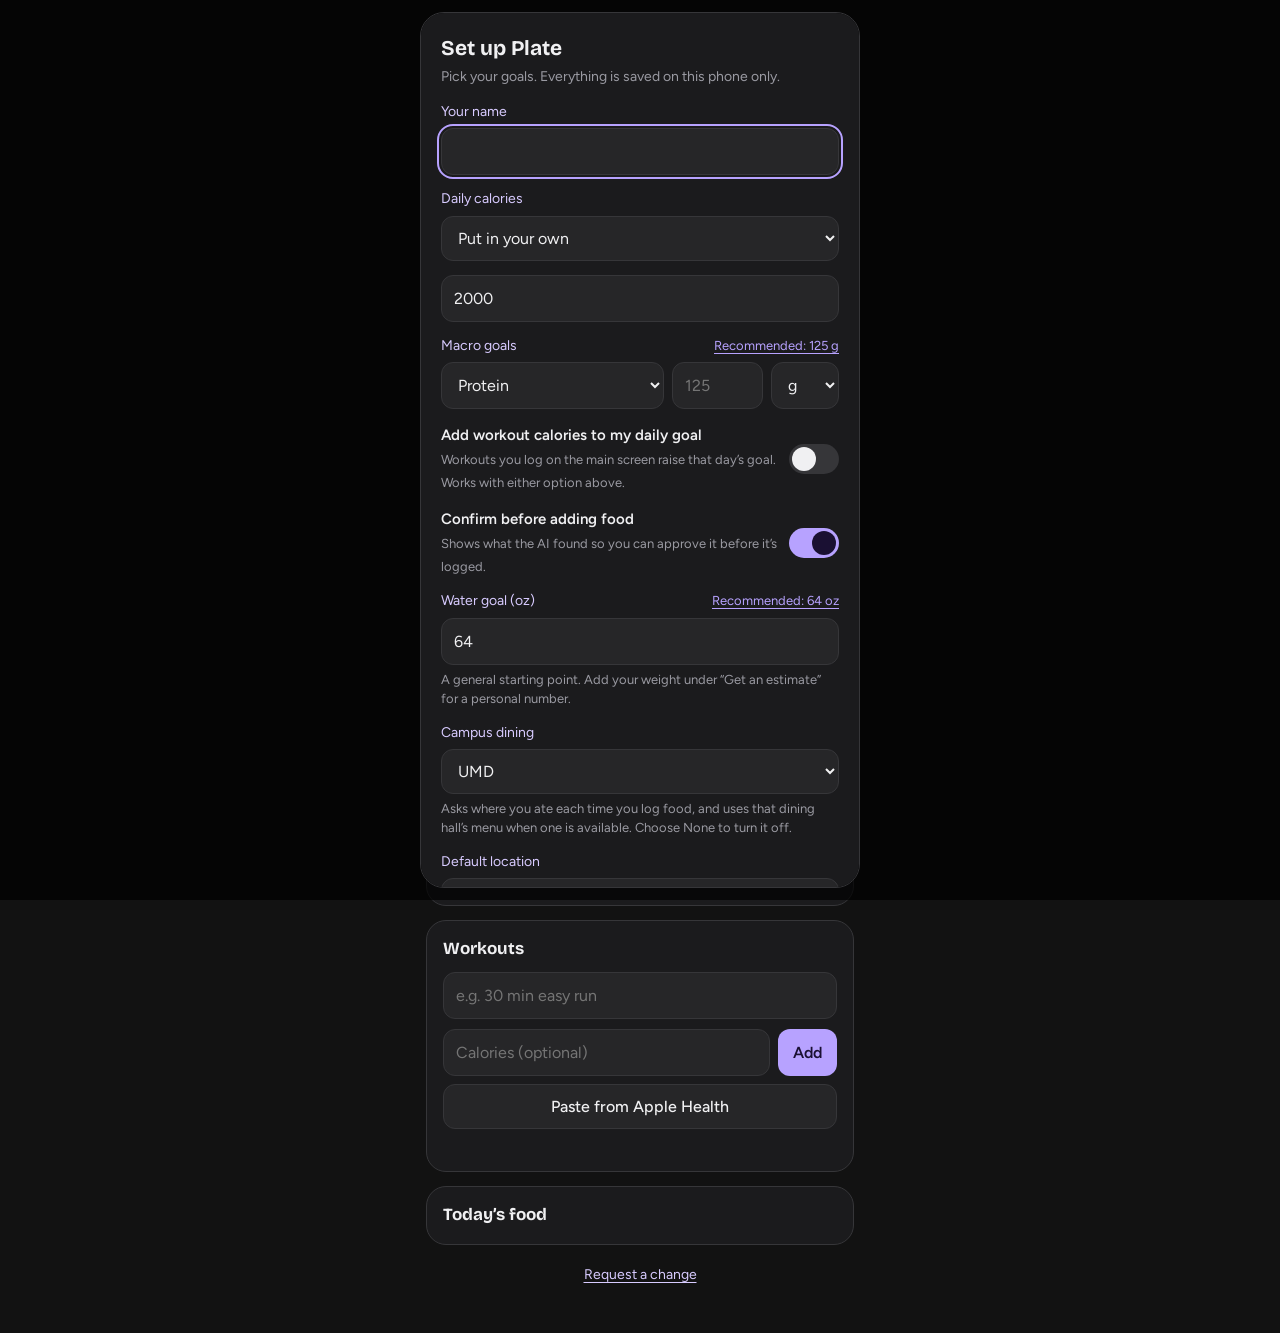
==== commit f8f93ba6: "Update index.html" ====
--- a/index.html
+++ b/index.html
@@ -112,9 +112,12 @@
   <div class="big"><div class="bignum"><span id="bigK">0</span><small>cal</small></div><div class="bigm" id="bigM"></div></div>
 
   <div id="edSimple">
-    <div class="field"><label for="edPortion" id="edPortionLbl">Portion</label>
+    <div class="field"><label for="edPortion">Portion</label>
       <div class="chips"><button type="button" class="btn" data-p="0.5">½×</button><button type="button" class="btn" data-p="1">1×</button><button type="button" class="btn" data-p="1.5">1.5×</button><button type="button" class="btn" data-p="2">2×</button></div>
-      <input type="number" id="edPortion" inputmode="decimal" min="0.1" max="20" step="0.25" style="margin-top:8px"></div>
+      <div class="lrow" style="margin-top:8px">
+        <input type="number" id="edPortion" inputmode="decimal" min="0" step="any" style="flex:3 1 0;min-width:0">
+        <select id="edUnit" aria-label="Unit" style="flex:1 1 0;min-width:0;padding-left:8px;padding-right:4px"></select>
+    </div></div>
     <div class="three field">
       <div><label for="edKcal">Calories</label><input type="number" id="edKcal" inputmode="decimal" min="0"></div>
       <div><label for="edP">Protein g</label><input type="number" id="edP" inputmode="decimal" min="0"></div>
